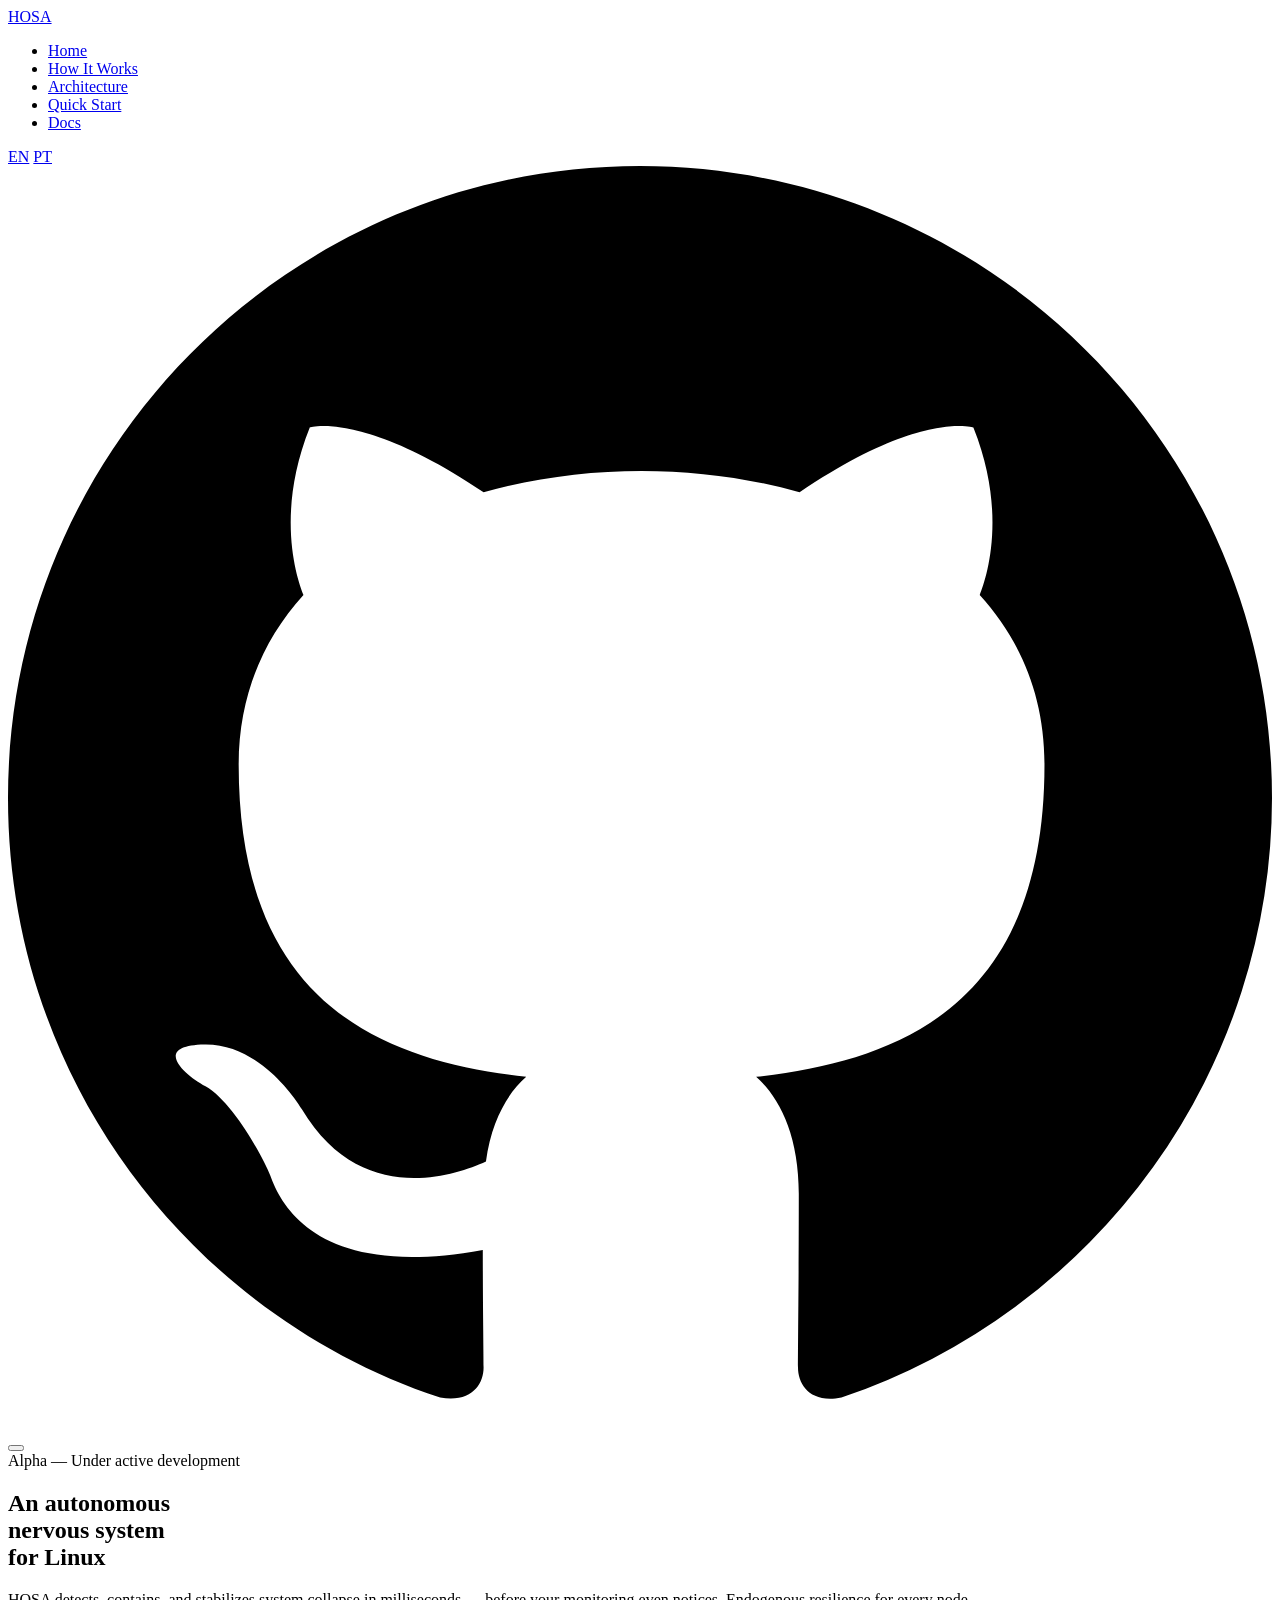
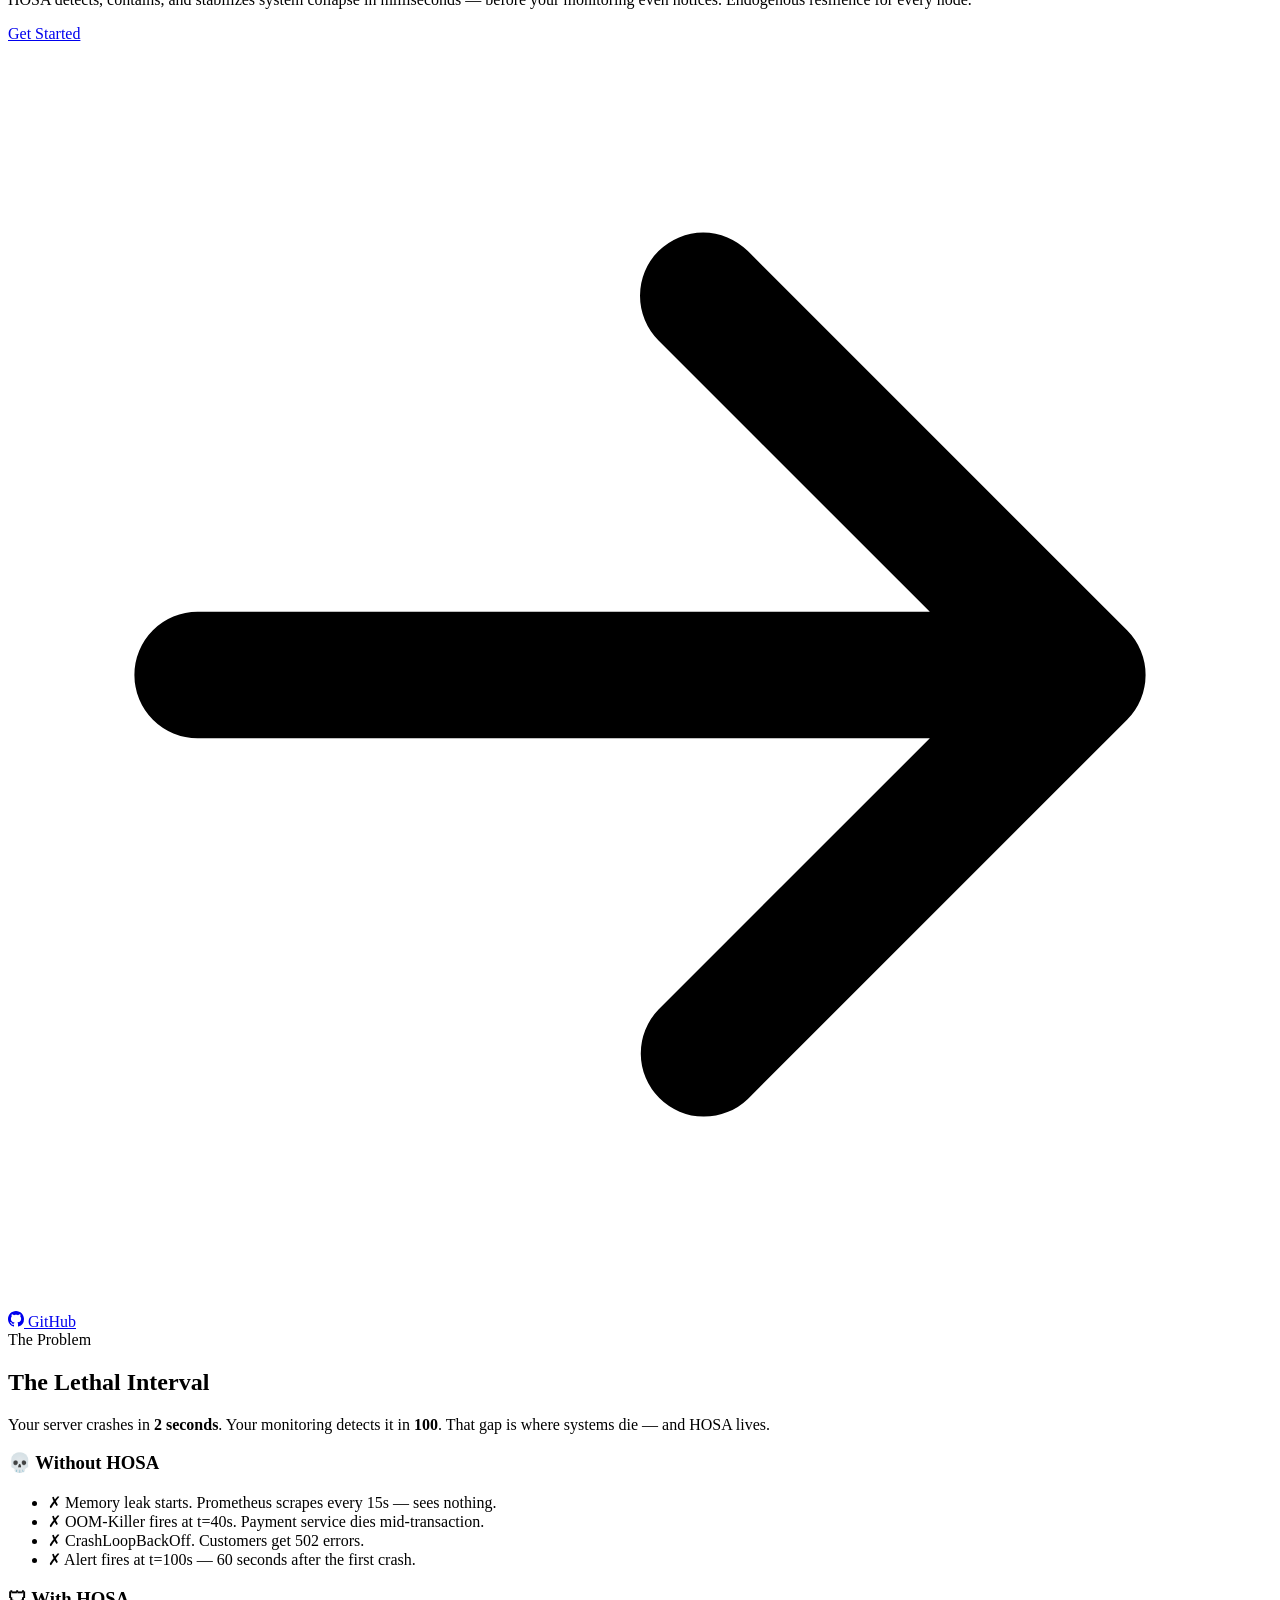
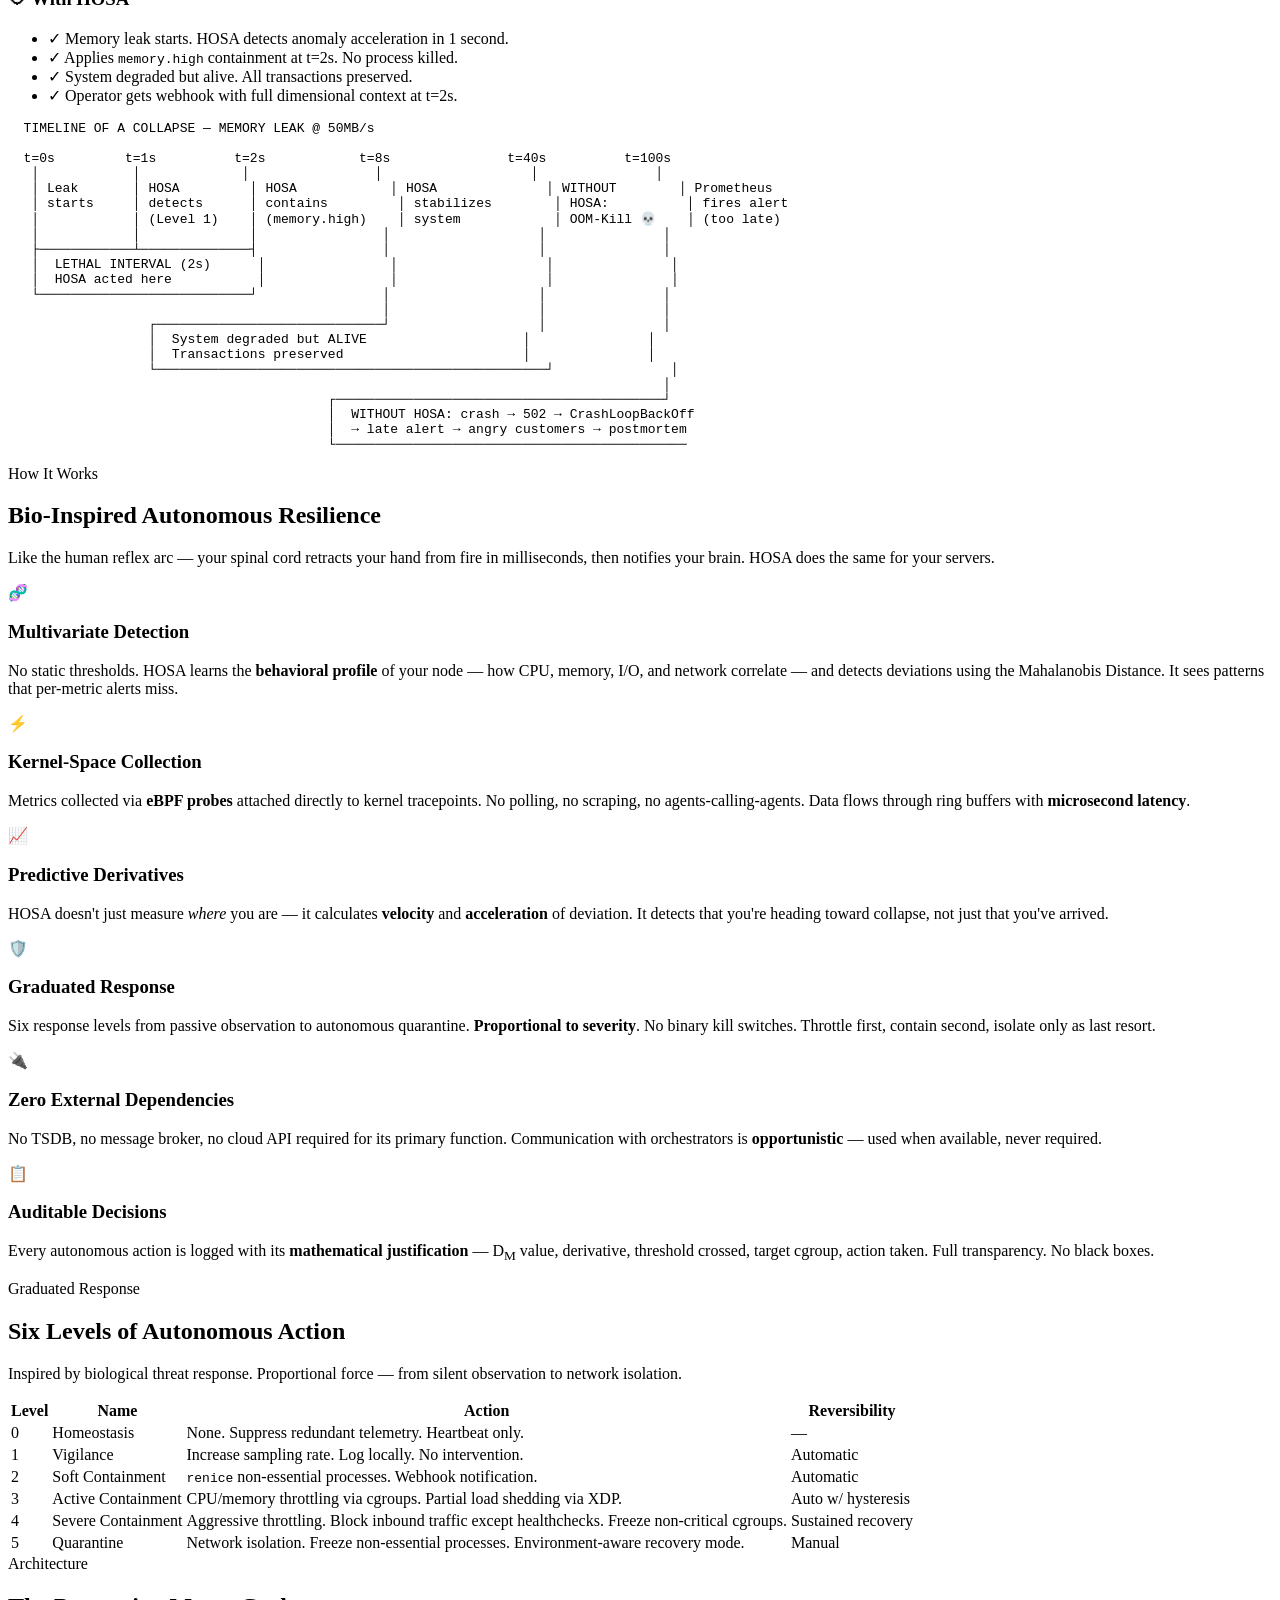
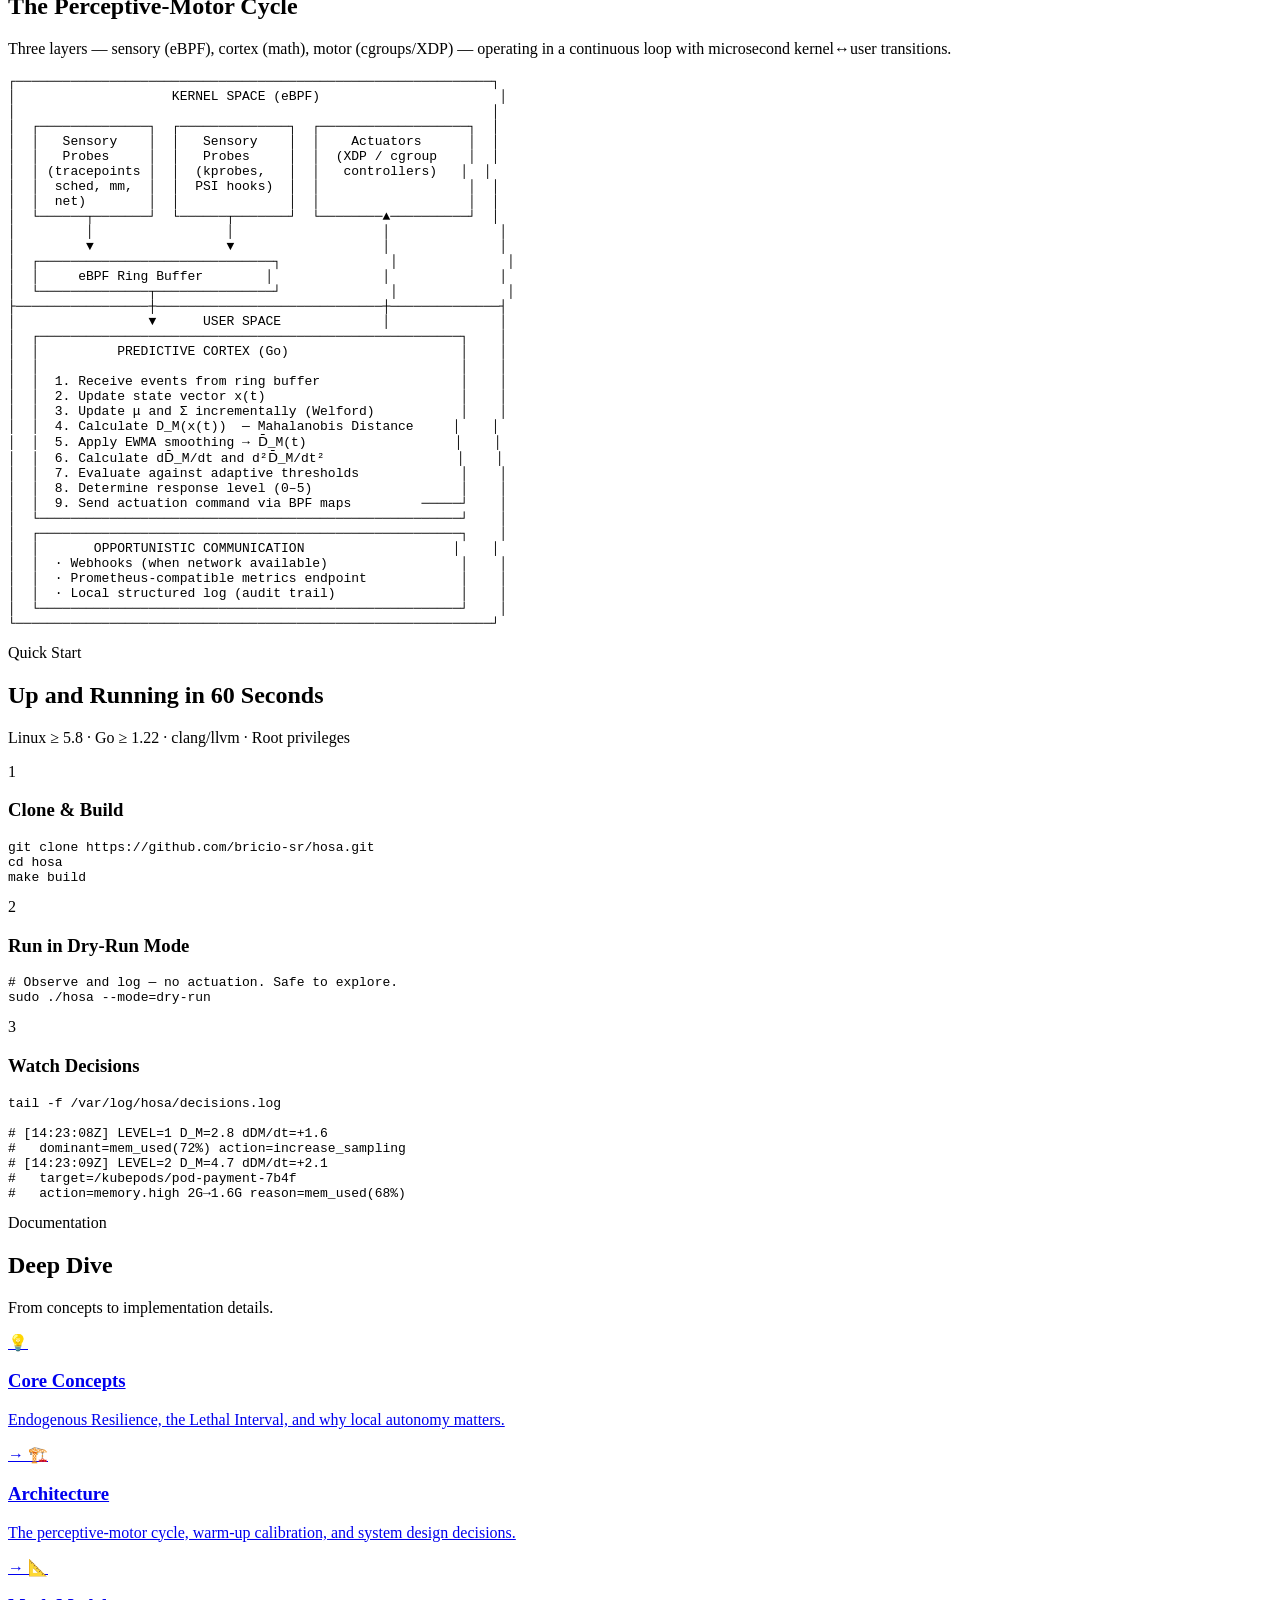
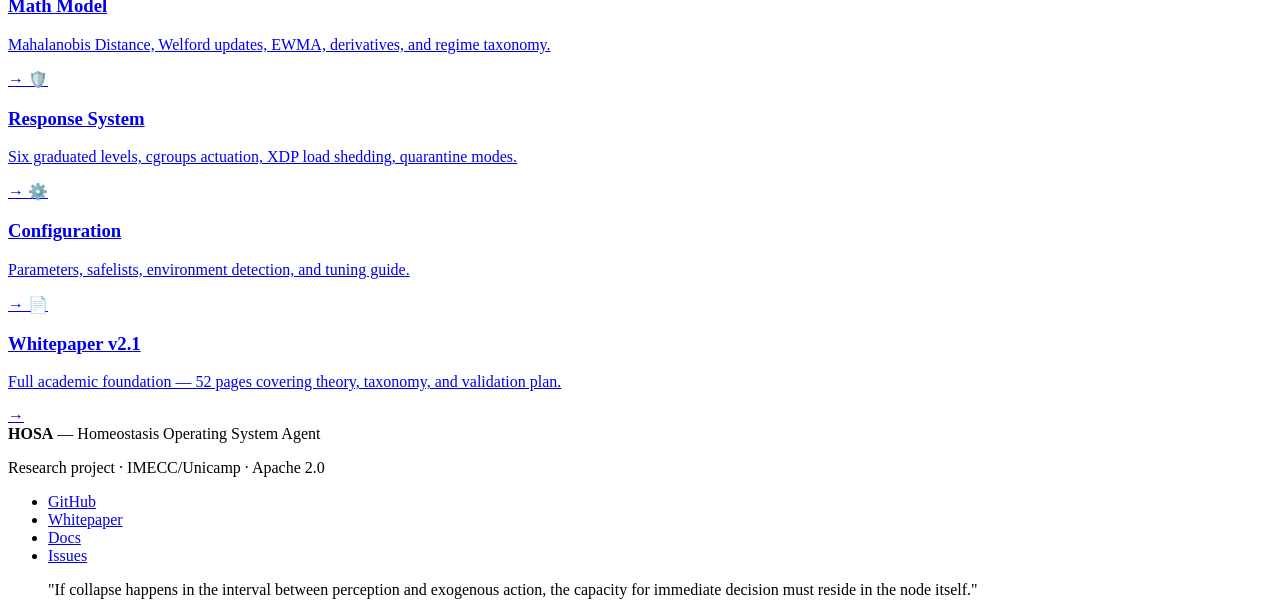
==== docs-site/index.html @ 23bd3ed9 "feat(docs-site): Implementation of Docs Site" ====
<!DOCTYPE html>
<html lang="en">
<head>
  <meta charset="UTF-8" />
  <meta name="viewport" content="width=device-width, initial-scale=1.0" />
  <title>HOSA — Homeostasis Operating System Agent</title>
  <meta name="description" content="An autonomous nervous system for Linux. Detects, contains, and stabilizes system collapse in milliseconds — before your monitoring even notices." />
  <meta name="keywords" content="HOSA, eBPF, Linux, SRE, anomaly detection, Mahalanobis, autonomous, resilience, edge computing" />

  <!-- Open Graph -->
  <meta property="og:title" content="HOSA — Homeostasis Operating System Agent" />
  <meta property="og:description" content="An autonomous nervous system for Linux. Detects and contains collapse in milliseconds." />
  <meta property="og:type" content="website" />
  <meta property="og:url" content="https://bricio-sr.github.io/hosa/" />

  <!-- Fonts -->
  <link rel="preconnect" href="https://fonts.googleapis.com" />
  <link rel="preconnect" href="https://fonts.gstatic.com" crossorigin />
  <link href="https://fonts.googleapis.com/css2?family=Inter:wght@400;500;600;700;800&family=JetBrains+Mono:wght@400;500;700&display=swap" rel="stylesheet" />

  <!-- Styles -->
  <link rel="stylesheet" href="css/style.css" />
</head>
<body>

  <!-- ======================== NAVIGATION ======================== -->
  <nav class="nav" role="navigation" aria-label="Main navigation">
    <div class="container">
      <a href="/" class="nav-brand">
        <span class="brand-dot"></span>
        HOSA
      </a>

      <ul class="nav-links" id="navLinks">
        <li class="active"><a href="/">Home</a></li>
        <li><a href="#how-it-works">How It Works</a></li>
        <li><a href="#architecture">Architecture</a></li>
        <li><a href="#quickstart">Quick Start</a></li>
        <li><a href="#docs">Docs</a></li>
      </ul>

      <div class="nav-right">
        <div class="lang-switch">
          <a href="/" class="active">EN</a>
          <a href="/pt/">PT</a>
        </div>
        <a href="https://github.com/bricio-sr/hosa" class="nav-github" aria-label="GitHub" target="_blank" rel="noopener">
          <svg viewBox="0 0 16 16" aria-hidden="true"><path d="M8 0C3.58 0 0 3.58 0 8c0 3.54 2.29 6.53 5.47 7.59.4.07.55-.17.55-.38 0-.19-.01-.82-.01-1.49-2.01.37-2.53-.49-2.69-.94-.09-.23-.48-.94-.82-1.13-.28-.15-.68-.52-.01-.53.63-.01 1.08.58 1.23.82.72 1.21 1.87.87 2.33.66.07-.52.28-.87.51-1.07-1.78-.2-3.64-.89-3.64-3.95 0-.87.31-1.59.82-2.15-.08-.2-.36-1.02.08-2.12 0 0 .67-.21 2.2.82.64-.18 1.32-.27 2-.27.68 0 1.36.09 2 .27 1.53-1.04 2.2-.82 2.2-.82.44 1.1.16 1.92.08 2.12.51.56.82 1.27.82 2.15 0 3.07-1.87 3.75-3.65 3.95.29.25.54.73.54 1.48 0 1.07-.01 1.93-.01 2.2 0 .21.15.46.55.38A8.013 8.013 0 0016 8c0-4.42-3.58-8-8-8z"/></svg>
        </a>
        <button class="nav-toggle" id="navToggle" aria-label="Toggle menu" aria-expanded="false">
          <span></span>
          <span></span>
          <span></span>
        </button>
      </div>
    </div>
  </nav>


  <!-- ======================== HERO ======================== -->
  <section class="hero">
    <div class="container">
      <div class="hero-badge">
        <span class="badge-dot"></span>
        Alpha — Under active development
      </div>

      <h1>
        An autonomous<br />
        <span class="accent-word">nervous system</span><br />
        for Linux
      </h1>

      <p class="hero-subtitle">
        HOSA detects, contains, and stabilizes system collapse in milliseconds
        — before your monitoring even notices.
        Endogenous resilience for every node.
      </p>

      <div class="hero-ctas">
        <a href="#quickstart" class="btn btn-primary">
          Get Started
          <svg viewBox="0 0 20 20"><path d="M10.293 3.293a1 1 0 011.414 0l6 6a1 1 0 010 1.414l-6 6a1 1 0 01-1.414-1.414L14.586 11H3a1 1 0 110-2h11.586l-4.293-4.293a1 1 0 010-1.414z"/></svg>
        </a>
        <a href="https://github.com/bricio-sr/hosa" class="btn btn-secondary" target="_blank" rel="noopener">
          <svg viewBox="0 0 16 16" style="width:16px;height:16px"><path fill="currentColor" d="M8 0C3.58 0 0 3.58 0 8c0 3.54 2.29 6.53 5.47 7.59.4.07.55-.17.55-.38 0-.19-.01-.82-.01-1.49-2.01.37-2.53-.49-2.69-.94-.09-.23-.48-.94-.82-1.13-.28-.15-.68-.52-.01-.53.63-.01 1.08.58 1.23.82.72 1.21 1.87.87 2.33.66.07-.52.28-.87.51-1.07-1.78-.2-3.64-.89-3.64-3.95 0-.87.31-1.59.82-2.15-.08-.2-.36-1.02.08-2.12 0 0 .67-.21 2.2.82.64-.18 1.32-.27 2-.27.68 0 1.36.09 2 .27 1.53-1.04 2.2-.82 2.2-.82.44 1.1.16 1.92.08 2.12.51.56.82 1.27.82 2.15 0 3.07-1.87 3.75-3.65 3.95.29.25.54.73.54 1.48 0 1.07-.01 1.93-.01 2.2 0 .21.15.46.55.38A8.013 8.013 0 0016 8c0-4.42-3.58-8-8-8z"/></svg>
          GitHub
        </a>
      </div>
    </div>
  </section>


  <!-- ======================== THE PROBLEM ======================== -->
  <section class="section section-alt" id="problem">
    <div class="container">
      <div class="section-header">
        <span class="section-label">The Problem</span>
        <h2 class="section-title">The Lethal Interval</h2>
        <p class="section-desc">
          Your server crashes in <strong>2 seconds</strong>.
          Your monitoring detects it in <strong>100</strong>.
          That gap is where systems die — and HOSA lives.
        </p>
      </div>

      <div class="comparison-grid">
        <div class="comparison-card without">
          <h3>
            <span class="icon">💀</span>
            Without HOSA
          </h3>
          <ul>
            <li>
              <span class="icon">✗</span>
              Memory leak starts. Prometheus scrapes every 15s — sees nothing.
            </li>
            <li>
              <span class="icon">✗</span>
              OOM-Killer fires at t=40s. Payment service dies mid-transaction.
            </li>
            <li>
              <span class="icon">✗</span>
              CrashLoopBackOff. Customers get 502 errors.
            </li>
            <li>
              <span class="icon">✗</span>
              Alert fires at t=100s — 60 seconds after the first crash.
            </li>
          </ul>
        </div>
        <div class="comparison-card with">
          <h3>
            <span class="icon">🛡</span>
            With HOSA
          </h3>
          <ul>
            <li>
              <span class="icon">✓</span>
              Memory leak starts. HOSA detects anomaly acceleration in 1 second.
            </li>
            <li>
              <span class="icon">✓</span>
              Applies <code>memory.high</code> containment at t=2s. No process killed.
            </li>
            <li>
              <span class="icon">✓</span>
              System degraded but alive. All transactions preserved.
            </li>
            <li>
              <span class="icon">✓</span>
              Operator gets webhook with full dimensional context at t=2s.
            </li>
          </ul>
        </div>
      </div>

      <div class="lethal-diagram">
        <pre>
<span class="hl-label">  TIMELINE OF A COLLAPSE — MEMORY LEAK @ 50MB/s</span>

  t=0s         t=1s          t=2s            t=8s               t=40s          t=100s
   │            │             │                │                   │               │
   │ Leak       │ <span class="hl-hosa">HOSA</span>         │ <span class="hl-hosa">HOSA</span>            │ <span class="hl-hosa">HOSA</span>              │ <span class="hl-dead">WITHOUT</span>        │ <span class="hl-prom">Prometheus</span>
   │ starts     │ <span class="hl-hosa">detects</span>      │ <span class="hl-hosa">contains</span>         │ <span class="hl-hosa">stabilizes</span>        │ <span class="hl-dead">HOSA:</span>          │ <span class="hl-prom">fires alert</span>
   │            │ <span class="hl-hosa">(Level 1)</span>    │ <span class="hl-hosa">(memory.high)</span>    │ <span class="hl-hosa">system</span>            │ <span class="hl-dead">OOM-Kill 💀</span>    │ <span class="hl-prom">(too late)</span>
   │            │              │                │                   │               │
   ├────────────┴──────────────┤                │                   │               │
   │  <span class="hl-hosa">LETHAL INTERVAL (2s)</span>      │                │                   │               │
   │  <span class="hl-hosa">HOSA acted here</span>           │                │                   │               │
   └───────────────────────────┘                │                   │               │
                                                │                   │               │
                  ┌─────────────────────────────┘                   │               │
                  │  <span class="hl-hosa">System degraded but ALIVE</span>                    │               │
                  │  <span class="hl-hosa">Transactions preserved</span>                       │               │
                  └──────────────────────────────────────────────────┘               │
                                                                                    │
                                         ┌──────────────────────────────────────────┘
                                         │  <span class="hl-dead">WITHOUT HOSA: crash → 502 → CrashLoopBackOff</span>
                                         │  <span class="hl-dead">→ late alert → angry customers → postmortem</span>
                                         └─────────────────────────────────────────────</pre>
      </div>
    </div>
  </section>


  <!-- ======================== HOW IT WORKS ======================== -->
  <section class="section" id="how-it-works">
    <div class="container">
      <div class="section-header">
        <span class="section-label">How It Works</span>
        <h2 class="section-title">Bio-Inspired Autonomous Resilience</h2>
        <p class="section-desc">
          Like the human reflex arc — your spinal cord retracts your hand from fire
          in milliseconds, then notifies your brain. HOSA does the same for your servers.
        </p>
      </div>

      <div class="features-grid">
        <div class="feature-card">
          <span class="feature-icon">🧬</span>
          <h3>Multivariate Detection</h3>
          <p>
            No static thresholds. HOSA learns the <strong>behavioral profile</strong> of your node
            — how CPU, memory, I/O, and network correlate — and detects deviations using the
            Mahalanobis Distance. It sees patterns that per-metric alerts miss.
          </p>
        </div>

        <div class="feature-card">
          <span class="feature-icon">⚡</span>
          <h3>Kernel-Space Collection</h3>
          <p>
            Metrics collected via <strong>eBPF probes</strong> attached directly to kernel tracepoints.
            No polling, no scraping, no agents-calling-agents.
            Data flows through ring buffers with <strong>microsecond latency</strong>.
          </p>
        </div>

        <div class="feature-card">
          <span class="feature-icon">📈</span>
          <h3>Predictive Derivatives</h3>
          <p>
            HOSA doesn't just measure <em>where</em> you are — it calculates
            <strong>velocity</strong> and <strong>acceleration</strong> of deviation.
            It detects that you're heading toward collapse, not just that you've arrived.
          </p>
        </div>

        <div class="feature-card">
          <span class="feature-icon">🛡️</span>
          <h3>Graduated Response</h3>
          <p>
            Six response levels from passive observation to autonomous quarantine.
            <strong>Proportional to severity</strong>. No binary kill switches.
            Throttle first, contain second, isolate only as last resort.
          </p>
        </div>

        <div class="feature-card">
          <span class="feature-icon">🔌</span>
          <h3>Zero External Dependencies</h3>
          <p>
            No TSDB, no message broker, no cloud API required for its primary function.
            Communication with orchestrators is <strong>opportunistic</strong>
            — used when available, never required.
          </p>
        </div>

        <div class="feature-card">
          <span class="feature-icon">📋</span>
          <h3>Auditable Decisions</h3>
          <p>
            Every autonomous action is logged with its <strong>mathematical justification</strong>
            — D<sub>M</sub> value, derivative, threshold crossed, target cgroup, action taken.
            Full transparency. No black boxes.
          </p>
        </div>
      </div>
    </div>
  </section>


  <!-- ======================== RESPONSE LEVELS ======================== -->
  <section class="section section-alt" id="response-levels">
    <div class="container">
      <div class="section-header">
        <span class="section-label">Graduated Response</span>
        <h2 class="section-title">Six Levels of Autonomous Action</h2>
        <p class="section-desc">
          Inspired by biological threat response.
          Proportional force — from silent observation to network isolation.
        </p>
      </div>

      <div class="levels-table-wrap">
        <table class="levels-table">
          <thead>
            <tr>
              <th>Level</th>
              <th>Name</th>
              <th>Action</th>
              <th>Reversibility</th>
            </tr>
          </thead>
          <tbody>
            <tr>
              <td><span class="level-badge level-0"><span class="dot"></span>0</span></td>
              <td>Homeostasis</td>
              <td>None. Suppress redundant telemetry. Heartbeat only.</td>
              <td>—</td>
            </tr>
            <tr>
              <td><span class="level-badge level-1"><span class="dot"></span>1</span></td>
              <td>Vigilance</td>
              <td>Increase sampling rate. Log locally. No intervention.</td>
              <td>Automatic</td>
            </tr>
            <tr>
              <td><span class="level-badge level-2"><span class="dot"></span>2</span></td>
              <td>Soft Containment</td>
              <td><code>renice</code> non-essential processes. Webhook notification.</td>
              <td>Automatic</td>
            </tr>
            <tr>
              <td><span class="level-badge level-3"><span class="dot"></span>3</span></td>
              <td>Active Containment</td>
              <td>CPU/memory throttling via cgroups. Partial load shedding via XDP.</td>
              <td>Auto w/ hysteresis</td>
            </tr>
            <tr>
              <td><span class="level-badge level-4"><span class="dot"></span>4</span></td>
              <td>Severe Containment</td>
              <td>Aggressive throttling. Block inbound traffic except healthchecks. Freeze non-critical cgroups.</td>
              <td>Sustained recovery</td>
            </tr>
            <tr>
              <td><span class="level-badge level-5"><span class="dot"></span>5</span></td>
              <td>Quarantine</td>
              <td>Network isolation. Freeze non-essential processes. Environment-aware recovery mode.</td>
              <td>Manual</td>
            </tr>
          </tbody>
        </table>
      </div>
    </div>
  </section>


  <!-- ======================== ARCHITECTURE ======================== -->
  <section class="section" id="architecture">
    <div class="container">
      <div class="section-header">
        <span class="section-label">Architecture</span>
        <h2 class="section-title">The Perceptive-Motor Cycle</h2>
        <p class="section-desc">
          Three layers — sensory (eBPF), cortex (math), motor (cgroups/XDP)
          — operating in a continuous loop with microsecond kernel↔user transitions.
        </p>
      </div>

      <div class="arch-diagram">
        <pre>
<span class="hl-label">┌─────────────────────────────────────────────────────────────┐</span>
<span class="hl-label">│                    KERNEL SPACE (eBPF)                       │</span>
│                                                             │
│  ┌──────────────┐  ┌──────────────┐  ┌───────────────────┐  │
│  │   <span class="hl-hosa">Sensory</span>    │  │   <span class="hl-hosa">Sensory</span>    │  │    <span class="hl-prom">Actuators</span>      │  │
│  │   <span class="hl-hosa">Probes</span>     │  │   <span class="hl-hosa">Probes</span>     │  │  <span class="hl-prom">(XDP / cgroup</span>    │  │
│  │ (tracepoints │  │  (kprobes,   │  │   <span class="hl-prom">controllers)</span>   │  │
│  │  sched, mm,  │  │  PSI hooks)  │  │                   │  │
│  │  net)        │  │              │  │                   │  │
│  └──────┬───────┘  └──────┬───────┘  └────────▲──────────┘  │
│         │                 │                   │              │
│         ▼                 ▼                   │              │
│  ┌──────────────────────────────┐              │              │
│  │     eBPF Ring Buffer        │              │              │
│  └──────────────┬───────────────┘              │              │
├─────────────────┼─────────────────────────────┼──────────────┤
│                 ▼      <span class="hl-label">USER SPACE</span>             │              │
│  ┌──────────────────────────────────────────────────────┐    │
│  │          <span class="hl-hosa">PREDICTIVE CORTEX (Go)</span>                      │    │
│  │                                                      │    │
│  │  1. Receive events from ring buffer                  │    │
│  │  2. Update state vector x(t)                         │    │
│  │  3. Update μ and Σ incrementally (Welford)           │    │
│  │  4. Calculate D_M(x(t))  — Mahalanobis Distance     │    │
│  │  5. Apply EWMA smoothing → D̄_M(t)                   │    │
│  │  6. Calculate dD̄_M/dt and d²D̄_M/dt²                 │    │
│  │  7. Evaluate against adaptive thresholds             │    │
│  │  8. Determine response level (0–5)                   │    │
│  │  9. Send actuation command via BPF maps         ─────┘    │
│  └──────────────────────────────────────────────────────┘    │
│  ┌──────────────────────────────────────────────────────┐    │
│  │       <span class="hl-label">OPPORTUNISTIC COMMUNICATION</span>                   │    │
│  │  · Webhooks (when network available)                 │    │
│  │  · Prometheus-compatible metrics endpoint            │    │
│  │  · Local structured log (audit trail)                │    │
│  └──────────────────────────────────────────────────────┘    │
└─────────────────────────────────────────────────────────────┘</pre>
      </div>
    </div>
  </section>


  <!-- ======================== QUICK START ======================== -->
  <section class="section section-alt" id="quickstart">
    <div class="container">
      <div class="section-header">
        <span class="section-label">Quick Start</span>
        <h2 class="section-title">Up and Running in 60 Seconds</h2>
        <p class="section-desc">
          Linux ≥ 5.8 · Go ≥ 1.22 · clang/llvm · Root privileges
        </p>
      </div>

      <div class="quickstart-steps">
        <div class="quickstart-step">
          <div class="step-header">
            <span class="step-number">1</span>
            <h3>Clone & Build</h3>
          </div>
          <div class="code-block">
            <pre><span class="command">git clone</span> https://github.com/bricio-sr/hosa.git
<span class="command">cd</span> hosa
<span class="command">make</span> build</pre>
          </div>
        </div>

        <div class="quickstart-step">
          <div class="step-header">
            <span class="step-number">2</span>
            <h3>Run in Dry-Run Mode</h3>
          </div>
          <div class="code-block">
            <pre><span class="comment"># Observe and log — no actuation. Safe to explore.</span>
<span class="command">sudo</span> ./hosa --mode=dry-run</pre>
          </div>
        </div>

        <div class="quickstart-step">
          <div class="step-header">
            <span class="step-number">3</span>
            <h3>Watch Decisions</h3>
          </div>
          <div class="code-block">
            <pre><span class="command">tail</span> -f /var/log/hosa/decisions.log

<span class="comment"># [14:23:08Z] LEVEL=1 D_M=2.8 dDM/dt=+1.6</span>
<span class="comment">#   dominant=mem_used(72%) action=increase_sampling</span>
<span class="comment"># [14:23:09Z] LEVEL=2 D_M=4.7 dDM/dt=+2.1</span>
<span class="comment">#   target=/kubepods/pod-payment-7b4f</span>
<span class="comment">#   action=memory.high 2G→1.6G reason=mem_used(68%)</span></pre>
          </div>
        </div>
      </div>
    </div>
  </section>


  <!-- ======================== DOCUMENTATION ======================== -->
  <section class="section" id="docs">
    <div class="container">
      <div class="section-header">
        <span class="section-label">Documentation</span>
        <h2 class="section-title">Deep Dive</h2>
        <p class="section-desc">
          From concepts to implementation details.
        </p>
      </div>

      <div class="docs-grid">
        <a href="docs/concepts.html" class="doc-card">
          <span class="doc-card-icon">💡</span>
          <div>
            <h3>Core Concepts</h3>
            <p>Endogenous Resilience, the Lethal Interval, and why local autonomy matters.</p>
          </div>
          <span class="arrow">→</span>
        </a>

        <a href="docs/architecture.html" class="doc-card">
          <span class="doc-card-icon">🏗️</span>
          <div>
            <h3>Architecture</h3>
            <p>The perceptive-motor cycle, warm-up calibration, and system design decisions.</p>
          </div>
          <span class="arrow">→</span>
        </a>

        <a href="docs/math-model.html" class="doc-card">
          <span class="doc-card-icon">📐</span>
          <div>
            <h3>Math Model</h3>
            <p>Mahalanobis Distance, Welford updates, EWMA, derivatives, and regime taxonomy.</p>
          </div>
          <span class="arrow">→</span>
        </a>

        <a href="docs/response-system.html" class="doc-card">
          <span class="doc-card-icon">🛡️</span>
          <div>
            <h3>Response System</h3>
            <p>Six graduated levels, cgroups actuation, XDP load shedding, quarantine modes.</p>
          </div>
          <span class="arrow">→</span>
        </a>

        <a href="docs/configuration.html" class="doc-card">
          <span class="doc-card-icon">⚙️</span>
          <div>
            <h3>Configuration</h3>
            <p>Parameters, safelists, environment detection, and tuning guide.</p>
          </div>
          <span class="arrow">→</span>
        </a>

        <a href="docs/whitepaper.pdf" class="doc-card">
          <span class="doc-card-icon">📄</span>
          <div>
            <h3>Whitepaper v2.1</h3>
            <p>Full academic foundation — 52 pages covering theory, taxonomy, and validation plan.</p>
          </div>
          <span class="arrow">→</span>
        </a>
      </div>
    </div>
  </section>


  <!-- ======================== FOOTER ======================== -->
  <footer class="footer">
    <div class="container">
      <div class="footer-content">
        <div class="footer-left">
          <strong>HOSA</strong> — Homeostasis Operating System Agent
          <p>Research project · IMECC/Unicamp · Apache 2.0</p>
        </div>
        <ul class="footer-links">
          <li><a href="https://github.com/bricio-sr/hosa" target="_blank" rel="noopener">GitHub</a></li>
          <li><a href="docs/whitepaper.pdf">Whitepaper</a></li>
          <li><a href="#docs">Docs</a></li>
          <li><a href="https://github.com/bricio-sr/hosa/issues" target="_blank" rel="noopener">Issues</a></li>
        </ul>
      </div>

      <div class="footer-quote">
        <blockquote>
          "If collapse happens in the interval between perception and exogenous action,
          the capacity for immediate decision must reside in the node itself."
        </blockquote>
      </div>
    </div>
  </footer>


  <!-- Minimal JS — mobile menu only -->
  <script>
    document.getElementById('navToggle').addEventListener('click', function () {
      const nav = document.getElementById('navLinks');
      const expanded = this.getAttribute('aria-expanded') === 'true';
      nav.classList.toggle('open');
      this.setAttribute('aria-expanded', !expanded);
    });
  </script>

</body>
</html>
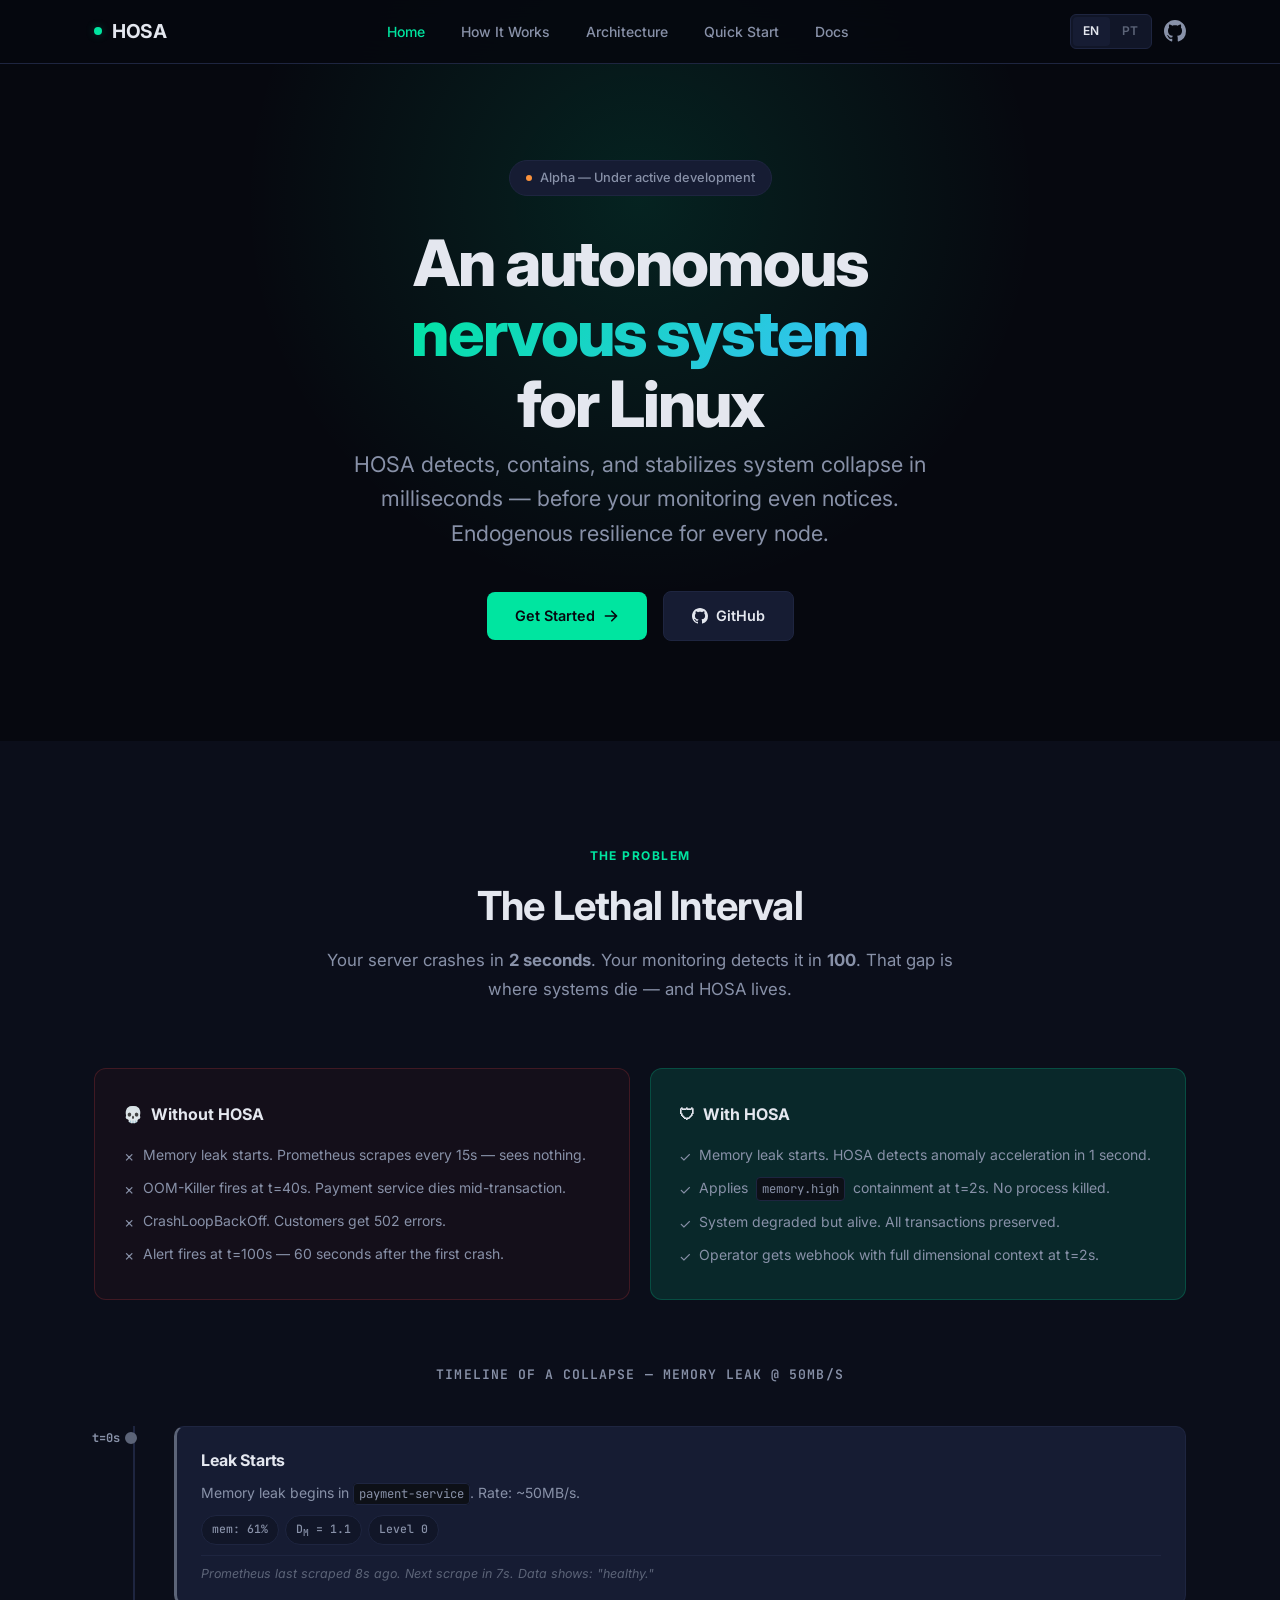
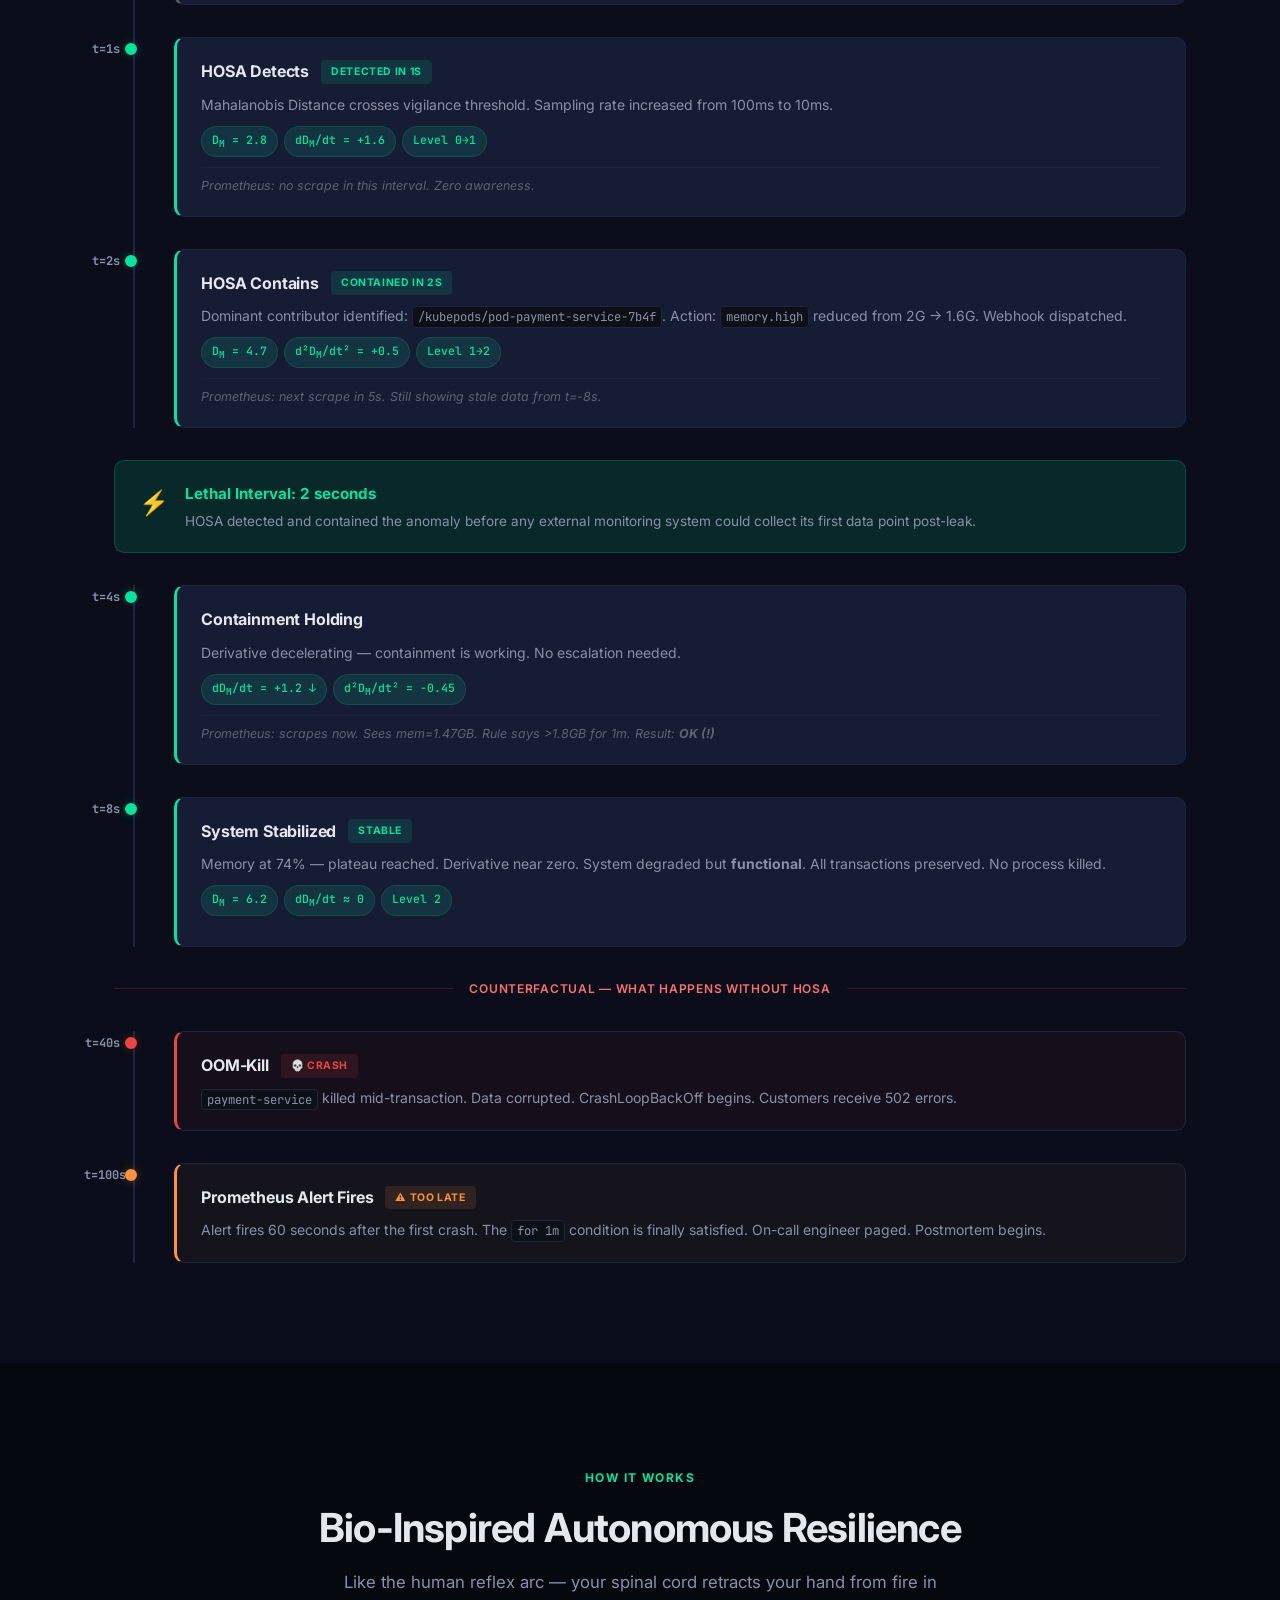
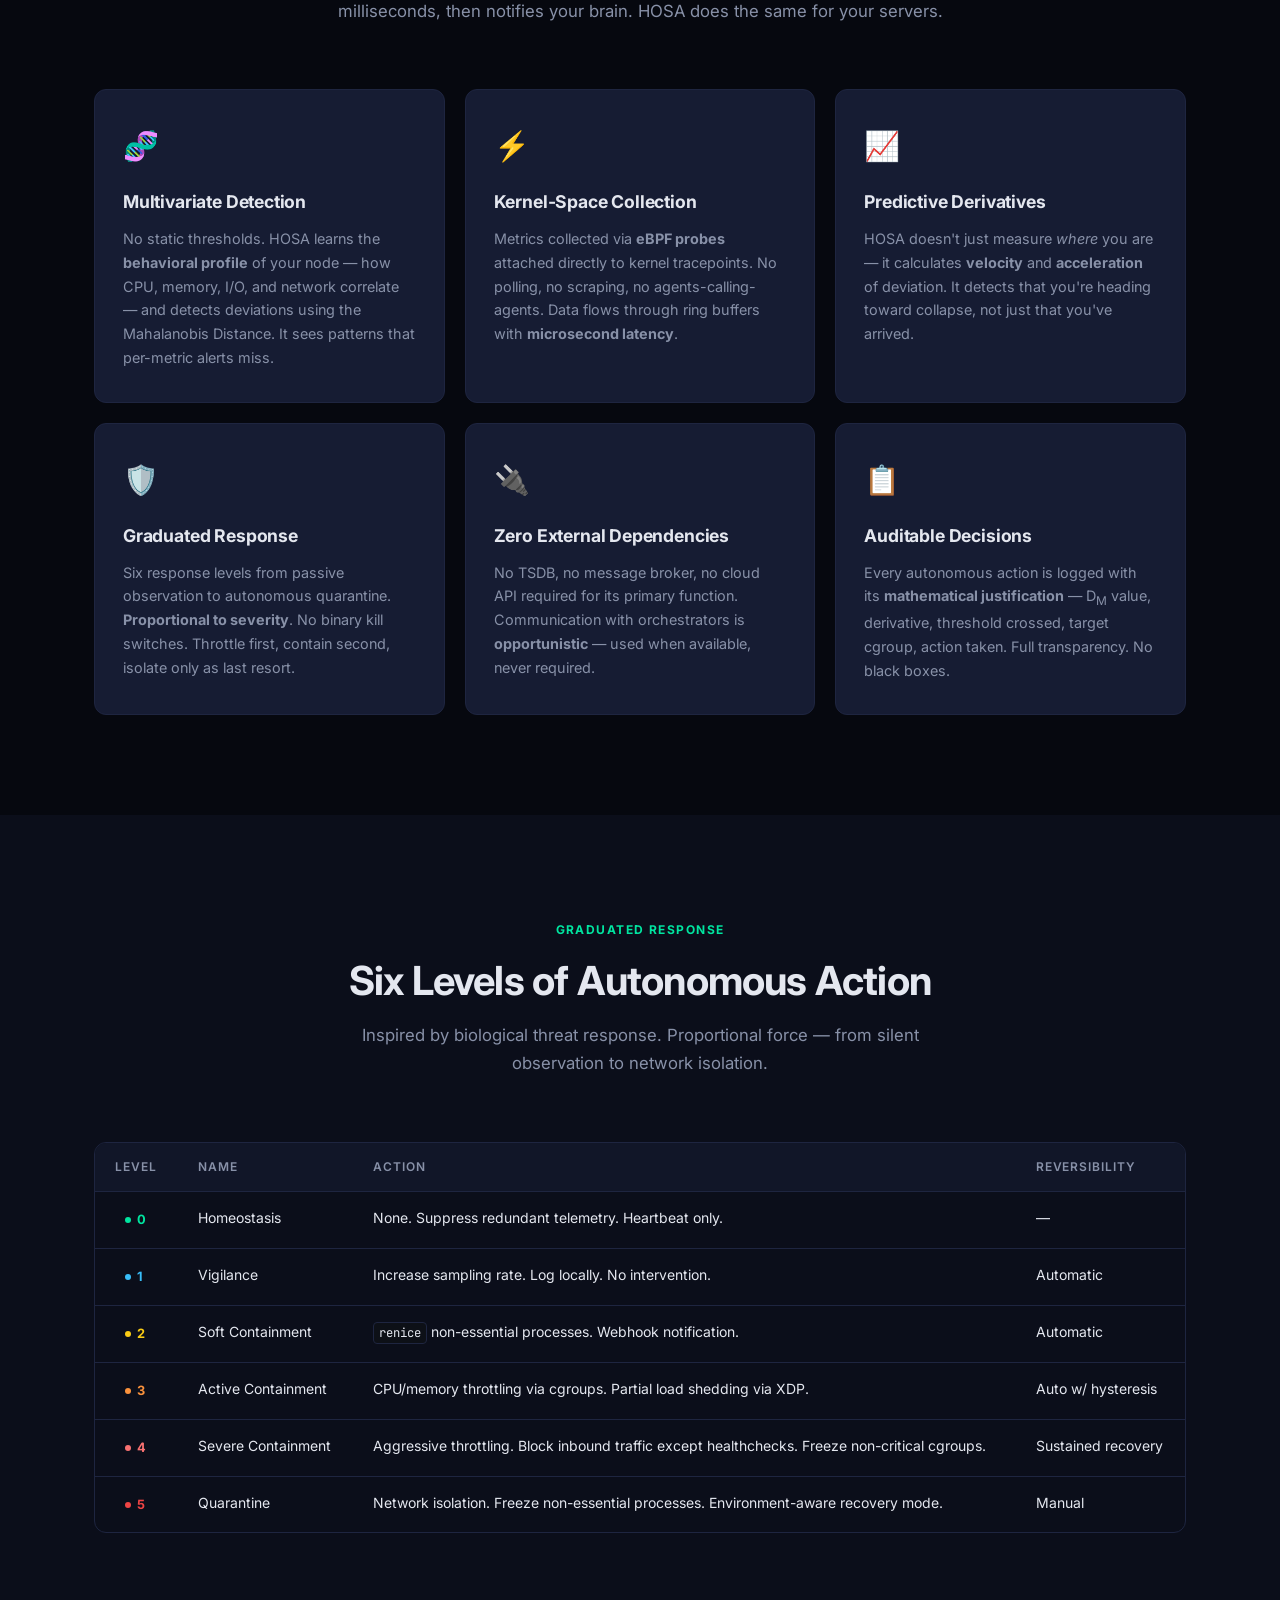
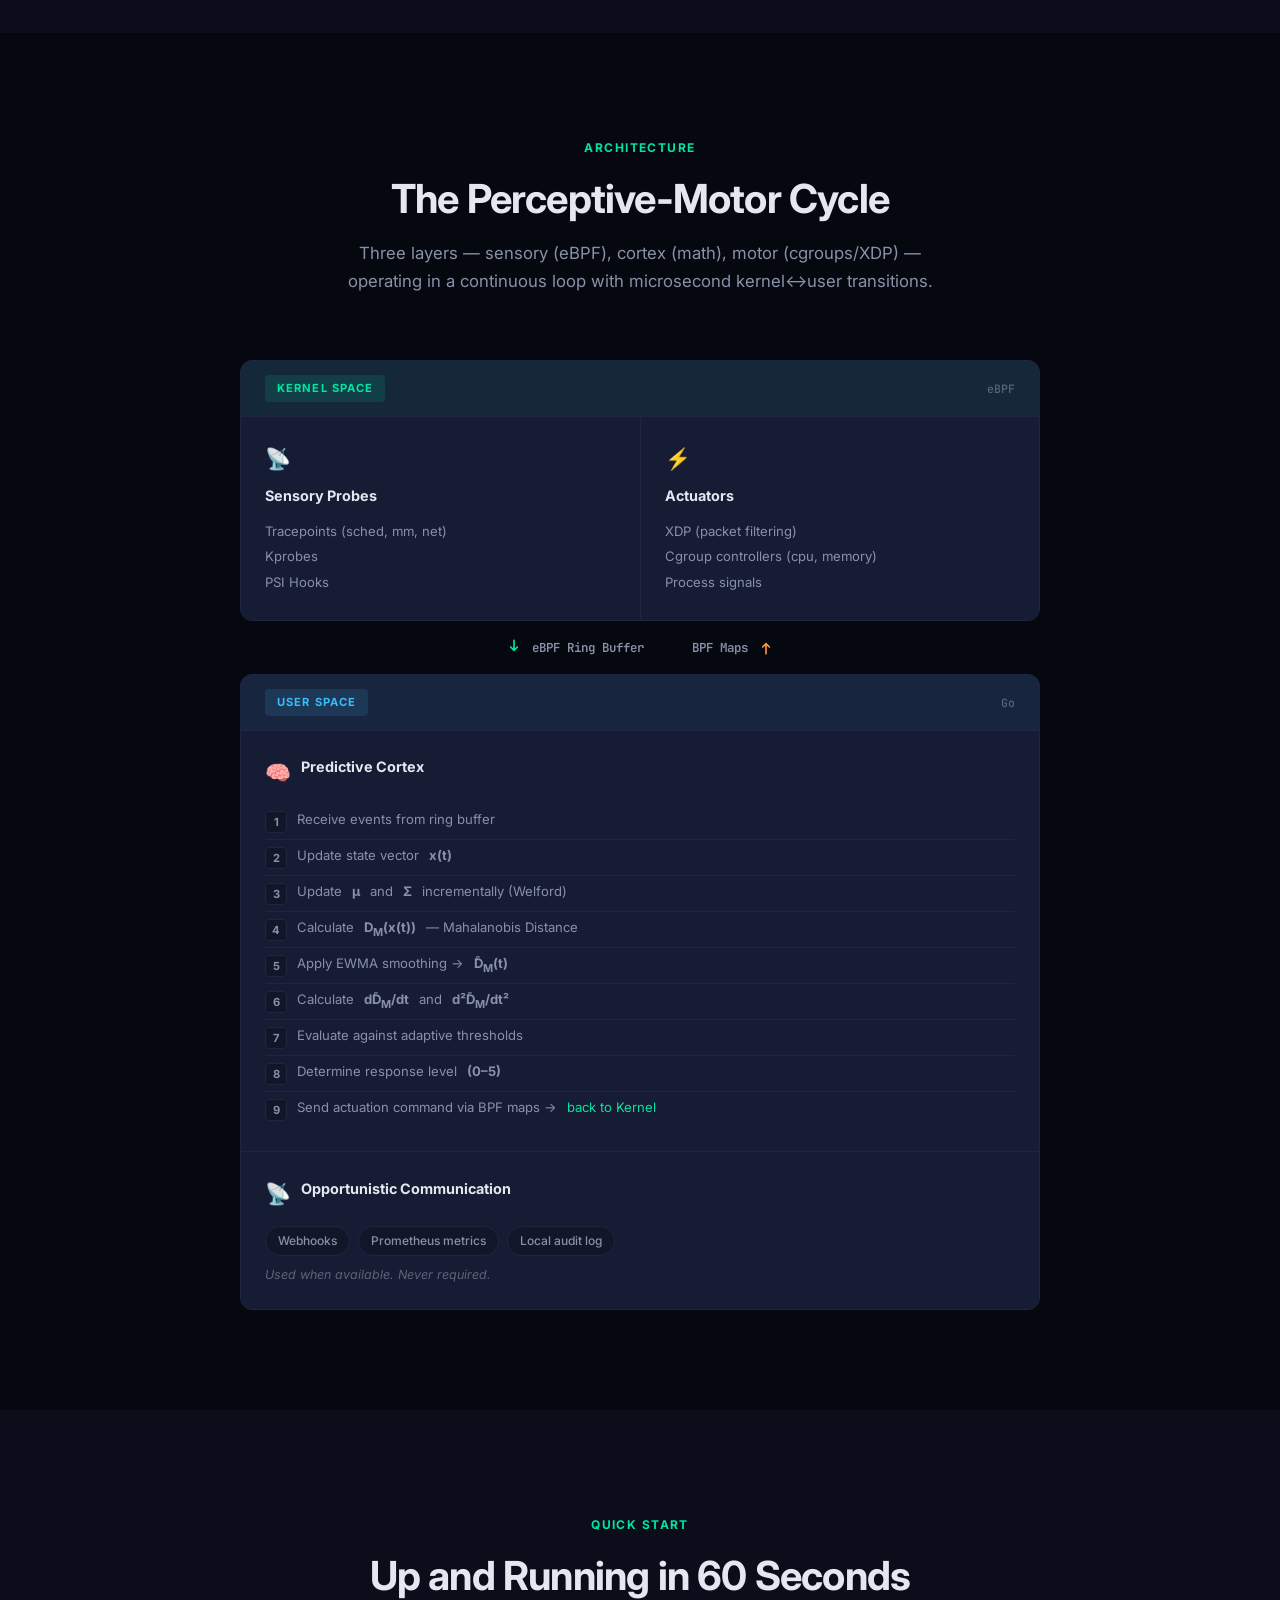
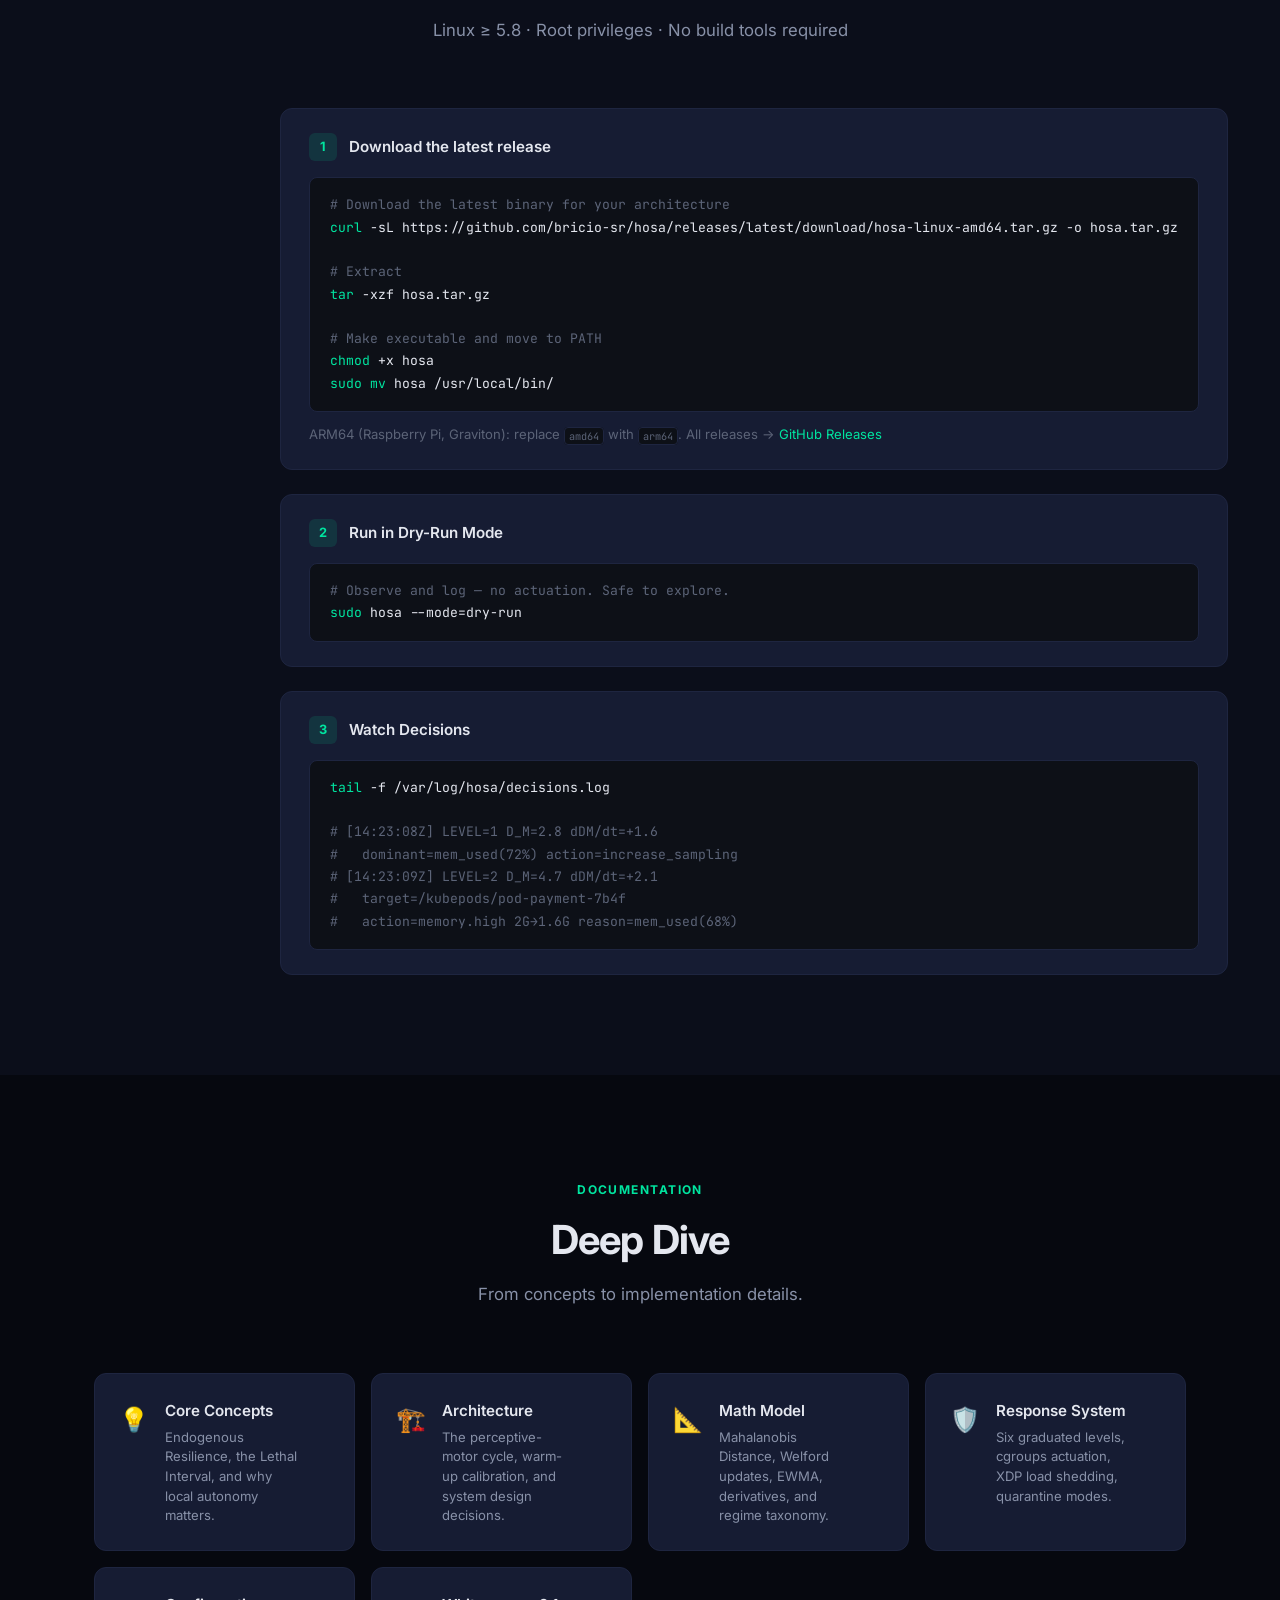
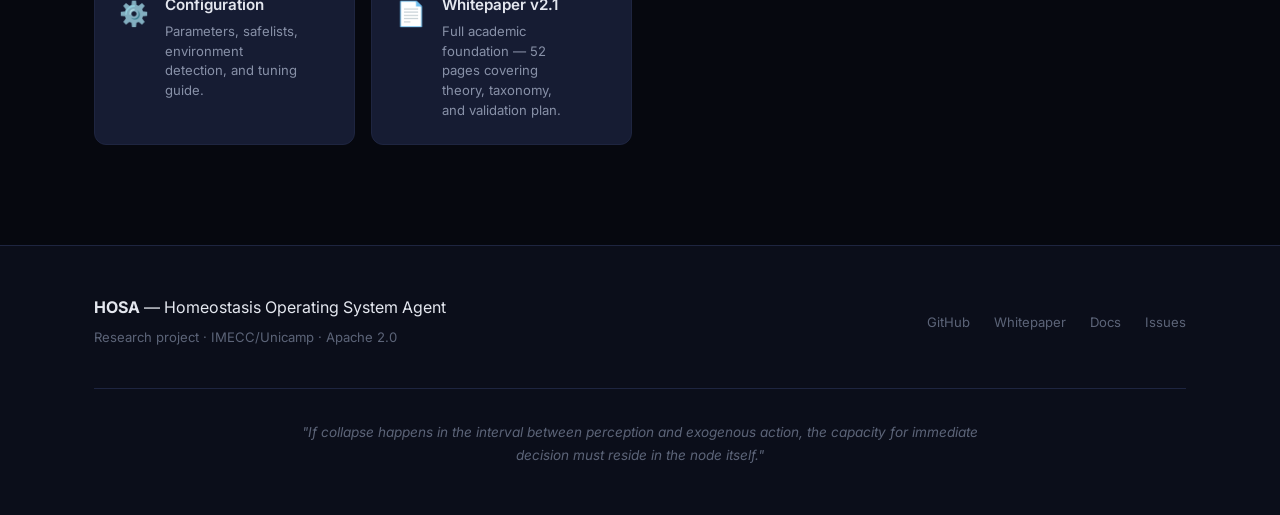
==== commit b556e270: "feat(docs-site): Remodeling workflows to cards" ====
--- a/docs-site/index.html
+++ b/docs-site/index.html
@@ -6,19 +6,13 @@
   <title>HOSA — Homeostasis Operating System Agent</title>
   <meta name="description" content="An autonomous nervous system for Linux. Detects, contains, and stabilizes system collapse in milliseconds — before your monitoring even notices." />
   <meta name="keywords" content="HOSA, eBPF, Linux, SRE, anomaly detection, Mahalanobis, autonomous, resilience, edge computing" />
-
-  <!-- Open Graph -->
   <meta property="og:title" content="HOSA — Homeostasis Operating System Agent" />
   <meta property="og:description" content="An autonomous nervous system for Linux. Detects and contains collapse in milliseconds." />
   <meta property="og:type" content="website" />
   <meta property="og:url" content="https://bricio-sr.github.io/hosa/" />
-
-  <!-- Fonts -->
   <link rel="preconnect" href="https://fonts.googleapis.com" />
   <link rel="preconnect" href="https://fonts.gstatic.com" crossorigin />
   <link href="https://fonts.googleapis.com/css2?family=Inter:wght@400;500;600;700;800&family=JetBrains+Mono:wght@400;500;700&display=swap" rel="stylesheet" />
-
-  <!-- Styles -->
   <link rel="stylesheet" href="css/style.css" />
 </head>
 <body>
@@ -30,7 +24,6 @@
         <span class="brand-dot"></span>
         HOSA
       </a>
-
       <ul class="nav-links" id="navLinks">
         <li class="active"><a href="/">Home</a></li>
         <li><a href="#how-it-works">How It Works</a></li>
@@ -38,24 +31,20 @@
         <li><a href="#quickstart">Quick Start</a></li>
         <li><a href="#docs">Docs</a></li>
       </ul>
-
       <div class="nav-right">
         <div class="lang-switch">
           <a href="/" class="active">EN</a>
-          <a href="/pt/">PT</a>
+          <a href="/pt_br/">PT</a>
         </div>
         <a href="https://github.com/bricio-sr/hosa" class="nav-github" aria-label="GitHub" target="_blank" rel="noopener">
           <svg viewBox="0 0 16 16" aria-hidden="true"><path d="M8 0C3.58 0 0 3.58 0 8c0 3.54 2.29 6.53 5.47 7.59.4.07.55-.17.55-.38 0-.19-.01-.82-.01-1.49-2.01.37-2.53-.49-2.69-.94-.09-.23-.48-.94-.82-1.13-.28-.15-.68-.52-.01-.53.63-.01 1.08.58 1.23.82.72 1.21 1.87.87 2.33.66.07-.52.28-.87.51-1.07-1.78-.2-3.64-.89-3.64-3.95 0-.87.31-1.59.82-2.15-.08-.2-.36-1.02.08-2.12 0 0 .67-.21 2.2.82.64-.18 1.32-.27 2-.27.68 0 1.36.09 2 .27 1.53-1.04 2.2-.82 2.2-.82.44 1.1.16 1.92.08 2.12.51.56.82 1.27.82 2.15 0 3.07-1.87 3.75-3.65 3.95.29.25.54.73.54 1.48 0 1.07-.01 1.93-.01 2.2 0 .21.15.46.55.38A8.013 8.013 0 0016 8c0-4.42-3.58-8-8-8z"/></svg>
         </a>
         <button class="nav-toggle" id="navToggle" aria-label="Toggle menu" aria-expanded="false">
-          <span></span>
-          <span></span>
-          <span></span>
+          <span></span><span></span><span></span>
         </button>
       </div>
     </div>
   </nav>
-
 
   <!-- ======================== HERO ======================== -->
   <section class="hero">
@@ -64,19 +53,16 @@
         <span class="badge-dot"></span>
         Alpha — Under active development
       </div>
-
       <h1>
         An autonomous<br />
         <span class="accent-word">nervous system</span><br />
         for Linux
       </h1>
-
       <p class="hero-subtitle">
         HOSA detects, contains, and stabilizes system collapse in milliseconds
         — before your monitoring even notices.
         Endogenous resilience for every node.
       </p>
-
       <div class="hero-ctas">
         <a href="#quickstart" class="btn btn-primary">
           Get Started
@@ -89,7 +75,6 @@
       </div>
     </div>
   </section>
-
 
   <!-- ======================== THE PROBLEM ======================== -->
   <section class="section section-alt" id="problem">
@@ -104,85 +89,172 @@
         </p>
       </div>
 
+      <!-- Comparison Cards -->
       <div class="comparison-grid">
         <div class="comparison-card without">
-          <h3>
-            <span class="icon">💀</span>
-            Without HOSA
-          </h3>
+          <h3><span class="icon">💀</span> Without HOSA</h3>
           <ul>
-            <li>
-              <span class="icon">✗</span>
-              Memory leak starts. Prometheus scrapes every 15s — sees nothing.
-            </li>
-            <li>
-              <span class="icon">✗</span>
-              OOM-Killer fires at t=40s. Payment service dies mid-transaction.
-            </li>
-            <li>
-              <span class="icon">✗</span>
-              CrashLoopBackOff. Customers get 502 errors.
-            </li>
-            <li>
-              <span class="icon">✗</span>
-              Alert fires at t=100s — 60 seconds after the first crash.
-            </li>
+            <li><span class="icon">✗</span> Memory leak starts. Prometheus scrapes every 15s — sees nothing.</li>
+            <li><span class="icon">✗</span> OOM-Killer fires at t=40s. Payment service dies mid-transaction.</li>
+            <li><span class="icon">✗</span> CrashLoopBackOff. Customers get 502 errors.</li>
+            <li><span class="icon">✗</span> Alert fires at t=100s — 60 seconds after the first crash.</li>
           </ul>
         </div>
         <div class="comparison-card with">
-          <h3>
-            <span class="icon">🛡</span>
-            With HOSA
-          </h3>
+          <h3><span class="icon">🛡</span> With HOSA</h3>
           <ul>
-            <li>
-              <span class="icon">✓</span>
-              Memory leak starts. HOSA detects anomaly acceleration in 1 second.
-            </li>
-            <li>
-              <span class="icon">✓</span>
-              Applies <code>memory.high</code> containment at t=2s. No process killed.
-            </li>
-            <li>
-              <span class="icon">✓</span>
-              System degraded but alive. All transactions preserved.
-            </li>
-            <li>
-              <span class="icon">✓</span>
-              Operator gets webhook with full dimensional context at t=2s.
-            </li>
+            <li><span class="icon">✓</span> Memory leak starts. HOSA detects anomaly acceleration in 1 second.</li>
+            <li><span class="icon">✓</span> Applies <code>memory.high</code> containment at t=2s. No process killed.</li>
+            <li><span class="icon">✓</span> System degraded but alive. All transactions preserved.</li>
+            <li><span class="icon">✓</span> Operator gets webhook with full dimensional context at t=2s.</li>
           </ul>
         </div>
       </div>
 
-      <div class="lethal-diagram">
-        <pre>
-<span class="hl-label">  TIMELINE OF A COLLAPSE — MEMORY LEAK @ 50MB/s</span>
-
-  t=0s         t=1s          t=2s            t=8s               t=40s          t=100s
-   │            │             │                │                   │               │
-   │ Leak       │ <span class="hl-hosa">HOSA</span>         │ <span class="hl-hosa">HOSA</span>            │ <span class="hl-hosa">HOSA</span>              │ <span class="hl-dead">WITHOUT</span>        │ <span class="hl-prom">Prometheus</span>
-   │ starts     │ <span class="hl-hosa">detects</span>      │ <span class="hl-hosa">contains</span>         │ <span class="hl-hosa">stabilizes</span>        │ <span class="hl-dead">HOSA:</span>          │ <span class="hl-prom">fires alert</span>
-   │            │ <span class="hl-hosa">(Level 1)</span>    │ <span class="hl-hosa">(memory.high)</span>    │ <span class="hl-hosa">system</span>            │ <span class="hl-dead">OOM-Kill 💀</span>    │ <span class="hl-prom">(too late)</span>
-   │            │              │                │                   │               │
-   ├────────────┴──────────────┤                │                   │               │
-   │  <span class="hl-hosa">LETHAL INTERVAL (2s)</span>      │                │                   │               │
-   │  <span class="hl-hosa">HOSA acted here</span>           │                │                   │               │
-   └───────────────────────────┘                │                   │               │
-                                                │                   │               │
-                  ┌─────────────────────────────┘                   │               │
-                  │  <span class="hl-hosa">System degraded but ALIVE</span>                    │               │
-                  │  <span class="hl-hosa">Transactions preserved</span>                       │               │
-                  └──────────────────────────────────────────────────┘               │
-                                                                                    │
-                                         ┌──────────────────────────────────────────┘
-                                         │  <span class="hl-dead">WITHOUT HOSA: crash → 502 → CrashLoopBackOff</span>
-                                         │  <span class="hl-dead">→ late alert → angry customers → postmortem</span>
-                                         └─────────────────────────────────────────────</pre>
-      </div>
+      <!-- Visual Timeline -->
+      <div class="timeline" aria-label="Timeline of a memory leak collapse at 50MB/s">
+        <h3 class="timeline-title">Timeline of a Collapse — Memory Leak @ 50MB/s</h3>
+
+        <!-- HOSA Response -->
+        <div class="timeline-track">
+          <div class="tl-event">
+            <div class="tl-marker neutral"></div>
+            <div class="tl-time">t=0s</div>
+            <div class="tl-card tl-neutral">
+              <div class="tl-card-head">
+                <h4>Leak Starts</h4>
+              </div>
+              <p>Memory leak begins in <code>payment-service</code>. Rate: ~50MB/s.</p>
+              <div class="tl-metrics">
+                <span class="tl-pill">mem: 61%</span>
+                <span class="tl-pill">D<sub>M</sub> = 1.1</span>
+                <span class="tl-pill">Level 0</span>
+              </div>
+              <p class="tl-aside">Prometheus last scraped 8s ago. Next scrape in 7s. Data shows: "healthy."</p>
+            </div>
+          </div>
+
+          <div class="tl-event">
+            <div class="tl-marker hosa"></div>
+            <div class="tl-time">t=1s</div>
+            <div class="tl-card tl-hosa">
+              <div class="tl-card-head">
+                <h4>HOSA Detects</h4>
+                <span class="tl-badge hosa-badge">DETECTED IN 1s</span>
+              </div>
+              <p>Mahalanobis Distance crosses vigilance threshold. Sampling rate increased from 100ms to 10ms.</p>
+              <div class="tl-metrics">
+                <span class="tl-pill accent-pill">D<sub>M</sub> = 2.8</span>
+                <span class="tl-pill accent-pill">dD<sub>M</sub>/dt = +1.6</span>
+                <span class="tl-pill accent-pill">Level 0→1</span>
+              </div>
+              <p class="tl-aside">Prometheus: no scrape in this interval. Zero awareness.</p>
+            </div>
+          </div>
+
+          <div class="tl-event">
+            <div class="tl-marker hosa"></div>
+            <div class="tl-time">t=2s</div>
+            <div class="tl-card tl-hosa">
+              <div class="tl-card-head">
+                <h4>HOSA Contains</h4>
+                <span class="tl-badge hosa-badge">CONTAINED IN 2s</span>
+              </div>
+              <p>Dominant contributor identified: <code>/kubepods/pod-payment-service-7b4f</code>.
+                 Action: <code>memory.high</code> reduced from 2G → 1.6G. Webhook dispatched.</p>
+              <div class="tl-metrics">
+                <span class="tl-pill accent-pill">D<sub>M</sub> = 4.7</span>
+                <span class="tl-pill accent-pill">d²D<sub>M</sub>/dt² = +0.5</span>
+                <span class="tl-pill accent-pill">Level 1→2</span>
+              </div>
+              <p class="tl-aside">Prometheus: next scrape in 5s. Still showing stale data from t=-8s.</p>
+            </div>
+          </div>
+        </div>
+
+        <!-- Lethal Interval Callout -->
+        <div class="tl-callout">
+          <div class="tl-callout-icon">⚡</div>
+          <div class="tl-callout-body">
+            <strong>Lethal Interval: 2 seconds</strong>
+            <p>HOSA detected and contained the anomaly before any external monitoring system could collect its first data point post-leak.</p>
+          </div>
+        </div>
+
+        <!-- Stabilization -->
+        <div class="timeline-track">
+          <div class="tl-event">
+            <div class="tl-marker hosa"></div>
+            <div class="tl-time">t=4s</div>
+            <div class="tl-card tl-hosa">
+              <div class="tl-card-head">
+                <h4>Containment Holding</h4>
+              </div>
+              <p>Derivative decelerating — containment is working. No escalation needed.</p>
+              <div class="tl-metrics">
+                <span class="tl-pill accent-pill">dD<sub>M</sub>/dt = +1.2 ↓</span>
+                <span class="tl-pill accent-pill">d²D<sub>M</sub>/dt² = −0.45</span>
+              </div>
+              <p class="tl-aside">Prometheus: scrapes now. Sees mem=1.47GB. Rule says &gt;1.8GB for 1m. Result: <strong>OK (!)</strong></p>
+            </div>
+          </div>
+
+          <div class="tl-event">
+            <div class="tl-marker hosa"></div>
+            <div class="tl-time">t=8s</div>
+            <div class="tl-card tl-hosa">
+              <div class="tl-card-head">
+                <h4>System Stabilized</h4>
+                <span class="tl-badge hosa-badge">STABLE</span>
+              </div>
+              <p>Memory at 74% — plateau reached. Derivative near zero.
+                 System degraded but <strong>functional</strong>. All transactions preserved. No process killed.</p>
+              <div class="tl-metrics">
+                <span class="tl-pill accent-pill">D<sub>M</sub> = 6.2</span>
+                <span class="tl-pill accent-pill">dD<sub>M</sub>/dt ≈ 0</span>
+                <span class="tl-pill accent-pill">Level 2</span>
+              </div>
+            </div>
+          </div>
+        </div>
+
+        <!-- Counterfactual Divider -->
+        <div class="tl-divider">
+          <span>Counterfactual — what happens without HOSA</span>
+        </div>
+
+        <!-- Without HOSA -->
+        <div class="timeline-track">
+          <div class="tl-event">
+            <div class="tl-marker dead"></div>
+            <div class="tl-time">t=40s</div>
+            <div class="tl-card tl-dead">
+              <div class="tl-card-head">
+                <h4>OOM-Kill</h4>
+                <span class="tl-badge dead-badge">💀 CRASH</span>
+              </div>
+              <p><code>payment-service</code> killed mid-transaction. Data corrupted. CrashLoopBackOff begins.
+                 Customers receive 502 errors.</p>
+            </div>
+          </div>
+
+          <div class="tl-event">
+            <div class="tl-marker prom"></div>
+            <div class="tl-time">t=100s</div>
+            <div class="tl-card tl-prom">
+              <div class="tl-card-head">
+                <h4>Prometheus Alert Fires</h4>
+                <span class="tl-badge prom-badge">⚠ TOO LATE</span>
+              </div>
+              <p>Alert fires 60 seconds after the first crash. The <code>for 1m</code> condition is finally satisfied.
+                 On-call engineer paged. Postmortem begins.</p>
+            </div>
+          </div>
+        </div>
+
+      </div><!-- end .timeline -->
     </div>
   </section>
-
 
   <!-- ======================== HOW IT WORKS ======================== -->
   <section class="section" id="how-it-works">
@@ -195,71 +267,52 @@
           in milliseconds, then notifies your brain. HOSA does the same for your servers.
         </p>
       </div>
-
       <div class="features-grid">
         <div class="feature-card">
           <span class="feature-icon">🧬</span>
           <h3>Multivariate Detection</h3>
-          <p>
-            No static thresholds. HOSA learns the <strong>behavioral profile</strong> of your node
+          <p>No static thresholds. HOSA learns the <strong>behavioral profile</strong> of your node
             — how CPU, memory, I/O, and network correlate — and detects deviations using the
-            Mahalanobis Distance. It sees patterns that per-metric alerts miss.
-          </p>
-        </div>
-
+            Mahalanobis Distance. It sees patterns that per-metric alerts miss.</p>
+        </div>
         <div class="feature-card">
           <span class="feature-icon">⚡</span>
           <h3>Kernel-Space Collection</h3>
-          <p>
-            Metrics collected via <strong>eBPF probes</strong> attached directly to kernel tracepoints.
+          <p>Metrics collected via <strong>eBPF probes</strong> attached directly to kernel tracepoints.
             No polling, no scraping, no agents-calling-agents.
-            Data flows through ring buffers with <strong>microsecond latency</strong>.
-          </p>
-        </div>
-
+            Data flows through ring buffers with <strong>microsecond latency</strong>.</p>
+        </div>
         <div class="feature-card">
           <span class="feature-icon">📈</span>
           <h3>Predictive Derivatives</h3>
-          <p>
-            HOSA doesn't just measure <em>where</em> you are — it calculates
+          <p>HOSA doesn't just measure <em>where</em> you are — it calculates
             <strong>velocity</strong> and <strong>acceleration</strong> of deviation.
-            It detects that you're heading toward collapse, not just that you've arrived.
-          </p>
-        </div>
-
+            It detects that you're heading toward collapse, not just that you've arrived.</p>
+        </div>
         <div class="feature-card">
           <span class="feature-icon">🛡️</span>
           <h3>Graduated Response</h3>
-          <p>
-            Six response levels from passive observation to autonomous quarantine.
+          <p>Six response levels from passive observation to autonomous quarantine.
             <strong>Proportional to severity</strong>. No binary kill switches.
-            Throttle first, contain second, isolate only as last resort.
-          </p>
-        </div>
-
+            Throttle first, contain second, isolate only as last resort.</p>
+        </div>
         <div class="feature-card">
           <span class="feature-icon">🔌</span>
           <h3>Zero External Dependencies</h3>
-          <p>
-            No TSDB, no message broker, no cloud API required for its primary function.
+          <p>No TSDB, no message broker, no cloud API required for its primary function.
             Communication with orchestrators is <strong>opportunistic</strong>
-            — used when available, never required.
-          </p>
-        </div>
-
+            — used when available, never required.</p>
+        </div>
         <div class="feature-card">
           <span class="feature-icon">📋</span>
           <h3>Auditable Decisions</h3>
-          <p>
-            Every autonomous action is logged with its <strong>mathematical justification</strong>
+          <p>Every autonomous action is logged with its <strong>mathematical justification</strong>
             — D<sub>M</sub> value, derivative, threshold crossed, target cgroup, action taken.
-            Full transparency. No black boxes.
-          </p>
+            Full transparency. No black boxes.</p>
         </div>
       </div>
     </div>
   </section>
-
 
   <!-- ======================== RESPONSE LEVELS ======================== -->
   <section class="section section-alt" id="response-levels">
@@ -272,16 +325,10 @@
           Proportional force — from silent observation to network isolation.
         </p>
       </div>
-
       <div class="levels-table-wrap">
         <table class="levels-table">
           <thead>
-            <tr>
-              <th>Level</th>
-              <th>Name</th>
-              <th>Action</th>
-              <th>Reversibility</th>
-            </tr>
+            <tr><th>Level</th><th>Name</th><th>Action</th><th>Reversibility</th></tr>
           </thead>
           <tbody>
             <tr>
@@ -326,7 +373,6 @@
     </div>
   </section>
 
-
   <!-- ======================== ARCHITECTURE ======================== -->
   <section class="section" id="architecture">
     <div class="container">
@@ -339,49 +385,88 @@
         </p>
       </div>
 
-      <div class="arch-diagram">
-        <pre>
-<span class="hl-label">┌─────────────────────────────────────────────────────────────┐</span>
-<span class="hl-label">│                    KERNEL SPACE (eBPF)                       │</span>
-│                                                             │
-│  ┌──────────────┐  ┌──────────────┐  ┌───────────────────┐  │
-│  │   <span class="hl-hosa">Sensory</span>    │  │   <span class="hl-hosa">Sensory</span>    │  │    <span class="hl-prom">Actuators</span>      │  │
-│  │   <span class="hl-hosa">Probes</span>     │  │   <span class="hl-hosa">Probes</span>     │  │  <span class="hl-prom">(XDP / cgroup</span>    │  │
-│  │ (tracepoints │  │  (kprobes,   │  │   <span class="hl-prom">controllers)</span>   │  │
-│  │  sched, mm,  │  │  PSI hooks)  │  │                   │  │
-│  │  net)        │  │              │  │                   │  │
-│  └──────┬───────┘  └──────┬───────┘  └────────▲──────────┘  │
-│         │                 │                   │              │
-│         ▼                 ▼                   │              │
-│  ┌──────────────────────────────┐              │              │
-│  │     eBPF Ring Buffer        │              │              │
-│  └──────────────┬───────────────┘              │              │
-├─────────────────┼─────────────────────────────┼──────────────┤
-│                 ▼      <span class="hl-label">USER SPACE</span>             │              │
-│  ┌──────────────────────────────────────────────────────┐    │
-│  │          <span class="hl-hosa">PREDICTIVE CORTEX (Go)</span>                      │    │
-│  │                                                      │    │
-│  │  1. Receive events from ring buffer                  │    │
-│  │  2. Update state vector x(t)                         │    │
-│  │  3. Update μ and Σ incrementally (Welford)           │    │
-│  │  4. Calculate D_M(x(t))  — Mahalanobis Distance     │    │
-│  │  5. Apply EWMA smoothing → D̄_M(t)                   │    │
-│  │  6. Calculate dD̄_M/dt and d²D̄_M/dt²                 │    │
-│  │  7. Evaluate against adaptive thresholds             │    │
-│  │  8. Determine response level (0–5)                   │    │
-│  │  9. Send actuation command via BPF maps         ─────┘    │
-│  └──────────────────────────────────────────────────────┘    │
-│  ┌──────────────────────────────────────────────────────┐    │
-│  │       <span class="hl-label">OPPORTUNISTIC COMMUNICATION</span>                   │    │
-│  │  · Webhooks (when network available)                 │    │
-│  │  · Prometheus-compatible metrics endpoint            │    │
-│  │  · Local structured log (audit trail)                │    │
-│  └──────────────────────────────────────────────────────┘    │
-└─────────────────────────────────────────────────────────────┘</pre>
-      </div>
+      <div class="arch-flow">
+        <!-- Kernel Space -->
+        <div class="arch-layer arch-kernel">
+          <div class="arch-layer-head">
+            <span class="arch-tag kernel-tag">Kernel Space</span>
+            <span class="arch-tech">eBPF</span>
+          </div>
+          <div class="arch-nodes">
+            <div class="arch-node">
+              <div class="arch-node-icon">📡</div>
+              <h4>Sensory Probes</h4>
+              <ul>
+                <li>Tracepoints <span class="text-secondary">(sched, mm, net)</span></li>
+                <li>Kprobes</li>
+                <li>PSI Hooks</li>
+              </ul>
+            </div>
+            <div class="arch-node">
+              <div class="arch-node-icon">⚡</div>
+              <h4>Actuators</h4>
+              <ul>
+                <li>XDP <span class="text-secondary">(packet filtering)</span></li>
+                <li>Cgroup controllers <span class="text-secondary">(cpu, memory)</span></li>
+                <li>Process signals</li>
+              </ul>
+            </div>
+          </div>
+        </div>
+
+        <!-- Data Bridge -->
+        <div class="arch-bridge">
+          <div class="arch-bridge-item">
+            <svg class="arch-arrow-down" viewBox="0 0 24 24" width="20" height="20"><path fill="var(--accent)" d="M12 4v12m0 0l-4-4m4 4l4-4"/><path stroke="var(--accent)" stroke-width="2" stroke-linecap="round" stroke-linejoin="round" d="M12 4v12m0 0l-4-4m4 4l4-4"/></svg>
+            <span>eBPF Ring Buffer</span>
+          </div>
+          <div class="arch-bridge-item">
+            <span>BPF Maps</span>
+            <svg class="arch-arrow-up" viewBox="0 0 24 24" width="20" height="20"><path fill="var(--level-3)" d="M12 20V8m0 0l4 4m-4-4L8 12"/><path stroke="var(--level-3)" stroke-width="2" stroke-linecap="round" stroke-linejoin="round" d="M12 20V8m0 0l4 4m-4-4L8 12"/></svg>
+          </div>
+        </div>
+
+        <!-- User Space -->
+        <div class="arch-layer arch-user">
+          <div class="arch-layer-head">
+            <span class="arch-tag user-tag">User Space</span>
+            <span class="arch-tech">Go</span>
+          </div>
+          <div class="arch-nodes arch-nodes-stack">
+            <div class="arch-node arch-cortex">
+              <div class="arch-node-head">
+                <div class="arch-node-icon">🧠</div>
+                <h4>Predictive Cortex</h4>
+              </div>
+              <ol class="cortex-steps">
+                <li>Receive events from ring buffer</li>
+                <li>Update state vector <strong>x(t)</strong></li>
+                <li>Update <strong>μ</strong> and <strong>Σ</strong> incrementally (Welford)</li>
+                <li>Calculate <strong>D<sub>M</sub>(x(t))</strong> — Mahalanobis Distance</li>
+                <li>Apply EWMA smoothing → <strong>D̄<sub>M</sub>(t)</strong></li>
+                <li>Calculate <strong>dD̄<sub>M</sub>/dt</strong> and <strong>d²D̄<sub>M</sub>/dt²</strong></li>
+                <li>Evaluate against adaptive thresholds</li>
+                <li>Determine response level <strong>(0–5)</strong></li>
+                <li>Send actuation command via BPF maps → <span class="text-accent">back to Kernel</span></li>
+              </ol>
+            </div>
+            <div class="arch-node arch-comms">
+              <div class="arch-node-head">
+                <div class="arch-node-icon">📡</div>
+                <h4>Opportunistic Communication</h4>
+              </div>
+              <div class="arch-comms-items">
+                <span class="arch-comms-chip">Webhooks</span>
+                <span class="arch-comms-chip">Prometheus metrics</span>
+                <span class="arch-comms-chip">Local audit log</span>
+              </div>
+              <p class="arch-comms-note">Used when available. Never required.</p>
+            </div>
+          </div>
+        </div>
+      </div><!-- end .arch-flow -->
     </div>
   </section>
-
 
   <!-- ======================== QUICK START ======================== -->
   <section class="section section-alt" id="quickstart">
@@ -390,23 +475,31 @@
         <span class="section-label">Quick Start</span>
         <h2 class="section-title">Up and Running in 60 Seconds</h2>
         <p class="section-desc">
-          Linux ≥ 5.8 · Go ≥ 1.22 · clang/llvm · Root privileges
+          Linux ≥ 5.8 · Root privileges · No build tools required
         </p>
       </div>
-
       <div class="quickstart-steps">
         <div class="quickstart-step">
           <div class="step-header">
             <span class="step-number">1</span>
-            <h3>Clone & Build</h3>
+            <h3>Download the latest release</h3>
           </div>
           <div class="code-block">
-            <pre><span class="command">git clone</span> https://github.com/bricio-sr/hosa.git
-<span class="command">cd</span> hosa
-<span class="command">make</span> build</pre>
-          </div>
-        </div>
-
+            <pre><span class="comment"># Download the latest binary for your architecture</span>
+<span class="command">curl</span> -sL https://github.com/bricio-sr/hosa/releases/latest/download/hosa-linux-amd64.tar.gz -o hosa.tar.gz
+
+<span class="comment"># Extract</span>
+<span class="command">tar</span> -xzf hosa.tar.gz
+
+<span class="comment"># Make executable and move to PATH</span>
+<span class="command">chmod</span> +x hosa
+<span class="command">sudo mv</span> hosa /usr/local/bin/</pre>
+          </div>
+          <p class="step-note">
+            ARM64 (Raspberry Pi, Graviton): replace <code>amd64</code> with <code>arm64</code>.
+            All releases → <a href="https://github.com/bricio-sr/hosa/releases" target="_blank" rel="noopener">GitHub Releases</a>
+          </p>
+        </div>
         <div class="quickstart-step">
           <div class="step-header">
             <span class="step-number">2</span>
@@ -414,10 +507,9 @@
           </div>
           <div class="code-block">
             <pre><span class="comment"># Observe and log — no actuation. Safe to explore.</span>
-<span class="command">sudo</span> ./hosa --mode=dry-run</pre>
-          </div>
-        </div>
-
+<span class="command">sudo</span> hosa --mode=dry-run</pre>
+          </div>
+        </div>
         <div class="quickstart-step">
           <div class="step-header">
             <span class="step-number">3</span>
@@ -437,76 +529,48 @@
     </div>
   </section>
 
-
   <!-- ======================== DOCUMENTATION ======================== -->
   <section class="section" id="docs">
     <div class="container">
       <div class="section-header">
         <span class="section-label">Documentation</span>
         <h2 class="section-title">Deep Dive</h2>
-        <p class="section-desc">
-          From concepts to implementation details.
-        </p>
-      </div>
-
+        <p class="section-desc">From concepts to implementation details.</p>
+      </div>
       <div class="docs-grid">
         <a href="docs/concepts.html" class="doc-card">
           <span class="doc-card-icon">💡</span>
-          <div>
-            <h3>Core Concepts</h3>
-            <p>Endogenous Resilience, the Lethal Interval, and why local autonomy matters.</p>
-          </div>
+          <div><h3>Core Concepts</h3><p>Endogenous Resilience, the Lethal Interval, and why local autonomy matters.</p></div>
           <span class="arrow">→</span>
         </a>
-
         <a href="docs/architecture.html" class="doc-card">
           <span class="doc-card-icon">🏗️</span>
-          <div>
-            <h3>Architecture</h3>
-            <p>The perceptive-motor cycle, warm-up calibration, and system design decisions.</p>
-          </div>
+          <div><h3>Architecture</h3><p>The perceptive-motor cycle, warm-up calibration, and system design decisions.</p></div>
           <span class="arrow">→</span>
         </a>
-
         <a href="docs/math-model.html" class="doc-card">
           <span class="doc-card-icon">📐</span>
-          <div>
-            <h3>Math Model</h3>
-            <p>Mahalanobis Distance, Welford updates, EWMA, derivatives, and regime taxonomy.</p>
-          </div>
+          <div><h3>Math Model</h3><p>Mahalanobis Distance, Welford updates, EWMA, derivatives, and regime taxonomy.</p></div>
           <span class="arrow">→</span>
         </a>
-
         <a href="docs/response-system.html" class="doc-card">
           <span class="doc-card-icon">🛡️</span>
-          <div>
-            <h3>Response System</h3>
-            <p>Six graduated levels, cgroups actuation, XDP load shedding, quarantine modes.</p>
-          </div>
+          <div><h3>Response System</h3><p>Six graduated levels, cgroups actuation, XDP load shedding, quarantine modes.</p></div>
           <span class="arrow">→</span>
         </a>
-
         <a href="docs/configuration.html" class="doc-card">
           <span class="doc-card-icon">⚙️</span>
-          <div>
-            <h3>Configuration</h3>
-            <p>Parameters, safelists, environment detection, and tuning guide.</p>
-          </div>
+          <div><h3>Configuration</h3><p>Parameters, safelists, environment detection, and tuning guide.</p></div>
           <span class="arrow">→</span>
         </a>
-
         <a href="docs/whitepaper.pdf" class="doc-card">
           <span class="doc-card-icon">📄</span>
-          <div>
-            <h3>Whitepaper v2.1</h3>
-            <p>Full academic foundation — 52 pages covering theory, taxonomy, and validation plan.</p>
-          </div>
+          <div><h3>Whitepaper v2.1</h3><p>Full academic foundation — 52 pages covering theory, taxonomy, and validation plan.</p></div>
           <span class="arrow">→</span>
         </a>
       </div>
     </div>
   </section>
-
 
   <!-- ======================== FOOTER ======================== -->
   <footer class="footer">
@@ -523,7 +587,6 @@
           <li><a href="https://github.com/bricio-sr/hosa/issues" target="_blank" rel="noopener">Issues</a></li>
         </ul>
       </div>
-
       <div class="footer-quote">
         <blockquote>
           "If collapse happens in the interval between perception and exogenous action,
@@ -533,8 +596,6 @@
     </div>
   </footer>
 
-
-  <!-- Minimal JS — mobile menu only -->
   <script>
     document.getElementById('navToggle').addEventListener('click', function () {
       const nav = document.getElementById('navLinks');
@@ -543,6 +604,5 @@
       this.setAttribute('aria-expanded', !expanded);
     });
   </script>
-
 </body>
 </html>
--- a/docs-site/css/style.css
+++ b/docs-site/css/style.css
@@ -0,0 +1,1515 @@
+/* ============================================================
+   HOSA Documentation Site — Stylesheet
+   Pure CSS, no frameworks, no preprocessors.
+   ============================================================ */
+
+/* --- Reset & Base --- */
+*,
+*::before,
+*::after {
+  margin: 0;
+  padding: 0;
+  box-sizing: border-box;
+}
+
+:root {
+  /* Background */
+  --bg-root: #06080f;
+  --bg-primary: #0b0e1a;
+  --bg-secondary: #111628;
+  --bg-card: #161c33;
+  --bg-card-hover: #1c2440;
+  --bg-code: #0d1017;
+
+  /* Accent — bio-inspired green */
+  --accent: #00e5a0;
+  --accent-dim: #00b880;
+  --accent-glow: rgba(0, 229, 160, 0.12);
+  --accent-glow-strong: rgba(0, 229, 160, 0.25);
+
+  /* Text */
+  --text-primary: #e4e7ef;
+  --text-secondary: #8891a8;
+  --text-tertiary: #5c6478;
+  --text-accent: var(--accent);
+
+  /* Borders */
+  --border: #1e2540;
+  --border-hover: #2c3558;
+
+  /* Severity colors */
+  --level-0: #00e5a0;
+  --level-1: #38bdf8;
+  --level-2: #facc15;
+  --level-3: #fb923c;
+  --level-4: #f87171;
+  --level-5: #ef4444;
+
+  /* Layout */
+  --max-width: 1140px;
+  --nav-height: 64px;
+
+  /* Typography */
+  --font-sans: 'Inter', -apple-system, BlinkMacSystemFont, 'Segoe UI', Roboto, sans-serif;
+  --font-mono: 'JetBrains Mono', 'Fira Code', 'Cascadia Code', 'Consolas', monospace;
+
+  /* Transitions */
+  --transition-fast: 150ms ease;
+  --transition-base: 250ms ease;
+}
+
+html {
+  scroll-behavior: smooth;
+  -webkit-text-size-adjust: 100%;
+}
+
+body {
+  font-family: var(--font-sans);
+  font-size: 16px;
+  line-height: 1.7;
+  color: var(--text-primary);
+  background-color: var(--bg-root);
+  -webkit-font-smoothing: antialiased;
+  -moz-osx-font-smoothing: grayscale;
+  overflow-x: hidden;
+}
+
+a {
+  color: var(--accent);
+  text-decoration: none;
+  transition: color var(--transition-fast);
+}
+
+a:hover {
+  color: var(--accent-dim);
+}
+
+img {
+  max-width: 100%;
+  display: block;
+}
+
+code {
+  font-family: var(--font-mono);
+  font-size: 0.875em;
+  background: var(--bg-code);
+  padding: 0.15em 0.4em;
+  border-radius: 4px;
+  border: 1px solid var(--border);
+}
+
+/* --- Utilities --- */
+.container {
+  width: 100%;
+  max-width: var(--max-width);
+  margin: 0 auto;
+  padding: 0 24px;
+}
+
+.sr-only {
+  position: absolute;
+  width: 1px;
+  height: 1px;
+  overflow: hidden;
+  clip: rect(0, 0, 0, 0);
+  white-space: nowrap;
+  border: 0;
+}
+
+.text-accent {
+  color: var(--accent);
+}
+
+.text-secondary {
+  color: var(--text-secondary);
+}
+
+.text-center {
+  text-align: center;
+}
+
+/* --- Navigation --- */
+.nav {
+  position: fixed;
+  top: 0;
+  left: 0;
+  right: 0;
+  height: var(--nav-height);
+  background: rgba(6, 8, 15, 0.85);
+  backdrop-filter: blur(16px);
+  -webkit-backdrop-filter: blur(16px);
+  border-bottom: 1px solid var(--border);
+  z-index: 1000;
+  display: flex;
+  align-items: center;
+}
+
+.nav .container {
+  display: flex;
+  align-items: center;
+  justify-content: space-between;
+}
+
+.nav-brand {
+  display: flex;
+  align-items: center;
+  gap: 10px;
+  font-weight: 700;
+  font-size: 1.2rem;
+  color: var(--text-primary);
+  letter-spacing: -0.02em;
+}
+
+.nav-brand .brand-dot {
+  display: inline-block;
+  width: 8px;
+  height: 8px;
+  background: var(--accent);
+  border-radius: 50%;
+  box-shadow: 0 0 8px var(--accent-glow-strong);
+  animation: pulse-dot 2s ease-in-out infinite;
+}
+
+@keyframes pulse-dot {
+  0%, 100% { opacity: 1; box-shadow: 0 0 8px var(--accent-glow-strong); }
+  50% { opacity: 0.6; box-shadow: 0 0 16px var(--accent-glow-strong); }
+}
+
+.nav-links {
+  display: flex;
+  align-items: center;
+  gap: 8px;
+  list-style: none;
+}
+
+.nav-links a {
+  color: var(--text-secondary);
+  font-size: 0.875rem;
+  font-weight: 500;
+  padding: 6px 14px;
+  border-radius: 6px;
+  transition: all var(--transition-fast);
+}
+
+.nav-links a:hover {
+  color: var(--text-primary);
+  background: var(--bg-card);
+}
+
+.nav-links .active a {
+  color: var(--accent);
+}
+
+.nav-right {
+  display: flex;
+  align-items: center;
+  gap: 12px;
+}
+
+.lang-switch {
+  display: flex;
+  align-items: center;
+  gap: 2px;
+  background: var(--bg-secondary);
+  border-radius: 6px;
+  padding: 2px;
+  border: 1px solid var(--border);
+}
+
+.lang-switch a {
+  font-size: 0.75rem;
+  font-weight: 600;
+  padding: 4px 10px;
+  border-radius: 4px;
+  color: var(--text-tertiary);
+  transition: all var(--transition-fast);
+  text-transform: uppercase;
+  letter-spacing: 0.05em;
+}
+
+.lang-switch a:hover {
+  color: var(--text-secondary);
+}
+
+.lang-switch a.active {
+  color: var(--text-primary);
+  background: var(--bg-card);
+}
+
+.nav-github {
+  display: flex;
+  align-items: center;
+  color: var(--text-secondary);
+  transition: color var(--transition-fast);
+}
+
+.nav-github:hover {
+  color: var(--text-primary);
+}
+
+.nav-github svg {
+  width: 22px;
+  height: 22px;
+  fill: currentColor;
+}
+
+/* Mobile menu */
+.nav-toggle {
+  display: none;
+  background: none;
+  border: none;
+  cursor: pointer;
+  padding: 8px;
+  color: var(--text-secondary);
+}
+
+.nav-toggle span {
+  display: block;
+  width: 20px;
+  height: 2px;
+  background: currentColor;
+  margin: 5px 0;
+  border-radius: 1px;
+  transition: all var(--transition-fast);
+}
+
+/* --- Hero --- */
+.hero {
+  padding: 160px 0 100px;
+  text-align: center;
+  position: relative;
+  overflow: hidden;
+}
+
+.hero::before {
+  content: '';
+  position: absolute;
+  top: -200px;
+  left: 50%;
+  transform: translateX(-50%);
+  width: 800px;
+  height: 800px;
+  background: radial-gradient(circle, var(--accent-glow) 0%, transparent 70%);
+  pointer-events: none;
+  z-index: 0;
+}
+
+.hero .container {
+  position: relative;
+  z-index: 1;
+}
+
+.hero-badge {
+  display: inline-flex;
+  align-items: center;
+  gap: 8px;
+  padding: 6px 16px;
+  background: var(--bg-card);
+  border: 1px solid var(--border);
+  border-radius: 100px;
+  font-size: 0.8rem;
+  font-weight: 500;
+  color: var(--text-secondary);
+  margin-bottom: 32px;
+}
+
+.hero-badge .badge-dot {
+  width: 6px;
+  height: 6px;
+  background: var(--level-3);
+  border-radius: 50%;
+}
+
+.hero h1 {
+  font-size: clamp(2.5rem, 6vw, 4rem);
+  font-weight: 800;
+  line-height: 1.1;
+  letter-spacing: -0.03em;
+  margin-bottom: 8px;
+  color: var(--text-primary);
+}
+
+.hero h1 .accent-word {
+  background: linear-gradient(135deg, var(--accent) 0%, #38bdf8 100%);
+  -webkit-background-clip: text;
+  -webkit-text-fill-color: transparent;
+  background-clip: text;
+}
+
+.hero-subtitle {
+  font-size: clamp(1.1rem, 2.5vw, 1.35rem);
+  color: var(--text-secondary);
+  max-width: 640px;
+  margin: 0 auto 40px;
+  line-height: 1.6;
+}
+
+.hero-ctas {
+  display: flex;
+  align-items: center;
+  justify-content: center;
+  gap: 16px;
+  flex-wrap: wrap;
+}
+
+/* --- Buttons --- */
+.btn {
+  display: inline-flex;
+  align-items: center;
+  gap: 8px;
+  padding: 12px 28px;
+  font-size: 0.9rem;
+  font-weight: 600;
+  border-radius: 8px;
+  border: none;
+  cursor: pointer;
+  transition: all var(--transition-base);
+  text-decoration: none;
+  font-family: var(--font-sans);
+}
+
+.btn-primary {
+  background: var(--accent);
+  color: #06080f;
+}
+
+.btn-primary:hover {
+  background: var(--accent-dim);
+  color: #06080f;
+  transform: translateY(-1px);
+  box-shadow: 0 4px 24px var(--accent-glow-strong);
+}
+
+.btn-secondary {
+  background: var(--bg-card);
+  color: var(--text-primary);
+  border: 1px solid var(--border);
+}
+
+.btn-secondary:hover {
+  background: var(--bg-card-hover);
+  color: var(--text-primary);
+  border-color: var(--border-hover);
+  transform: translateY(-1px);
+}
+
+.btn svg {
+  width: 16px;
+  height: 16px;
+  fill: currentColor;
+}
+
+/* --- Sections --- */
+.section {
+  padding: 100px 0;
+}
+
+.section-alt {
+  background: var(--bg-primary);
+}
+
+.section-header {
+  text-align: center;
+  margin-bottom: 64px;
+}
+
+.section-label {
+  display: inline-block;
+  font-size: 0.75rem;
+  font-weight: 700;
+  text-transform: uppercase;
+  letter-spacing: 0.12em;
+  color: var(--accent);
+  margin-bottom: 16px;
+}
+
+.section-title {
+  font-size: clamp(1.75rem, 4vw, 2.5rem);
+  font-weight: 700;
+  line-height: 1.2;
+  letter-spacing: -0.02em;
+  margin-bottom: 16px;
+}
+
+.section-desc {
+  font-size: 1.05rem;
+  color: var(--text-secondary);
+  max-width: 640px;
+  margin: 0 auto;
+  line-height: 1.7;
+}
+
+/* --- Lethal Interval Section --- */
+.lethal-diagram {
+  background: var(--bg-code);
+  border: 1px solid var(--border);
+  border-radius: 12px;
+  padding: 32px;
+  overflow-x: auto;
+  margin-top: 48px;
+}
+
+.lethal-diagram pre {
+  font-family: var(--font-mono);
+  font-size: 0.78rem;
+  line-height: 1.7;
+  color: var(--text-secondary);
+  white-space: pre;
+  margin: 0;
+}
+
+.lethal-diagram .hl-hosa {
+  color: var(--accent);
+  font-weight: 600;
+}
+
+.lethal-diagram .hl-prom {
+  color: var(--level-3);
+}
+
+.lethal-diagram .hl-dead {
+  color: var(--level-5);
+}
+
+.lethal-diagram .hl-label {
+  color: var(--text-primary);
+  font-weight: 600;
+}
+
+/* --- Feature Cards --- */
+.features-grid {
+  display: grid;
+  grid-template-columns: repeat(auto-fit, minmax(280px, 1fr));
+  gap: 20px;
+}
+
+.feature-card {
+  background: var(--bg-card);
+  border: 1px solid var(--border);
+  border-radius: 12px;
+  padding: 32px 28px;
+  transition: all var(--transition-base);
+  position: relative;
+  overflow: hidden;
+}
+
+.feature-card::before {
+  content: '';
+  position: absolute;
+  top: 0;
+  left: 0;
+  right: 0;
+  height: 2px;
+  background: linear-gradient(90deg, transparent, var(--accent), transparent);
+  opacity: 0;
+  transition: opacity var(--transition-base);
+}
+
+.feature-card:hover {
+  border-color: var(--border-hover);
+  background: var(--bg-card-hover);
+  transform: translateY(-2px);
+}
+
+.feature-card:hover::before {
+  opacity: 1;
+}
+
+.feature-icon {
+  font-size: 1.8rem;
+  margin-bottom: 16px;
+  display: block;
+}
+
+.feature-card h3 {
+  font-size: 1.1rem;
+  font-weight: 700;
+  margin-bottom: 10px;
+  letter-spacing: -0.01em;
+}
+
+.feature-card p {
+  color: var(--text-secondary);
+  font-size: 0.9rem;
+  line-height: 1.65;
+}
+
+/* --- Response Levels Table --- */
+.levels-table-wrap {
+  overflow-x: auto;
+  margin-top: 48px;
+  border-radius: 12px;
+  border: 1px solid var(--border);
+}
+
+.levels-table {
+  width: 100%;
+  border-collapse: collapse;
+  font-size: 0.875rem;
+  min-width: 700px;
+}
+
+.levels-table thead {
+  background: var(--bg-secondary);
+}
+
+.levels-table th {
+  padding: 14px 20px;
+  text-align: left;
+  font-weight: 600;
+  color: var(--text-secondary);
+  font-size: 0.75rem;
+  text-transform: uppercase;
+  letter-spacing: 0.08em;
+  border-bottom: 1px solid var(--border);
+}
+
+.levels-table td {
+  padding: 14px 20px;
+  border-bottom: 1px solid var(--border);
+  color: var(--text-primary);
+  vertical-align: top;
+}
+
+.levels-table tbody tr:last-child td {
+  border-bottom: none;
+}
+
+.levels-table tbody tr {
+  transition: background var(--transition-fast);
+}
+
+.levels-table tbody tr:hover {
+  background: var(--bg-card);
+}
+
+.level-badge {
+  display: inline-flex;
+  align-items: center;
+  gap: 6px;
+  font-weight: 700;
+  font-size: 0.8rem;
+  padding: 3px 10px;
+  border-radius: 4px;
+  white-space: nowrap;
+}
+
+.level-badge .dot {
+  width: 6px;
+  height: 6px;
+  border-radius: 50%;
+}
+
+.level-0 { color: var(--level-0); }
+.level-0 .dot { background: var(--level-0); }
+.level-1 { color: var(--level-1); }
+.level-1 .dot { background: var(--level-1); }
+.level-2 { color: var(--level-2); }
+.level-2 .dot { background: var(--level-2); }
+.level-3 { color: var(--level-3); }
+.level-3 .dot { background: var(--level-3); }
+.level-4 { color: var(--level-4); }
+.level-4 .dot { background: var(--level-4); }
+.level-5 { color: var(--level-5); }
+.level-5 .dot { background: var(--level-5); }
+
+/* --- Architecture Diagram --- */
+.arch-diagram {
+  background: var(--bg-code);
+  border: 1px solid var(--border);
+  border-radius: 12px;
+  padding: 32px;
+  overflow-x: auto;
+  margin-top: 48px;
+}
+
+.arch-diagram pre {
+  font-family: var(--font-mono);
+  font-size: 0.75rem;
+  line-height: 1.65;
+  color: var(--text-secondary);
+  white-space: pre;
+  margin: 0;
+}
+
+/* --- Quick Start --- */
+.quickstart-steps {
+  display: grid;
+  gap: 24px;
+  margin-top: 48px;
+  max-width: 720px;
+  margin-left: auto;
+  margin-right: auto;
+}
+
+.quickstart-step {
+  background: var(--bg-card);
+  border: 1px solid var(--border);
+  border-radius: 12px;
+  padding: 24px 28px;
+}
+
+.step-header {
+  display: flex;
+  align-items: center;
+  gap: 12px;
+  margin-bottom: 16px;
+}
+
+.step-number {
+  display: flex;
+  align-items: center;
+  justify-content: center;
+  width: 28px;
+  height: 28px;
+  background: var(--accent-glow);
+  color: var(--accent);
+  font-size: 0.8rem;
+  font-weight: 700;
+  border-radius: 6px;
+  flex-shrink: 0;
+}
+
+.step-header h3 {
+  font-size: 0.95rem;
+  font-weight: 600;
+}
+
+.code-block {
+  background: var(--bg-code);
+  border: 1px solid var(--border);
+  border-radius: 8px;
+  padding: 16px 20px;
+  overflow-x: auto;
+}
+
+.code-block pre {
+  font-family: var(--font-mono);
+  font-size: 0.82rem;
+  line-height: 1.7;
+  color: var(--text-primary);
+  margin: 0;
+  white-space: pre;
+}
+
+.code-block .comment {
+  color: var(--text-tertiary);
+}
+
+.code-block .command {
+  color: var(--accent);
+}
+
+/* --- Docs Navigation Grid --- */
+.docs-grid {
+  display: grid;
+  grid-template-columns: repeat(auto-fit, minmax(260px, 1fr));
+  gap: 16px;
+}
+
+.doc-card {
+  display: flex;
+  align-items: flex-start;
+  gap: 16px;
+  padding: 24px;
+  background: var(--bg-card);
+  border: 1px solid var(--border);
+  border-radius: 12px;
+  transition: all var(--transition-base);
+  text-decoration: none;
+  color: var(--text-primary);
+}
+
+.doc-card:hover {
+  border-color: var(--accent);
+  background: var(--bg-card-hover);
+  color: var(--text-primary);
+  transform: translateY(-2px);
+  box-shadow: 0 4px 20px rgba(0, 0, 0, 0.3);
+}
+
+.doc-card-icon {
+  font-size: 1.5rem;
+  flex-shrink: 0;
+  margin-top: 2px;
+}
+
+.doc-card h3 {
+  font-size: 0.95rem;
+  font-weight: 600;
+  margin-bottom: 4px;
+}
+
+.doc-card p {
+  font-size: 0.82rem;
+  color: var(--text-secondary);
+  line-height: 1.5;
+}
+
+.doc-card .arrow {
+  color: var(--accent);
+  opacity: 0;
+  transform: translateX(-4px);
+  transition: all var(--transition-fast);
+  margin-left: auto;
+  flex-shrink: 0;
+  align-self: center;
+}
+
+.doc-card:hover .arrow {
+  opacity: 1;
+  transform: translateX(0);
+}
+
+/* --- Comparison Section --- */
+.comparison-grid {
+  display: grid;
+  grid-template-columns: 1fr 1fr;
+  gap: 20px;
+  margin-top: 48px;
+}
+
+.comparison-card {
+  padding: 32px 28px;
+  border-radius: 12px;
+  border: 1px solid var(--border);
+}
+
+.comparison-card.without {
+  background: rgba(239, 68, 68, 0.04);
+  border-color: rgba(239, 68, 68, 0.2);
+}
+
+.comparison-card.with {
+  background: var(--accent-glow);
+  border-color: rgba(0, 229, 160, 0.2);
+}
+
+.comparison-card h3 {
+  font-size: 1rem;
+  font-weight: 700;
+  margin-bottom: 16px;
+  display: flex;
+  align-items: center;
+  gap: 8px;
+}
+
+.comparison-card ul {
+  list-style: none;
+  display: flex;
+  flex-direction: column;
+  gap: 10px;
+}
+
+.comparison-card li {
+  font-size: 0.875rem;
+  color: var(--text-secondary);
+  display: flex;
+  align-items: flex-start;
+  gap: 8px;
+  line-height: 1.5;
+}
+
+.comparison-card li .icon {
+  flex-shrink: 0;
+  margin-top: 2px;
+}
+
+/* --- Footer --- */
+.footer {
+  border-top: 1px solid var(--border);
+  padding: 48px 0;
+  background: var(--bg-primary);
+}
+
+.footer-content {
+  display: flex;
+  align-items: center;
+  justify-content: space-between;
+  flex-wrap: wrap;
+  gap: 24px;
+}
+
+.footer-left p {
+  color: var(--text-tertiary);
+  font-size: 0.82rem;
+  margin-top: 4px;
+}
+
+.footer-links {
+  display: flex;
+  gap: 24px;
+  list-style: none;
+}
+
+.footer-links a {
+  color: var(--text-tertiary);
+  font-size: 0.82rem;
+  transition: color var(--transition-fast);
+}
+
+.footer-links a:hover {
+  color: var(--text-primary);
+}
+
+.footer-quote {
+  width: 100%;
+  text-align: center;
+  margin-top: 40px;
+  padding-top: 32px;
+  border-top: 1px solid var(--border);
+}
+
+.footer-quote blockquote {
+  font-size: 0.85rem;
+  color: var(--text-tertiary);
+  font-style: italic;
+  max-width: 700px;
+  margin: 0 auto;
+  line-height: 1.7;
+}
+
+/* --- Mobile Responsive --- */
+@media (max-width: 860px) {
+  .nav-links {
+    display: none;
+    position: fixed;
+    top: var(--nav-height);
+    left: 0;
+    right: 0;
+    bottom: 0;
+    background: var(--bg-root);
+    flex-direction: column;
+    align-items: stretch;
+    padding: 24px;
+    gap: 4px;
+    border-top: 1px solid var(--border);
+    overflow-y: auto;
+  }
+
+  .nav-links.open {
+    display: flex;
+  }
+
+  .nav-links a {
+    padding: 12px 16px;
+    font-size: 1rem;
+  }
+
+  .nav-toggle {
+    display: block;
+  }
+
+  .hero {
+    padding: 130px 0 80px;
+  }
+
+  .section {
+    padding: 72px 0;
+  }
+
+  .comparison-grid {
+    grid-template-columns: 1fr;
+  }
+
+  .lethal-diagram,
+  .arch-diagram {
+    padding: 20px 16px;
+    border-radius: 8px;
+  }
+
+  .lethal-diagram pre,
+  .arch-diagram pre {
+    font-size: 0.65rem;
+  }
+
+  .section-header {
+    margin-bottom: 40px;
+  }
+}
+
+@media (max-width: 480px) {
+  .hero h1 {
+    font-size: 2rem;
+  }
+
+  .hero-ctas {
+    flex-direction: column;
+    align-items: stretch;
+  }
+
+  .btn {
+    justify-content: center;
+  }
+
+  .feature-card {
+    padding: 24px 20px;
+  }
+
+  .footer-content {
+    flex-direction: column;
+    align-items: flex-start;
+  }
+}
+
+/* ============================================================
+   TIMELINE — Lethal Interval Visualization
+   ============================================================ */
+.timeline {
+  margin-top: 64px;
+}
+
+.timeline-title {
+  font-family: var(--font-mono);
+  font-size: 0.82rem;
+  font-weight: 600;
+  color: var(--text-secondary);
+  text-transform: uppercase;
+  letter-spacing: 0.08em;
+  text-align: center;
+  margin-bottom: 40px;
+}
+
+.timeline-track {
+  position: relative;
+  padding-left: 60px;
+  margin-left: 20px;
+}
+
+.timeline-track::before {
+  content: '';
+  position: absolute;
+  left: 19px;
+  top: 0;
+  bottom: 0;
+  width: 2px;
+  background: var(--border);
+}
+
+/* Event */
+.tl-event {
+  position: relative;
+  padding-bottom: 32px;
+}
+
+.tl-event:last-child {
+  padding-bottom: 0;
+}
+
+/* Marker dot on the line */
+.tl-marker {
+  position: absolute;
+  left: -49px;
+  top: 6px;
+  width: 12px;
+  height: 12px;
+  border-radius: 50%;
+  border: 2px solid var(--border);
+  background: var(--bg-root);
+  z-index: 2;
+}
+
+.tl-marker.hosa {
+  background: var(--accent);
+  border-color: var(--accent);
+  box-shadow: 0 0 10px var(--accent-glow-strong);
+}
+
+.tl-marker.dead {
+  background: var(--level-5);
+  border-color: var(--level-5);
+  box-shadow: 0 0 10px rgba(239, 68, 68, 0.3);
+}
+
+.tl-marker.prom {
+  background: var(--level-3);
+  border-color: var(--level-3);
+  box-shadow: 0 0 10px rgba(251, 146, 60, 0.3);
+}
+
+.tl-marker.neutral {
+  background: var(--text-tertiary);
+  border-color: var(--text-tertiary);
+}
+
+/* Time badge */
+.tl-time {
+  position: absolute;
+  left: -90px;
+  top: 2px;
+  font-family: var(--font-mono);
+  font-size: 0.75rem;
+  font-weight: 700;
+  color: var(--text-secondary);
+  text-align: right;
+  width: 36px;
+}
+
+/* Card */
+.tl-card {
+  background: var(--bg-card);
+  border: 1px solid var(--border);
+  border-left: 3px solid var(--border);
+  border-radius: 10px;
+  padding: 20px 24px;
+  transition: all var(--transition-base);
+}
+
+.tl-card:hover {
+  background: var(--bg-card-hover);
+  transform: translateX(4px);
+}
+
+.tl-card.tl-hosa {
+  border-left-color: var(--accent);
+}
+
+.tl-card.tl-dead {
+  border-left-color: var(--level-5);
+  background: rgba(239, 68, 68, 0.04);
+}
+
+.tl-card.tl-prom {
+  border-left-color: var(--level-3);
+  background: rgba(251, 146, 60, 0.04);
+}
+
+.tl-card.tl-neutral {
+  border-left-color: var(--text-tertiary);
+}
+
+.tl-card-head {
+  display: flex;
+  align-items: center;
+  gap: 12px;
+  margin-bottom: 8px;
+  flex-wrap: wrap;
+}
+
+.tl-card-head h4 {
+  font-size: 1rem;
+  font-weight: 700;
+  letter-spacing: -0.01em;
+}
+
+.tl-card p {
+  font-size: 0.875rem;
+  color: var(--text-secondary);
+  line-height: 1.6;
+  margin-bottom: 8px;
+}
+
+.tl-card p:last-child {
+  margin-bottom: 0;
+}
+
+/* Metric pills */
+.tl-metrics {
+  display: flex;
+  flex-wrap: wrap;
+  gap: 6px;
+  margin: 10px 0;
+}
+
+.tl-pill {
+  font-family: var(--font-mono);
+  font-size: 0.72rem;
+  font-weight: 500;
+  padding: 3px 10px;
+  border-radius: 100px;
+  background: var(--bg-secondary);
+  border: 1px solid var(--border);
+  color: var(--text-secondary);
+  white-space: nowrap;
+}
+
+.tl-pill.accent-pill {
+  background: var(--accent-glow);
+  border-color: rgba(0, 229, 160, 0.15);
+  color: var(--accent);
+}
+
+/* Badges */
+.tl-badge {
+  font-size: 0.65rem;
+  font-weight: 700;
+  padding: 3px 10px;
+  border-radius: 4px;
+  text-transform: uppercase;
+  letter-spacing: 0.06em;
+}
+
+.hosa-badge {
+  background: var(--accent-glow);
+  color: var(--accent);
+}
+
+.dead-badge {
+  background: rgba(239, 68, 68, 0.12);
+  color: var(--level-5);
+}
+
+.prom-badge {
+  background: rgba(251, 146, 60, 0.12);
+  color: var(--level-3);
+}
+
+/* Aside text */
+.tl-aside {
+  font-size: 0.78rem !important;
+  color: var(--text-tertiary) !important;
+  font-style: italic;
+  border-top: 1px solid var(--border);
+  padding-top: 8px;
+  margin-top: 8px !important;
+}
+
+/* Lethal Interval Callout */
+.tl-callout {
+  display: flex;
+  align-items: flex-start;
+  gap: 16px;
+  margin: 32px 0 32px 20px;
+  padding: 20px 24px;
+  background: var(--accent-glow);
+  border: 1px solid rgba(0, 229, 160, 0.2);
+  border-radius: 10px;
+}
+
+.tl-callout-icon {
+  font-size: 1.5rem;
+  flex-shrink: 0;
+  margin-top: 2px;
+}
+
+.tl-callout-body strong {
+  display: block;
+  font-size: 0.95rem;
+  color: var(--accent);
+  margin-bottom: 4px;
+}
+
+.tl-callout-body p {
+  font-size: 0.85rem;
+  color: var(--text-secondary);
+  line-height: 1.6;
+  margin: 0;
+}
+
+/* Counterfactual divider */
+.tl-divider {
+  display: flex;
+  align-items: center;
+  gap: 16px;
+  margin: 32px 0 32px 20px;
+}
+
+.tl-divider::before,
+.tl-divider::after {
+  content: '';
+  flex: 1;
+  height: 1px;
+  background: rgba(239, 68, 68, 0.2);
+}
+
+.tl-divider span {
+  font-size: 0.75rem;
+  font-weight: 600;
+  text-transform: uppercase;
+  letter-spacing: 0.06em;
+  color: var(--level-4);
+  white-space: nowrap;
+}
+
+
+/* ============================================================
+   ARCHITECTURE FLOW — Card-based diagram
+   ============================================================ */
+.arch-flow {
+  margin-top: 48px;
+  max-width: 800px;
+  margin-left: auto;
+  margin-right: auto;
+}
+
+/* Layer */
+.arch-layer {
+  border: 1px solid var(--border);
+  border-radius: 12px;
+  overflow: hidden;
+}
+
+.arch-layer-head {
+  display: flex;
+  align-items: center;
+  justify-content: space-between;
+  padding: 14px 24px;
+  border-bottom: 1px solid var(--border);
+}
+
+.arch-kernel {
+  background: var(--bg-card);
+}
+
+.arch-kernel .arch-layer-head {
+  background: rgba(0, 229, 160, 0.06);
+}
+
+.arch-user {
+  background: var(--bg-card);
+}
+
+.arch-user .arch-layer-head {
+  background: rgba(56, 189, 248, 0.06);
+}
+
+.arch-tag {
+  font-size: 0.7rem;
+  font-weight: 700;
+  text-transform: uppercase;
+  letter-spacing: 0.1em;
+  padding: 4px 12px;
+  border-radius: 4px;
+}
+
+.kernel-tag {
+  background: var(--accent-glow);
+  color: var(--accent);
+}
+
+.user-tag {
+  background: rgba(56, 189, 248, 0.12);
+  color: #38bdf8;
+}
+
+.arch-tech {
+  font-family: var(--font-mono);
+  font-size: 0.72rem;
+  font-weight: 500;
+  color: var(--text-tertiary);
+}
+
+/* Nodes inside layers */
+.arch-nodes {
+  display: grid;
+  grid-template-columns: 1fr 1fr;
+  gap: 1px;
+  background: var(--border);
+}
+
+.arch-nodes-stack {
+  grid-template-columns: 1fr;
+}
+
+.arch-node {
+  padding: 24px;
+  background: var(--bg-card);
+}
+
+.arch-node-icon {
+  font-size: 1.3rem;
+  margin-bottom: 8px;
+}
+
+.arch-node h4 {
+  font-size: 0.9rem;
+  font-weight: 700;
+  margin-bottom: 10px;
+}
+
+.arch-node ul,
+.arch-node ol {
+  padding-left: 0;
+  list-style: none;
+}
+
+.arch-node ul li,
+.arch-node ol li {
+  font-size: 0.82rem;
+  color: var(--text-secondary);
+  padding: 3px 0;
+  line-height: 1.5;
+}
+
+/* Cortex node */
+.arch-node-head {
+  display: flex;
+  align-items: center;
+  gap: 10px;
+  margin-bottom: 14px;
+}
+
+.arch-node-head .arch-node-icon {
+  margin-bottom: 0;
+}
+
+.cortex-steps {
+  counter-reset: step;
+  padding-left: 0 !important;
+}
+
+.cortex-steps li {
+  counter-increment: step;
+  display: flex;
+  align-items: flex-start;
+  gap: 10px;
+  padding: 6px 0 !important;
+  border-bottom: 1px solid var(--border);
+}
+
+.cortex-steps li:last-child {
+  border-bottom: none;
+}
+
+.cortex-steps li::before {
+  content: counter(step);
+  display: flex;
+  align-items: center;
+  justify-content: center;
+  min-width: 22px;
+  height: 22px;
+  font-size: 0.7rem;
+  font-weight: 700;
+  background: var(--bg-secondary);
+  border: 1px solid var(--border);
+  border-radius: 4px;
+  color: var(--text-secondary);
+  flex-shrink: 0;
+  margin-top: 1px;
+}
+
+/* Communication node */
+.arch-comms-items {
+  display: flex;
+  flex-wrap: wrap;
+  gap: 8px;
+  margin-bottom: 8px;
+}
+
+.arch-comms-chip {
+  font-size: 0.75rem;
+  font-weight: 500;
+  padding: 4px 12px;
+  border-radius: 100px;
+  background: var(--bg-secondary);
+  border: 1px solid var(--border);
+  color: var(--text-secondary);
+}
+
+.arch-comms-note {
+  font-size: 0.78rem;
+  color: var(--text-tertiary);
+  font-style: italic;
+  margin: 0;
+}
+
+/* Bridge between layers */
+.arch-bridge {
+  display: flex;
+  justify-content: center;
+  gap: 48px;
+  padding: 16px 0;
+}
+
+.arch-bridge-item {
+  display: flex;
+  align-items: center;
+  gap: 8px;
+  font-family: var(--font-mono);
+  font-size: 0.78rem;
+  font-weight: 600;
+  color: var(--text-secondary);
+}
+
+.arch-arrow-down,
+.arch-arrow-up {
+  flex-shrink: 0;
+}
+
+/* Step note */
+.step-note {
+  margin-top: 12px;
+  font-size: 0.82rem;
+  color: var(--text-tertiary);
+  line-height: 1.6;
+}
+
+.step-note code {
+  font-size: 0.78em;
+}
+
+.step-note a {
+  color: var(--accent);
+}
+
+
+/* ============================================================
+   RESPONSIVE — Timeline & Architecture additions
+   ============================================================ */
+@media (max-width: 860px) {
+  .timeline-track {
+    padding-left: 48px;
+    margin-left: 12px;
+  }
+
+  .tl-time {
+    left: -72px;
+    font-size: 0.68rem;
+    width: 30px;
+  }
+
+  .tl-marker {
+    left: -41px;
+    width: 10px;
+    height: 10px;
+  }
+
+  .tl-card {
+    padding: 16px 18px;
+  }
+
+  .arch-nodes {
+    grid-template-columns: 1fr;
+  }
+
+  .arch-bridge {
+    gap: 24px;
+    flex-wrap: wrap;
+    justify-content: center;
+  }
+}
+
+@media (max-width: 480px) {
+  .timeline-track {
+    padding-left: 40px;
+    margin-left: 8px;
+  }
+
+  .tl-time {
+    left: -60px;
+    font-size: 0.65rem;
+    width: 26px;
+  }
+
+  .tl-marker {
+    left: -33px;
+  }
+
+  .tl-callout {
+    margin-left: 8px;
+    padding: 16px;
+  }
+
+  .tl-divider {
+    margin-left: 8px;
+  }
+
+  .tl-metrics {
+    gap: 4px;
+  }
+
+  .tl-pill {
+    font-size: 0.65rem;
+    padding: 2px 8px;
+  }
+}
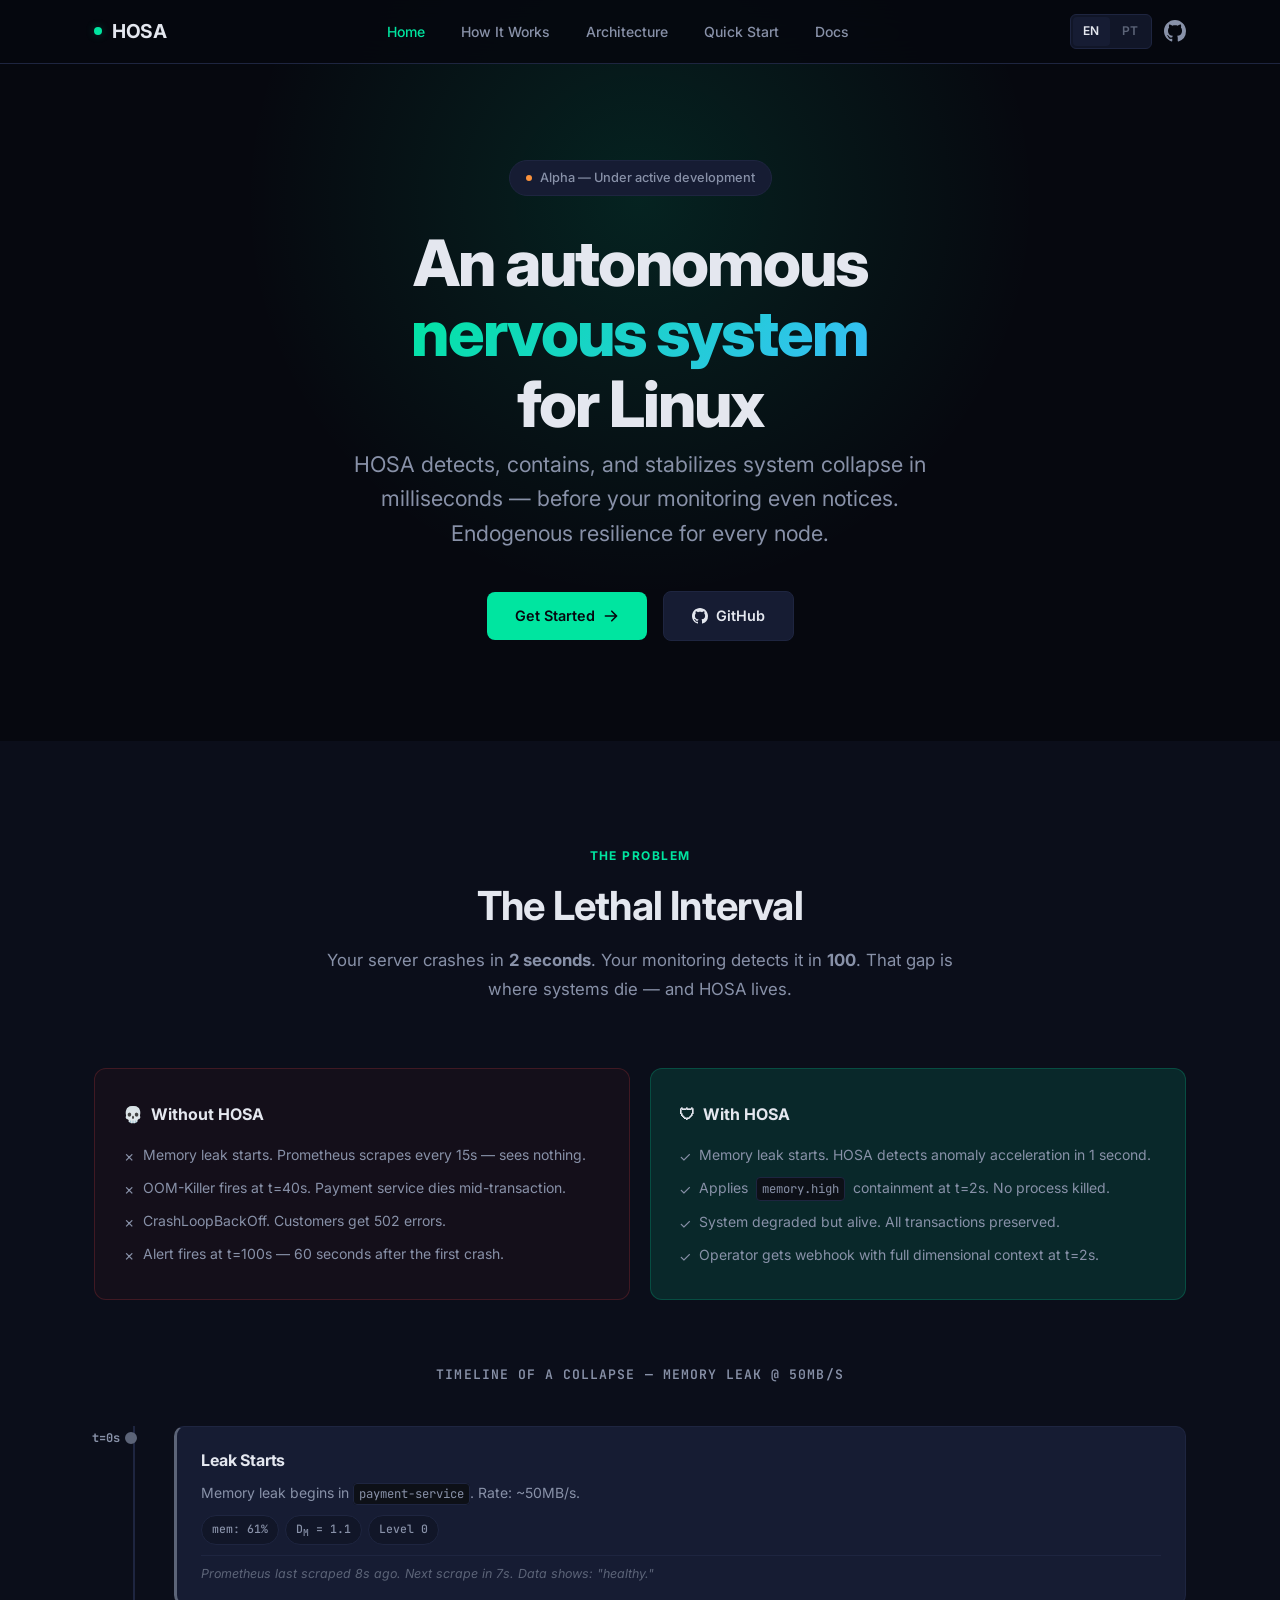
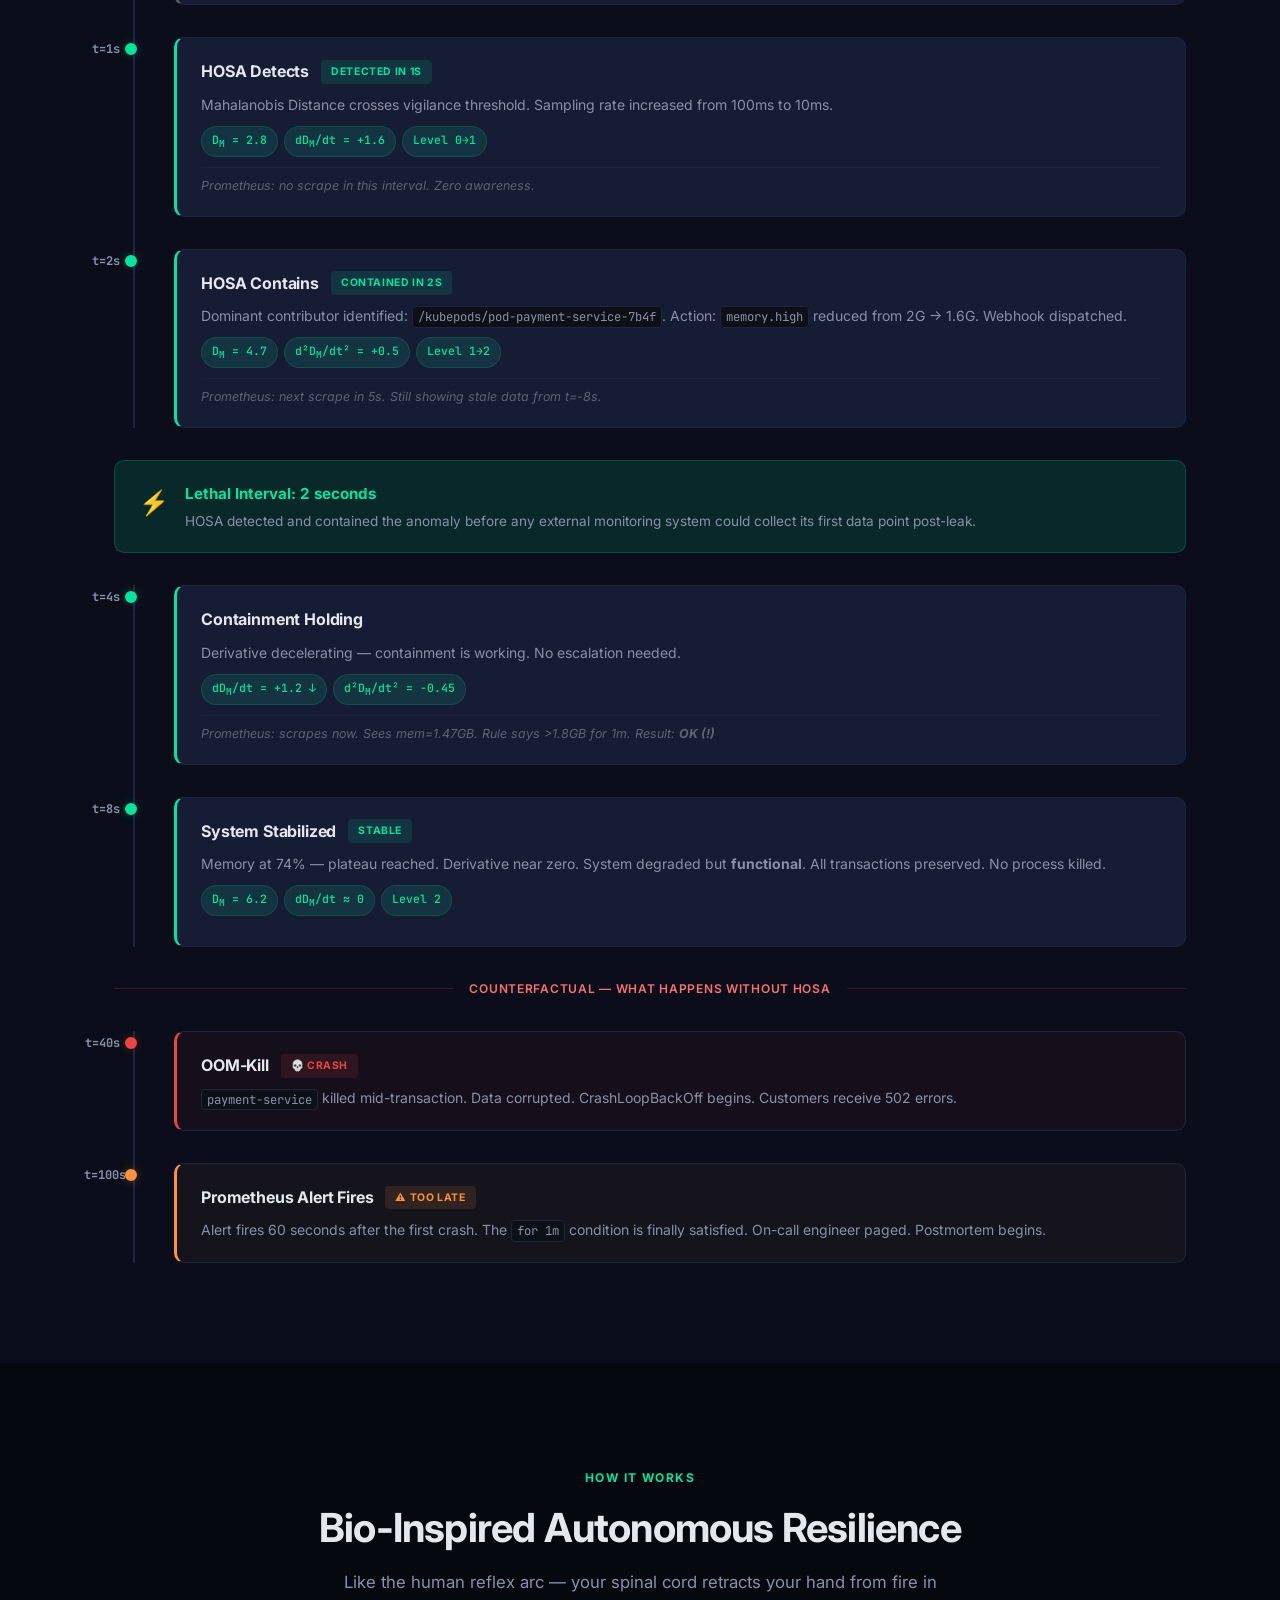
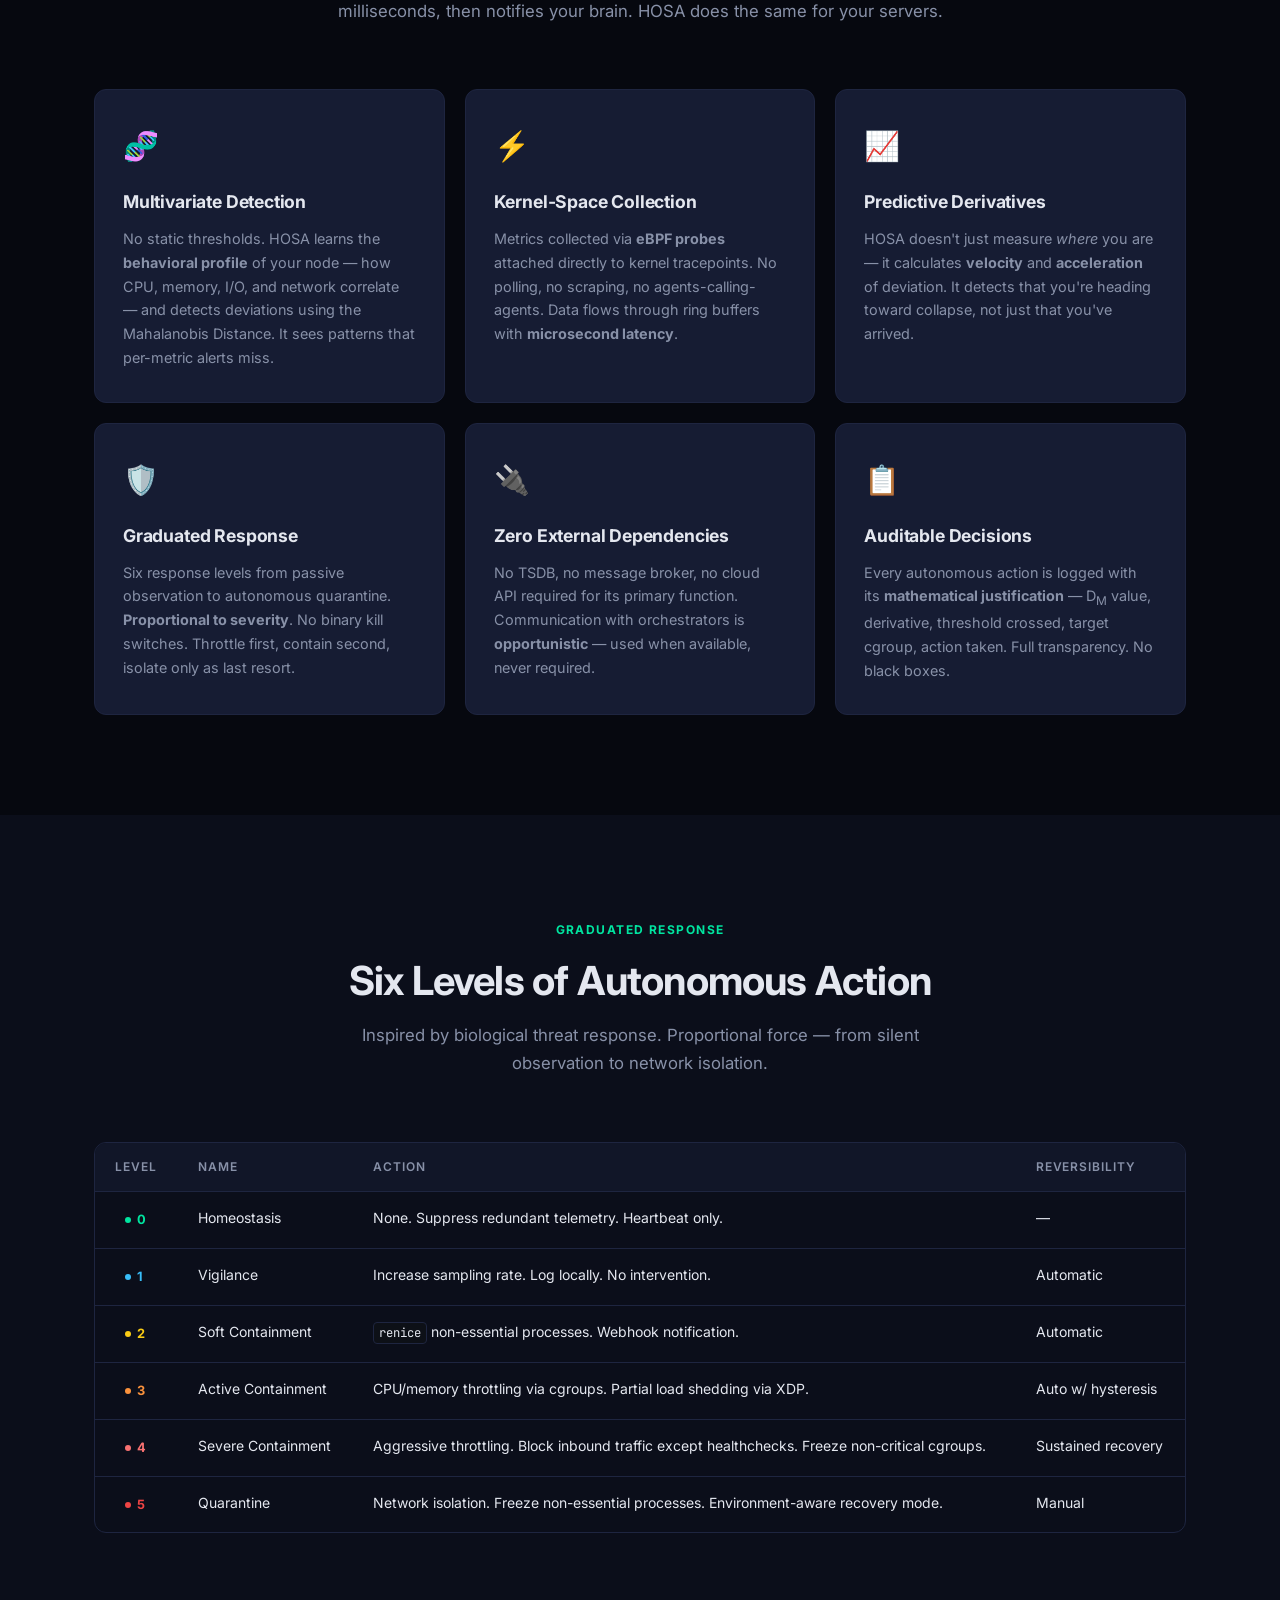
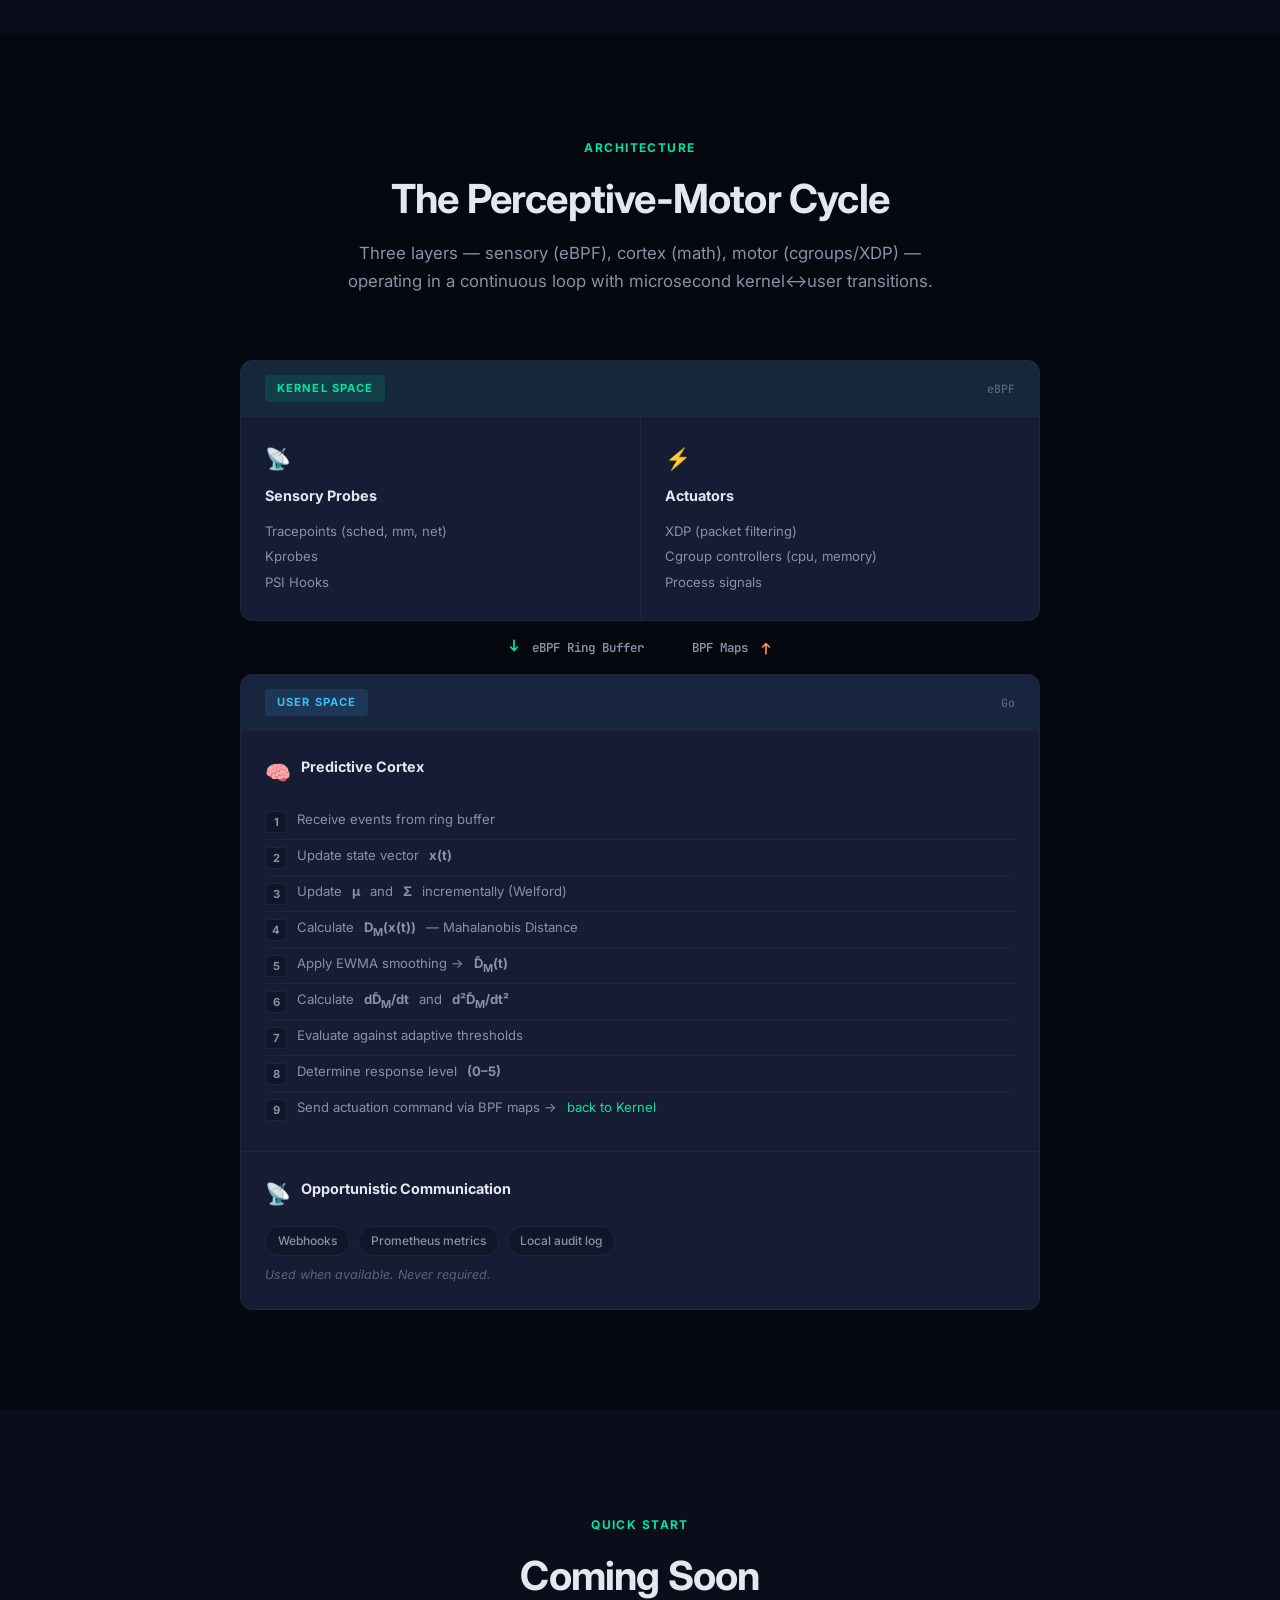
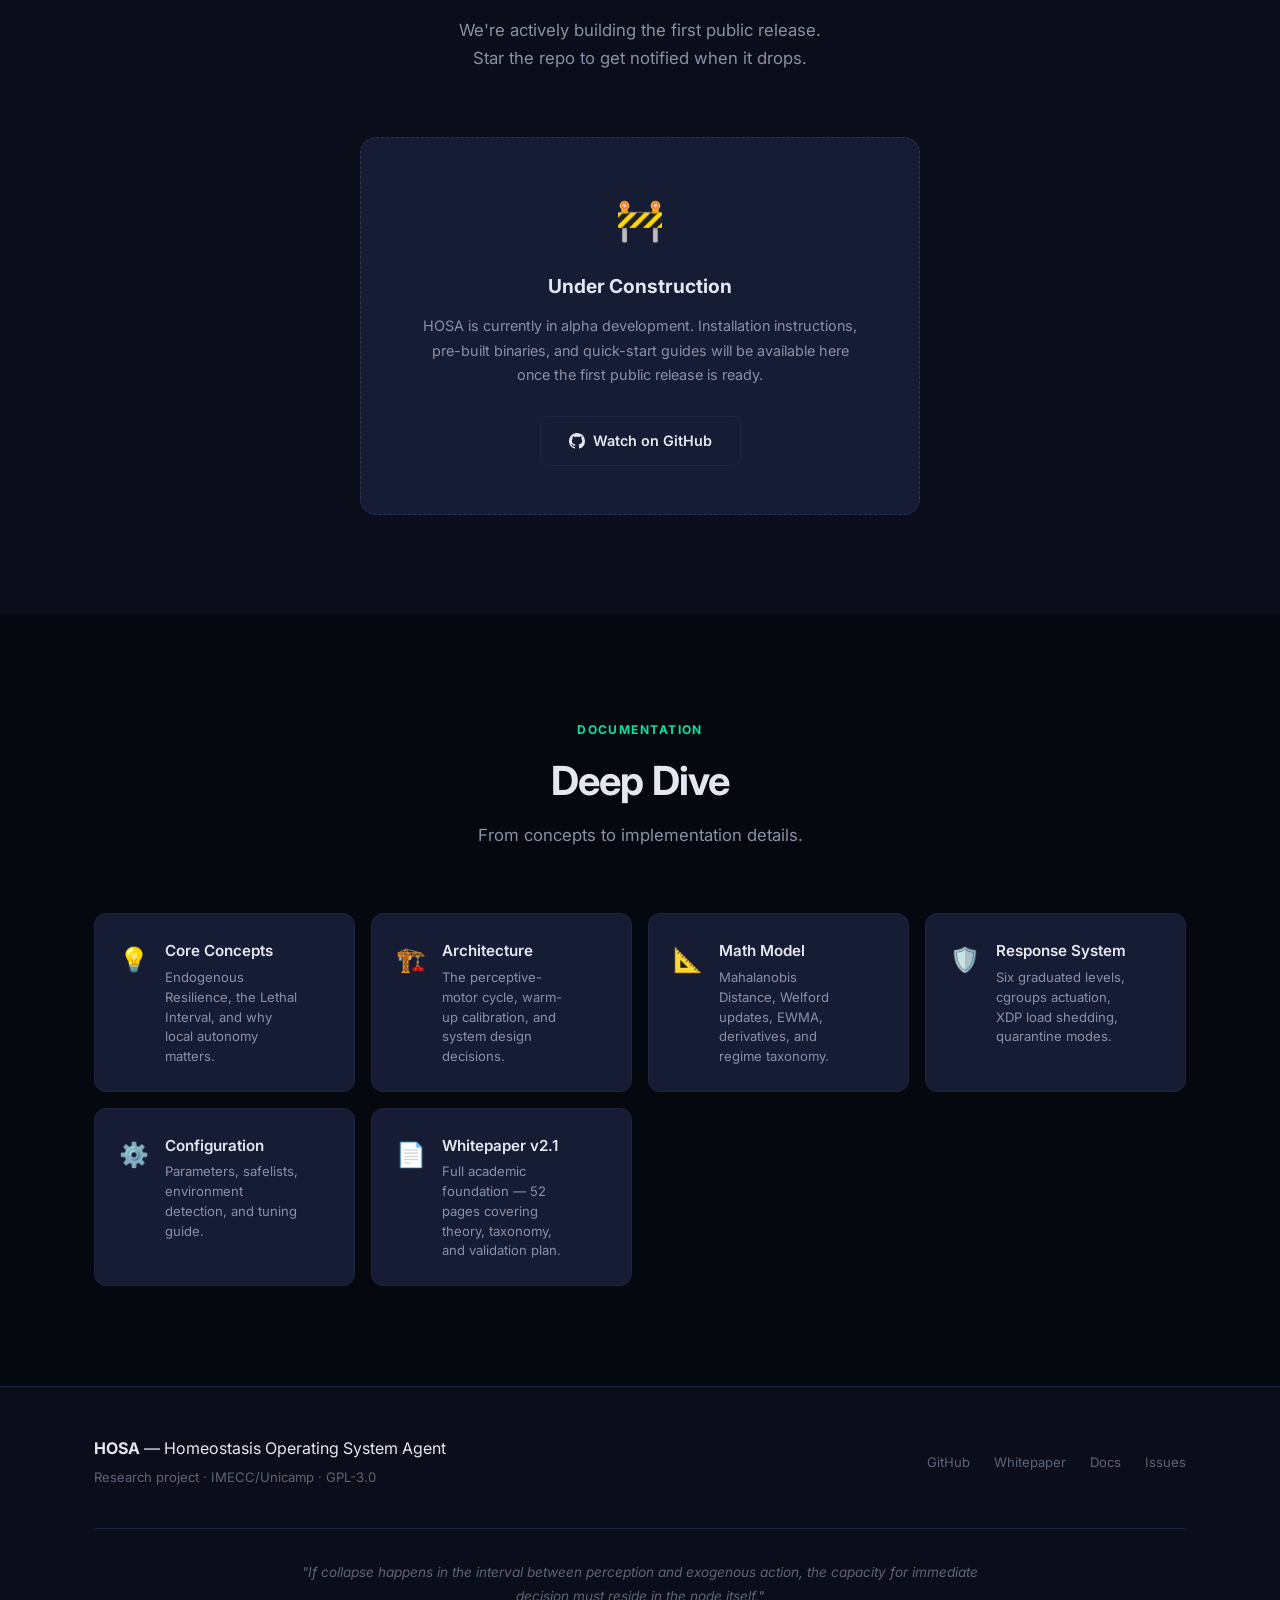
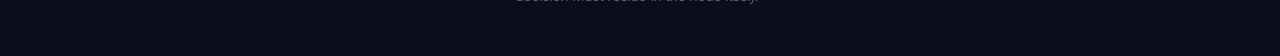
==== commit 6f278ac5: "fix(docs-site): Change Quick Start to Coming Soon" ====
--- a/docs-site/index.html
+++ b/docs-site/index.html
@@ -473,58 +473,24 @@
     <div class="container">
       <div class="section-header">
         <span class="section-label">Quick Start</span>
-        <h2 class="section-title">Up and Running in 60 Seconds</h2>
+        <h2 class="section-title">Coming Soon</h2>
         <p class="section-desc">
-          Linux ≥ 5.8 · Root privileges · No build tools required
+          We're actively building the first public release.<br />
+          Star the repo to get notified when it drops.
         </p>
       </div>
-      <div class="quickstart-steps">
-        <div class="quickstart-step">
-          <div class="step-header">
-            <span class="step-number">1</span>
-            <h3>Download the latest release</h3>
-          </div>
-          <div class="code-block">
-            <pre><span class="comment"># Download the latest binary for your architecture</span>
-<span class="command">curl</span> -sL https://github.com/bricio-sr/hosa/releases/latest/download/hosa-linux-amd64.tar.gz -o hosa.tar.gz
-
-<span class="comment"># Extract</span>
-<span class="command">tar</span> -xzf hosa.tar.gz
-
-<span class="comment"># Make executable and move to PATH</span>
-<span class="command">chmod</span> +x hosa
-<span class="command">sudo mv</span> hosa /usr/local/bin/</pre>
-          </div>
-          <p class="step-note">
-            ARM64 (Raspberry Pi, Graviton): replace <code>amd64</code> with <code>arm64</code>.
-            All releases → <a href="https://github.com/bricio-sr/hosa/releases" target="_blank" rel="noopener">GitHub Releases</a>
-          </p>
-        </div>
-        <div class="quickstart-step">
-          <div class="step-header">
-            <span class="step-number">2</span>
-            <h3>Run in Dry-Run Mode</h3>
-          </div>
-          <div class="code-block">
-            <pre><span class="comment"># Observe and log — no actuation. Safe to explore.</span>
-<span class="command">sudo</span> hosa --mode=dry-run</pre>
-          </div>
-        </div>
-        <div class="quickstart-step">
-          <div class="step-header">
-            <span class="step-number">3</span>
-            <h3>Watch Decisions</h3>
-          </div>
-          <div class="code-block">
-            <pre><span class="command">tail</span> -f /var/log/hosa/decisions.log
-
-<span class="comment"># [14:23:08Z] LEVEL=1 D_M=2.8 dDM/dt=+1.6</span>
-<span class="comment">#   dominant=mem_used(72%) action=increase_sampling</span>
-<span class="comment"># [14:23:09Z] LEVEL=2 D_M=4.7 dDM/dt=+2.1</span>
-<span class="comment">#   target=/kubepods/pod-payment-7b4f</span>
-<span class="comment">#   action=memory.high 2G→1.6G reason=mem_used(68%)</span></pre>
-          </div>
-        </div>
+      <div class="coming-soon-box">
+        <div class="coming-soon-icon">🚧</div>
+        <h3>Under Construction</h3>
+        <p>
+          HOSA is currently in alpha development. Installation instructions,
+          pre-built binaries, and quick-start guides will be available here
+          once the first public release is ready.
+        </p>
+        <a href="https://github.com/bricio-sr/hosa" class="btn btn-secondary" target="_blank" rel="noopener">
+          <svg viewBox="0 0 16 16" style="width:16px;height:16px"><path fill="currentColor" d="M8 0C3.58 0 0 3.58 0 8c0 3.54 2.29 6.53 5.47 7.59.4.07.55-.17.55-.38 0-.19-.01-.82-.01-1.49-2.01.37-2.53-.49-2.69-.94-.09-.23-.48-.94-.82-1.13-.28-.15-.68-.52-.01-.53.63-.01 1.08.58 1.23.82.72 1.21 1.87.87 2.33.66.07-.52.28-.87.51-1.07-1.78-.2-3.64-.89-3.64-3.95 0-.87.31-1.59.82-2.15-.08-.2-.36-1.02.08-2.12 0 0 .67-.21 2.2.82.64-.18 1.32-.27 2-.27.68 0 1.36.09 2 .27 1.53-1.04 2.2-.82 2.2-.82.44 1.1.16 1.92.08 2.12.51.56.82 1.27.82 2.15 0 3.07-1.87 3.75-3.65 3.95.29.25.54.73.54 1.48 0 1.07-.01 1.93-.01 2.2 0 .21.15.46.55.38A8.013 8.013 0 0016 8c0-4.42-3.58-8-8-8z"/></svg>
+          Watch on GitHub
+        </a>
       </div>
     </div>
   </section>
@@ -578,7 +544,7 @@
       <div class="footer-content">
         <div class="footer-left">
           <strong>HOSA</strong> — Homeostasis Operating System Agent
-          <p>Research project · IMECC/Unicamp · Apache 2.0</p>
+          <p>Research project · IMECC/Unicamp · GPL-3.0</p>
         </div>
         <ul class="footer-links">
           <li><a href="https://github.com/bricio-sr/hosa" target="_blank" rel="noopener">GitHub</a></li>
--- a/docs-site/css/style.css
+++ b/docs-site/css/style.css
@@ -1512,4 +1512,43 @@
     font-size: 0.65rem;
     padding: 2px 8px;
   }
+}
+
+/* ============================================================
+   COMING SOON — Quick Start placeholder
+   ============================================================ */
+.coming-soon-box {
+  max-width: 560px;
+  margin: 0 auto;
+  text-align: center;
+  background: var(--bg-card);
+  border: 1px dashed var(--border-hover);
+  border-radius: 16px;
+  padding: 48px 36px;
+}
+
+.coming-soon-icon {
+  font-size: 2.5rem;
+  margin-bottom: 16px;
+}
+
+.coming-soon-box h3 {
+  font-size: 1.2rem;
+  font-weight: 700;
+  margin-bottom: 12px;
+  color: var(--text-primary);
+}
+
+.coming-soon-box p {
+  font-size: 0.9rem;
+  color: var(--text-secondary);
+  line-height: 1.7;
+  margin-bottom: 28px;
+  max-width: 440px;
+  margin-left: auto;
+  margin-right: auto;
+}
+
+.coming-soon-box .btn {
+  display: inline-flex;
 }
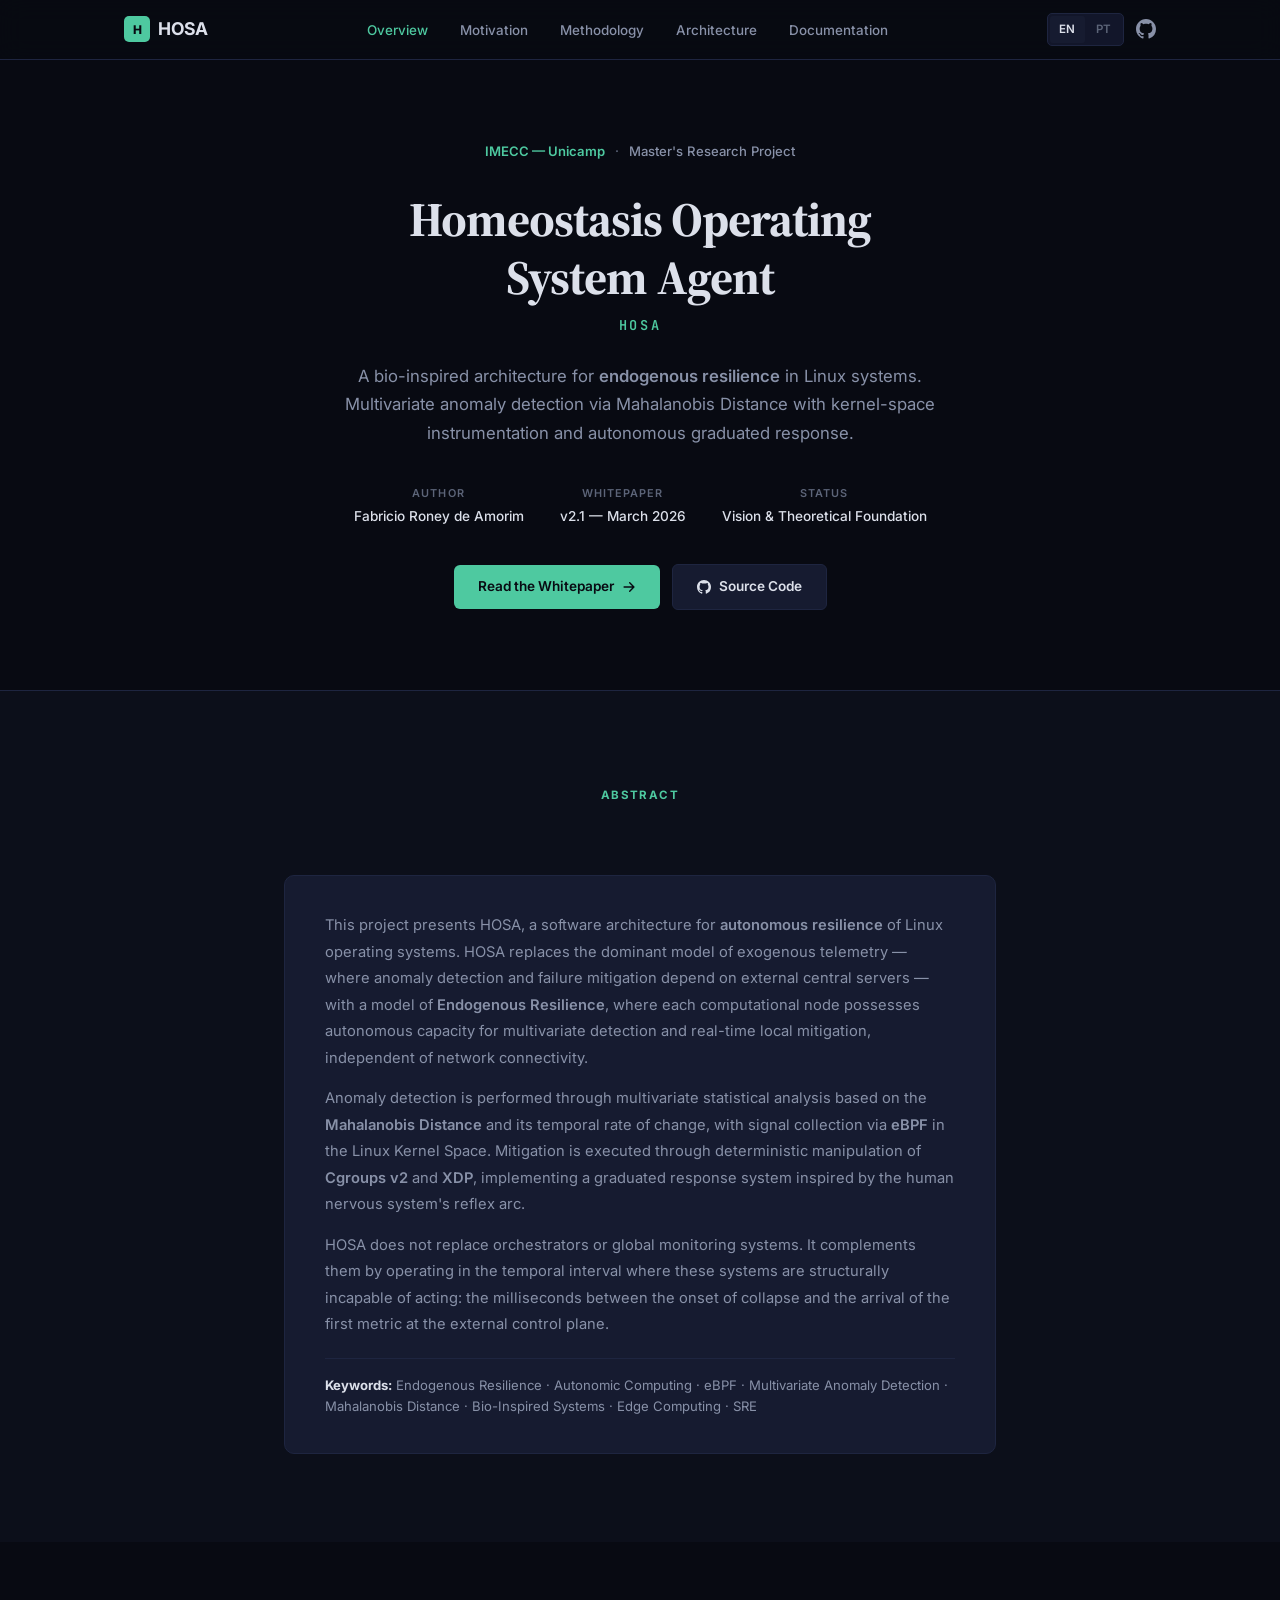
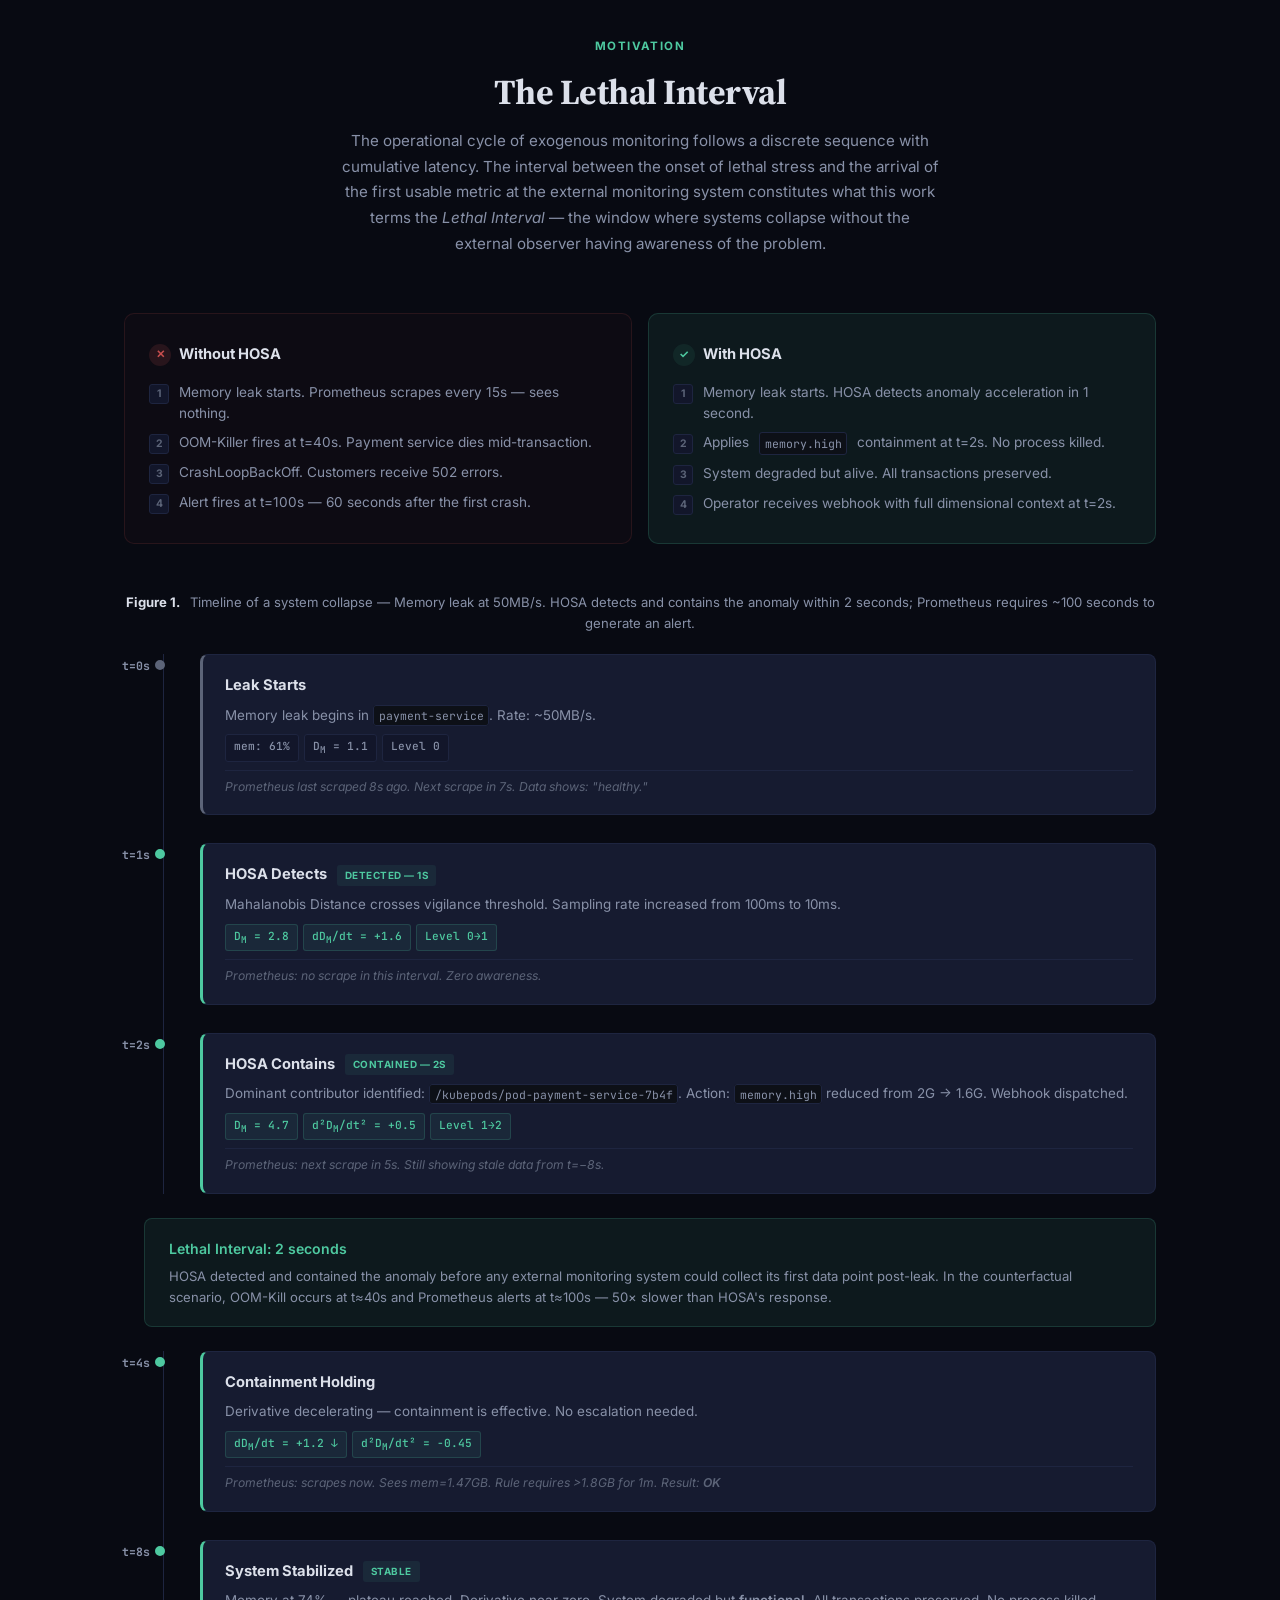
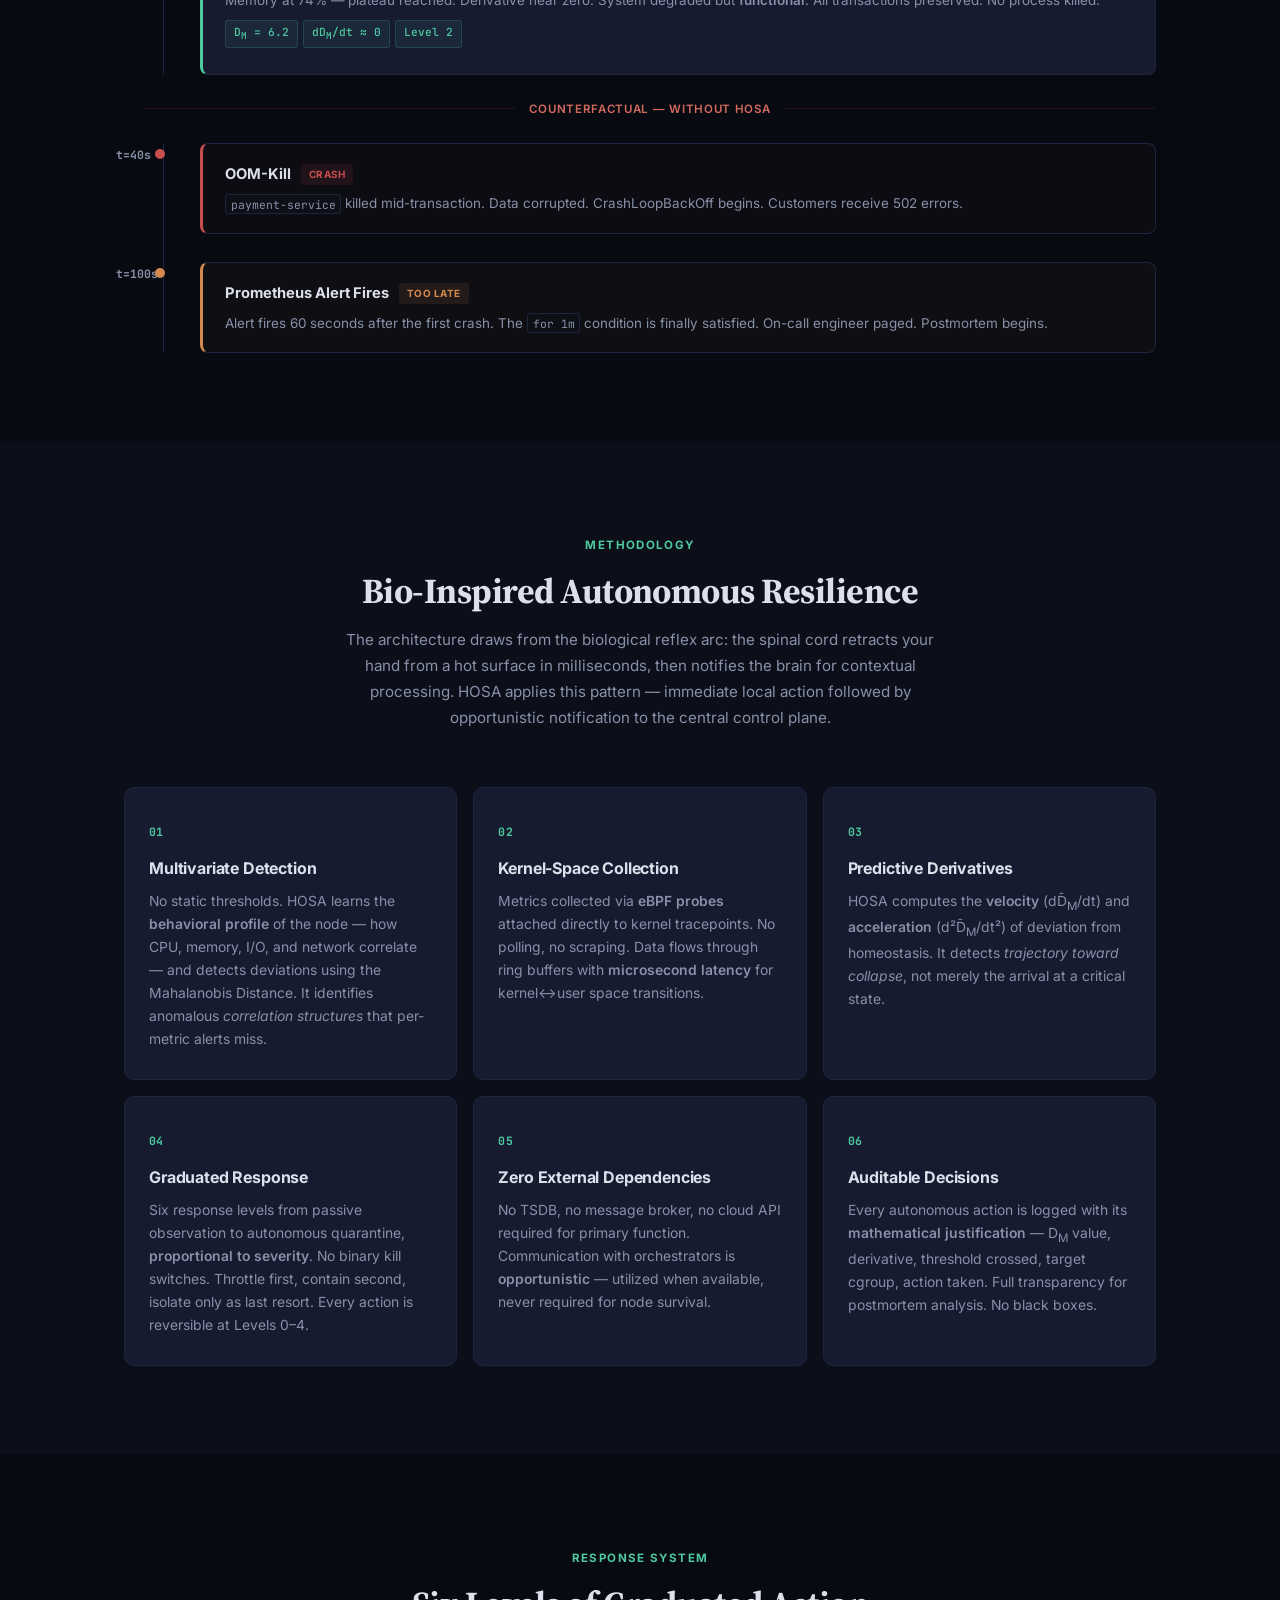
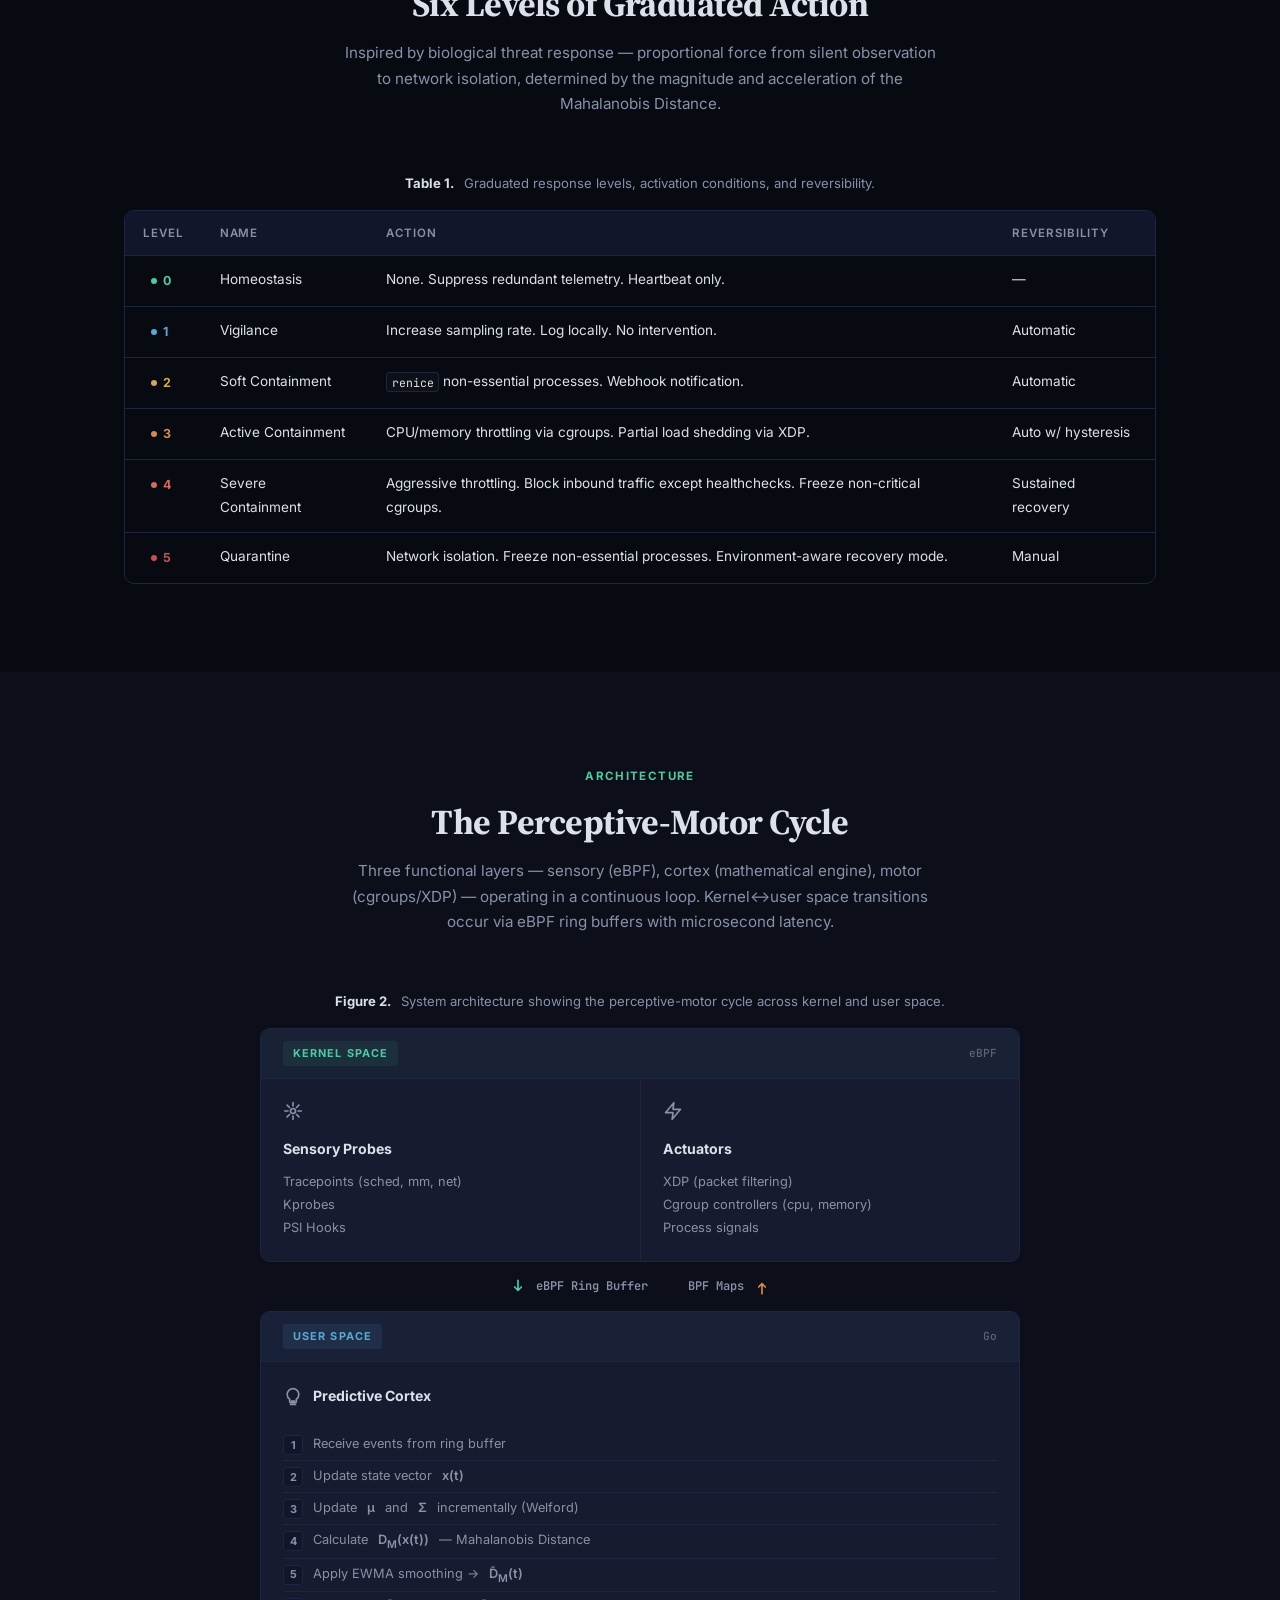
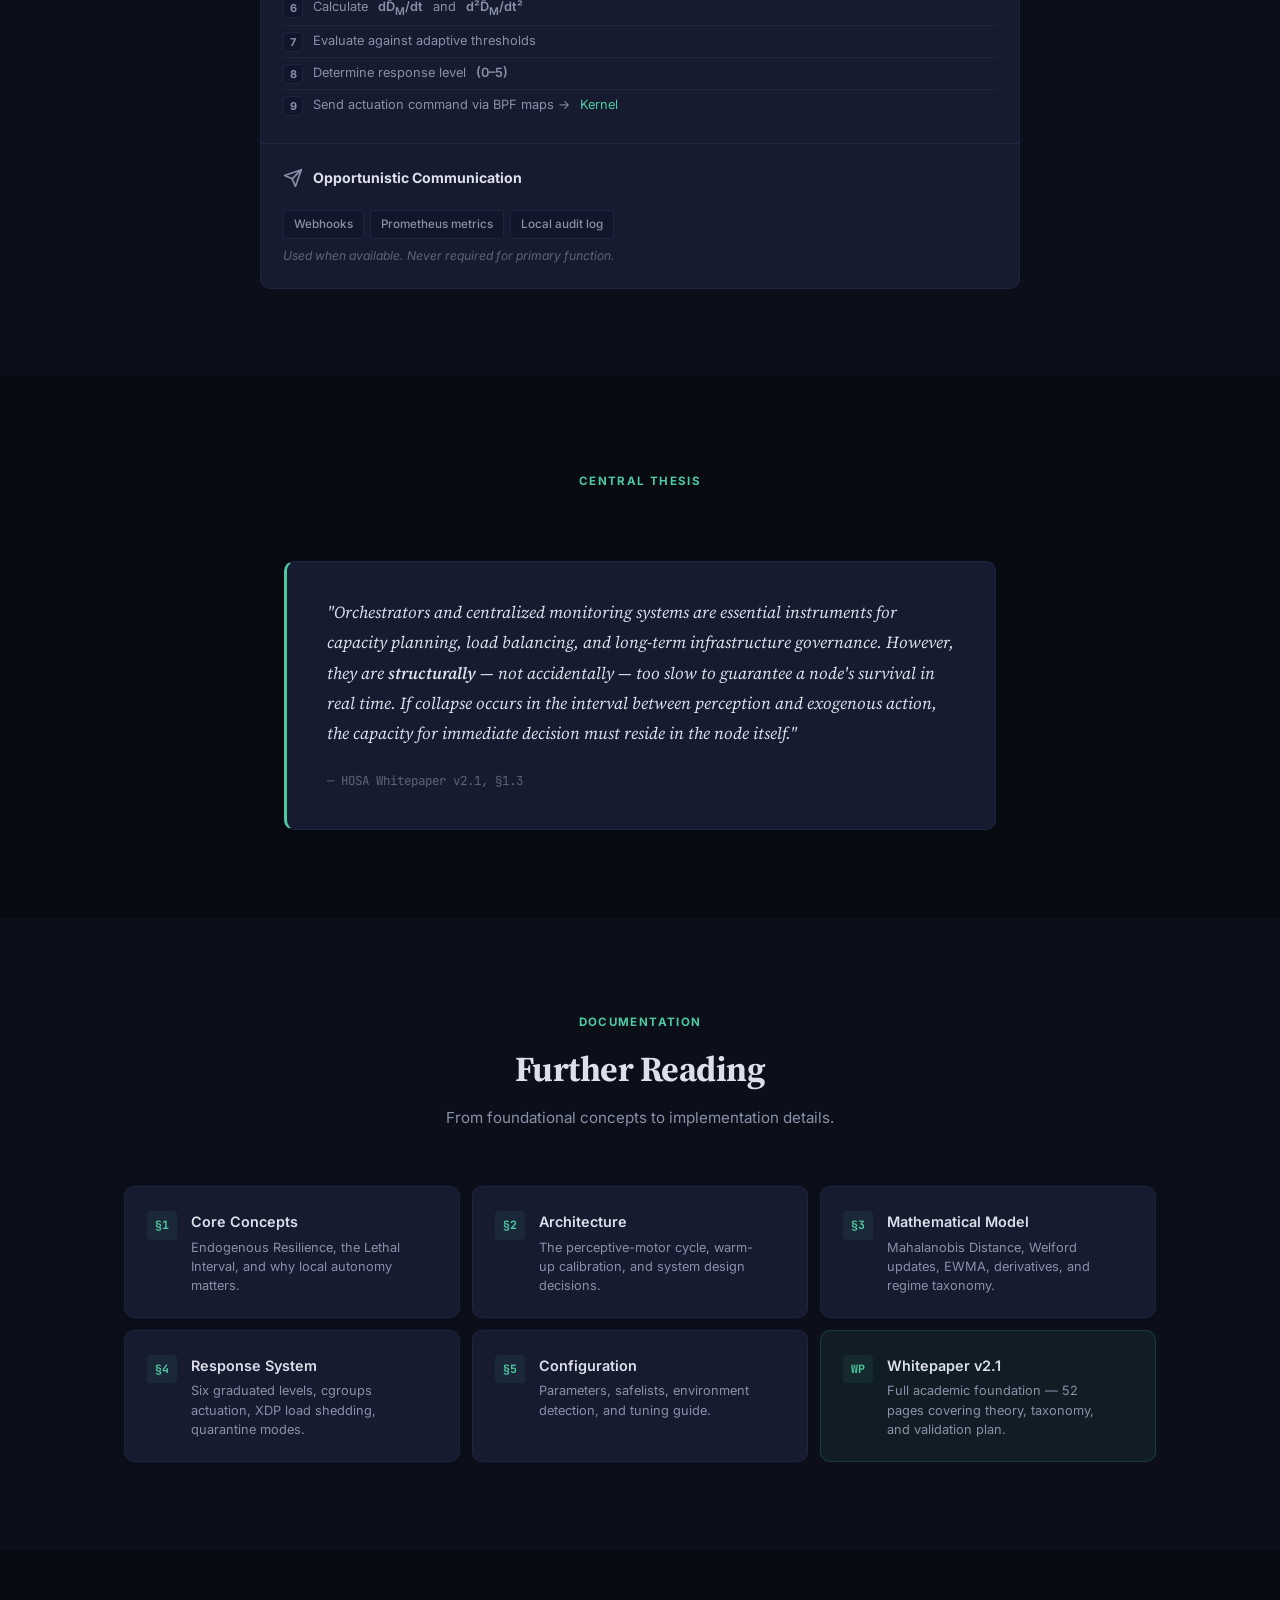
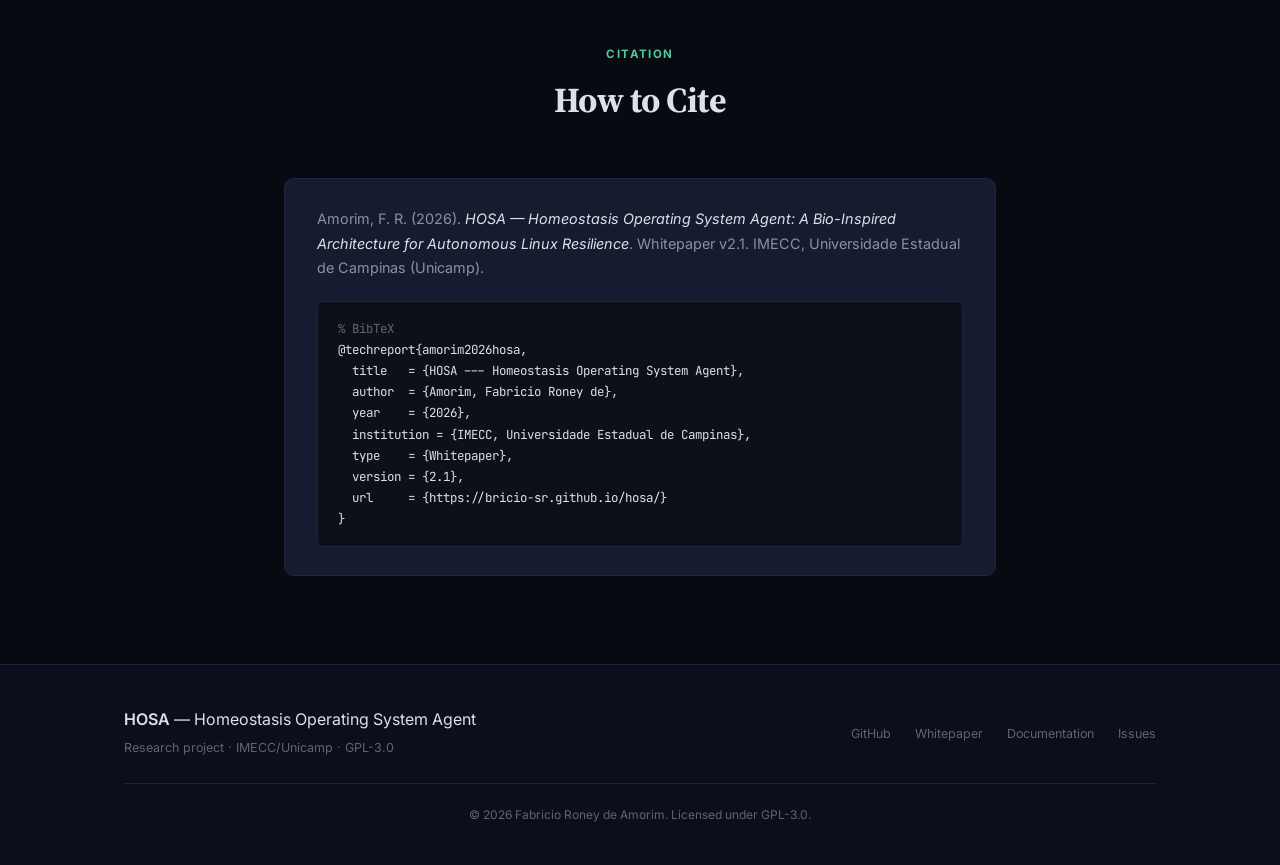
==== commit 25d67e03: "feat(docs-site): Create documentation files." ====
--- a/docs-site/index.html
+++ b/docs-site/index.html
@@ -4,15 +4,15 @@
   <meta charset="UTF-8" />
   <meta name="viewport" content="width=device-width, initial-scale=1.0" />
   <title>HOSA — Homeostasis Operating System Agent</title>
-  <meta name="description" content="An autonomous nervous system for Linux. Detects, contains, and stabilizes system collapse in milliseconds — before your monitoring even notices." />
-  <meta name="keywords" content="HOSA, eBPF, Linux, SRE, anomaly detection, Mahalanobis, autonomous, resilience, edge computing" />
+  <meta name="description" content="A bio-inspired architecture for autonomous Linux resilience. Multivariate anomaly detection via Mahalanobis Distance with eBPF-based kernel instrumentation and graduated response." />
+  <meta name="keywords" content="HOSA, eBPF, Linux, SRE, anomaly detection, Mahalanobis, autonomous, resilience, edge computing, endogenous resilience" />
   <meta property="og:title" content="HOSA — Homeostasis Operating System Agent" />
-  <meta property="og:description" content="An autonomous nervous system for Linux. Detects and contains collapse in milliseconds." />
+  <meta property="og:description" content="A bio-inspired architecture for autonomous Linux resilience via multivariate anomaly detection and graduated response." />
   <meta property="og:type" content="website" />
   <meta property="og:url" content="https://bricio-sr.github.io/hosa/" />
   <link rel="preconnect" href="https://fonts.googleapis.com" />
   <link rel="preconnect" href="https://fonts.gstatic.com" crossorigin />
-  <link href="https://fonts.googleapis.com/css2?family=Inter:wght@400;500;600;700;800&family=JetBrains+Mono:wght@400;500;700&display=swap" rel="stylesheet" />
+  <link href="https://fonts.googleapis.com/css2?family=Inter:wght@400;500;600;700;800&family=JetBrains+Mono:wght@400;500;700&family=Source+Serif+4:ital,wght@0,400;0,600;0,700;1,400&display=swap" rel="stylesheet" />
   <link rel="stylesheet" href="css/style.css" />
 </head>
 <body>
@@ -21,22 +21,22 @@
   <nav class="nav" role="navigation" aria-label="Main navigation">
     <div class="container">
       <a href="/" class="nav-brand">
-        <span class="brand-dot"></span>
+        <span class="brand-mark">H</span>
         HOSA
       </a>
       <ul class="nav-links" id="navLinks">
-        <li class="active"><a href="/">Home</a></li>
-        <li><a href="#how-it-works">How It Works</a></li>
+        <li class="active"><a href="/">Overview</a></li>
+        <li><a href="#motivation">Motivation</a></li>
+        <li><a href="#methodology">Methodology</a></li>
         <li><a href="#architecture">Architecture</a></li>
-        <li><a href="#quickstart">Quick Start</a></li>
-        <li><a href="#docs">Docs</a></li>
+        <li><a href="/docs/">Documentation</a></li>
       </ul>
       <div class="nav-right">
         <div class="lang-switch">
           <a href="/" class="active">EN</a>
-          <a href="/pt_br/">PT</a>
-        </div>
-        <a href="https://github.com/bricio-sr/hosa" class="nav-github" aria-label="GitHub" target="_blank" rel="noopener">
+          <a href="/br/">PT</a>
+        </div>
+        <a href="https://github.com/bricio-sr/hosa" class="nav-github" aria-label="GitHub Repository" target="_blank" rel="noopener">
           <svg viewBox="0 0 16 16" aria-hidden="true"><path d="M8 0C3.58 0 0 3.58 0 8c0 3.54 2.29 6.53 5.47 7.59.4.07.55-.17.55-.38 0-.19-.01-.82-.01-1.49-2.01.37-2.53-.49-2.69-.94-.09-.23-.48-.94-.82-1.13-.28-.15-.68-.52-.01-.53.63-.01 1.08.58 1.23.82.72 1.21 1.87.87 2.33.66.07-.52.28-.87.51-1.07-1.78-.2-3.64-.89-3.64-3.95 0-.87.31-1.59.82-2.15-.08-.2-.36-1.02.08-2.12 0 0 .67-.21 2.2.82.64-.18 1.32-.27 2-.27.68 0 1.36.09 2 .27 1.53-1.04 2.2-.82 2.2-.82.44 1.1.16 1.92.08 2.12.51.56.82 1.27.82 2.15 0 3.07-1.87 3.75-3.65 3.95.29.25.54.73.54 1.48 0 1.07-.01 1.93-.01 2.2 0 .21.15.46.55.38A8.013 8.013 0 0016 8c0-4.42-3.58-8-8-8z"/></svg>
         </a>
         <button class="nav-toggle" id="navToggle" aria-label="Toggle menu" aria-expanded="false">
@@ -49,71 +49,127 @@
   <!-- ======================== HERO ======================== -->
   <section class="hero">
     <div class="container">
-      <div class="hero-badge">
-        <span class="badge-dot"></span>
-        Alpha — Under active development
+      <div class="hero-context">
+        <span class="hero-institution">IMECC — Unicamp</span>
+        <span class="hero-sep">·</span>
+        <span class="hero-type">Master's Research Project</span>
       </div>
       <h1>
-        An autonomous<br />
-        <span class="accent-word">nervous system</span><br />
-        for Linux
+        Homeostasis Operating<br />
+        System Agent
       </h1>
+      <p class="hero-acronym">HOSA</p>
       <p class="hero-subtitle">
-        HOSA detects, contains, and stabilizes system collapse in milliseconds
-        — before your monitoring even notices.
-        Endogenous resilience for every node.
+        A bio-inspired architecture for <strong>endogenous resilience</strong> in Linux systems.
+        Multivariate anomaly detection via Mahalanobis Distance with
+        kernel-space instrumentation and autonomous graduated response.
       </p>
+      <div class="hero-meta">
+        <div class="hero-author">
+          <span class="meta-label">Author</span>
+          <span class="meta-value">Fabricio Roney de Amorim</span>
+        </div>
+        <div class="hero-version">
+          <span class="meta-label">Whitepaper</span>
+          <span class="meta-value">v2.1 — March 2026</span>
+        </div>
+        <div class="hero-status">
+          <span class="meta-label">Status</span>
+          <span class="meta-value">Vision &amp; Theoretical Foundation</span>
+        </div>
+      </div>
       <div class="hero-ctas">
-        <a href="#quickstart" class="btn btn-primary">
-          Get Started
-          <svg viewBox="0 0 20 20"><path d="M10.293 3.293a1 1 0 011.414 0l6 6a1 1 0 010 1.414l-6 6a1 1 0 01-1.414-1.414L14.586 11H3a1 1 0 110-2h11.586l-4.293-4.293a1 1 0 010-1.414z"/></svg>
+        <a href="docs/whitepaper.pdf" class="btn btn-primary">
+          Read the Whitepaper
+          <svg viewBox="0 0 20 20" width="16" height="16"><path fill="currentColor" d="M10.293 3.293a1 1 0 011.414 0l6 6a1 1 0 010 1.414l-6 6a1 1 0 01-1.414-1.414L14.586 11H3a1 1 0 110-2h11.586l-4.293-4.293a1 1 0 010-1.414z"/></svg>
         </a>
         <a href="https://github.com/bricio-sr/hosa" class="btn btn-secondary" target="_blank" rel="noopener">
-          <svg viewBox="0 0 16 16" style="width:16px;height:16px"><path fill="currentColor" d="M8 0C3.58 0 0 3.58 0 8c0 3.54 2.29 6.53 5.47 7.59.4.07.55-.17.55-.38 0-.19-.01-.82-.01-1.49-2.01.37-2.53-.49-2.69-.94-.09-.23-.48-.94-.82-1.13-.28-.15-.68-.52-.01-.53.63-.01 1.08.58 1.23.82.72 1.21 1.87.87 2.33.66.07-.52.28-.87.51-1.07-1.78-.2-3.64-.89-3.64-3.95 0-.87.31-1.59.82-2.15-.08-.2-.36-1.02.08-2.12 0 0 .67-.21 2.2.82.64-.18 1.32-.27 2-.27.68 0 1.36.09 2 .27 1.53-1.04 2.2-.82 2.2-.82.44 1.1.16 1.92.08 2.12.51.56.82 1.27.82 2.15 0 3.07-1.87 3.75-3.65 3.95.29.25.54.73.54 1.48 0 1.07-.01 1.93-.01 2.2 0 .21.15.46.55.38A8.013 8.013 0 0016 8c0-4.42-3.58-8-8-8z"/></svg>
-          GitHub
-        </a>
-      </div>
-    </div>
-  </section>
-
-  <!-- ======================== THE PROBLEM ======================== -->
-  <section class="section section-alt" id="problem">
-    <div class="container">
-      <div class="section-header">
-        <span class="section-label">The Problem</span>
+          <svg viewBox="0 0 16 16" width="16" height="16"><path fill="currentColor" d="M8 0C3.58 0 0 3.58 0 8c0 3.54 2.29 6.53 5.47 7.59.4.07.55-.17.55-.38 0-.19-.01-.82-.01-1.49-2.01.37-2.53-.49-2.69-.94-.09-.23-.48-.94-.82-1.13-.28-.15-.68-.52-.01-.53.63-.01 1.08.58 1.23.82.72 1.21 1.87.87 2.33.66.07-.52.28-.87.51-1.07-1.78-.2-3.64-.89-3.64-3.95 0-.87.31-1.59.82-2.15-.08-.2-.36-1.02.08-2.12 0 0 .67-.21 2.2.82.64-.18 1.32-.27 2-.27.68 0 1.36.09 2 .27 1.53-1.04 2.2-.82 2.2-.82.44 1.1.16 1.92.08 2.12.51.56.82 1.27.82 2.15 0 3.07-1.87 3.75-3.65 3.95.29.25.54.73.54 1.48 0 1.07-.01 1.93-.01 2.2 0 .21.15.46.55.38A8.013 8.013 0 0016 8c0-4.42-3.58-8-8-8z"/></svg>
+          Source Code
+        </a>
+      </div>
+    </div>
+  </section>
+
+  <!-- ======================== ABSTRACT ======================== -->
+  <section class="section section-alt" id="abstract">
+    <div class="container container-narrow">
+      <div class="section-header">
+        <span class="section-label">Abstract</span>
+      </div>
+      <div class="abstract-block">
+        <p>
+          This project presents HOSA, a software architecture for <strong>autonomous resilience</strong>
+          of Linux operating systems. HOSA replaces the dominant model of exogenous telemetry — where
+          anomaly detection and failure mitigation depend on external central servers — with a model of
+          <strong>Endogenous Resilience</strong>, where each computational node possesses autonomous
+          capacity for multivariate detection and real-time local mitigation, independent of network connectivity.
+        </p>
+        <p>
+          Anomaly detection is performed through multivariate statistical analysis based on the
+          <strong>Mahalanobis Distance</strong> and its temporal rate of change, with signal collection via
+          <strong>eBPF</strong> in the Linux Kernel Space. Mitigation is executed through deterministic
+          manipulation of <strong>Cgroups v2</strong> and <strong>XDP</strong>, implementing a
+          graduated response system inspired by the human nervous system's reflex arc.
+        </p>
+        <p>
+          HOSA does not replace orchestrators or global monitoring systems. It complements them by
+          operating in the temporal interval where these systems are structurally incapable of acting:
+          the milliseconds between the onset of collapse and the arrival of the first metric at the
+          external control plane.
+        </p>
+        <div class="abstract-keywords">
+          <span class="kw-label">Keywords:</span>
+          Endogenous Resilience · Autonomic Computing · eBPF · Multivariate Anomaly Detection ·
+          Mahalanobis Distance · Bio-Inspired Systems · Edge Computing · SRE
+        </div>
+      </div>
+    </div>
+  </section>
+
+  <!-- ======================== MOTIVATION ======================== -->
+  <section class="section" id="motivation">
+    <div class="container">
+      <div class="section-header">
+        <span class="section-label">Motivation</span>
         <h2 class="section-title">The Lethal Interval</h2>
         <p class="section-desc">
-          Your server crashes in <strong>2 seconds</strong>.
-          Your monitoring detects it in <strong>100</strong>.
-          That gap is where systems die — and HOSA lives.
+          The operational cycle of exogenous monitoring follows a discrete sequence with cumulative latency.
+          The interval between the onset of lethal stress and the arrival of the first usable metric
+          at the external monitoring system constitutes what this work terms the <em>Lethal Interval</em> —
+          the window where systems collapse without the external observer having awareness of the problem.
         </p>
       </div>
 
       <!-- Comparison Cards -->
       <div class="comparison-grid">
         <div class="comparison-card without">
-          <h3><span class="icon">💀</span> Without HOSA</h3>
+          <h3><span class="card-marker marker-danger">✕</span> Without HOSA</h3>
           <ul>
-            <li><span class="icon">✗</span> Memory leak starts. Prometheus scrapes every 15s — sees nothing.</li>
-            <li><span class="icon">✗</span> OOM-Killer fires at t=40s. Payment service dies mid-transaction.</li>
-            <li><span class="icon">✗</span> CrashLoopBackOff. Customers get 502 errors.</li>
-            <li><span class="icon">✗</span> Alert fires at t=100s — 60 seconds after the first crash.</li>
+            <li><span class="li-marker">1</span> Memory leak starts. Prometheus scrapes every 15s — sees nothing.</li>
+            <li><span class="li-marker">2</span> OOM-Killer fires at t=40s. Payment service dies mid-transaction.</li>
+            <li><span class="li-marker">3</span> CrashLoopBackOff. Customers receive 502 errors.</li>
+            <li><span class="li-marker">4</span> Alert fires at t=100s — 60 seconds after the first crash.</li>
           </ul>
         </div>
         <div class="comparison-card with">
-          <h3><span class="icon">🛡</span> With HOSA</h3>
+          <h3><span class="card-marker marker-success">✓</span> With HOSA</h3>
           <ul>
-            <li><span class="icon">✓</span> Memory leak starts. HOSA detects anomaly acceleration in 1 second.</li>
-            <li><span class="icon">✓</span> Applies <code>memory.high</code> containment at t=2s. No process killed.</li>
-            <li><span class="icon">✓</span> System degraded but alive. All transactions preserved.</li>
-            <li><span class="icon">✓</span> Operator gets webhook with full dimensional context at t=2s.</li>
+            <li><span class="li-marker">1</span> Memory leak starts. HOSA detects anomaly acceleration in 1 second.</li>
+            <li><span class="li-marker">2</span> Applies <code>memory.high</code> containment at t=2s. No process killed.</li>
+            <li><span class="li-marker">3</span> System degraded but alive. All transactions preserved.</li>
+            <li><span class="li-marker">4</span> Operator receives webhook with full dimensional context at t=2s.</li>
           </ul>
         </div>
       </div>
 
       <!-- Visual Timeline -->
       <div class="timeline" aria-label="Timeline of a memory leak collapse at 50MB/s">
-        <h3 class="timeline-title">Timeline of a Collapse — Memory Leak @ 50MB/s</h3>
+        <div class="figure-caption">
+          <span class="figure-number">Figure 1</span>
+          <span class="figure-text">Timeline of a system collapse — Memory leak at 50MB/s. HOSA detects and contains the anomaly
+          within 2 seconds; Prometheus requires ~100 seconds to generate an alert.</span>
+        </div>
 
         <!-- HOSA Response -->
         <div class="timeline-track">
@@ -140,7 +196,7 @@
             <div class="tl-card tl-hosa">
               <div class="tl-card-head">
                 <h4>HOSA Detects</h4>
-                <span class="tl-badge hosa-badge">DETECTED IN 1s</span>
+                <span class="tl-badge hosa-badge">DETECTED — 1s</span>
               </div>
               <p>Mahalanobis Distance crosses vigilance threshold. Sampling rate increased from 100ms to 10ms.</p>
               <div class="tl-metrics">
@@ -158,7 +214,7 @@
             <div class="tl-card tl-hosa">
               <div class="tl-card-head">
                 <h4>HOSA Contains</h4>
-                <span class="tl-badge hosa-badge">CONTAINED IN 2s</span>
+                <span class="tl-badge hosa-badge">CONTAINED — 2s</span>
               </div>
               <p>Dominant contributor identified: <code>/kubepods/pod-payment-service-7b4f</code>.
                  Action: <code>memory.high</code> reduced from 2G → 1.6G. Webhook dispatched.</p>
@@ -167,17 +223,17 @@
                 <span class="tl-pill accent-pill">d²D<sub>M</sub>/dt² = +0.5</span>
                 <span class="tl-pill accent-pill">Level 1→2</span>
               </div>
-              <p class="tl-aside">Prometheus: next scrape in 5s. Still showing stale data from t=-8s.</p>
+              <p class="tl-aside">Prometheus: next scrape in 5s. Still showing stale data from t=−8s.</p>
             </div>
           </div>
         </div>
 
         <!-- Lethal Interval Callout -->
         <div class="tl-callout">
-          <div class="tl-callout-icon">⚡</div>
           <div class="tl-callout-body">
             <strong>Lethal Interval: 2 seconds</strong>
-            <p>HOSA detected and contained the anomaly before any external monitoring system could collect its first data point post-leak.</p>
+            <p>HOSA detected and contained the anomaly before any external monitoring system could collect its first data point post-leak.
+            In the counterfactual scenario, OOM-Kill occurs at t≈40s and Prometheus alerts at t≈100s — 50× slower than HOSA's response.</p>
           </div>
         </div>
 
@@ -190,12 +246,12 @@
               <div class="tl-card-head">
                 <h4>Containment Holding</h4>
               </div>
-              <p>Derivative decelerating — containment is working. No escalation needed.</p>
+              <p>Derivative decelerating — containment is effective. No escalation needed.</p>
               <div class="tl-metrics">
                 <span class="tl-pill accent-pill">dD<sub>M</sub>/dt = +1.2 ↓</span>
                 <span class="tl-pill accent-pill">d²D<sub>M</sub>/dt² = −0.45</span>
               </div>
-              <p class="tl-aside">Prometheus: scrapes now. Sees mem=1.47GB. Rule says &gt;1.8GB for 1m. Result: <strong>OK (!)</strong></p>
+              <p class="tl-aside">Prometheus: scrapes now. Sees mem=1.47GB. Rule requires &gt;1.8GB for 1m. Result: <strong>OK</strong></p>
             </div>
           </div>
 
@@ -220,7 +276,7 @@
 
         <!-- Counterfactual Divider -->
         <div class="tl-divider">
-          <span>Counterfactual — what happens without HOSA</span>
+          <span>Counterfactual — without HOSA</span>
         </div>
 
         <!-- Without HOSA -->
@@ -231,7 +287,7 @@
             <div class="tl-card tl-dead">
               <div class="tl-card-head">
                 <h4>OOM-Kill</h4>
-                <span class="tl-badge dead-badge">💀 CRASH</span>
+                <span class="tl-badge dead-badge">CRASH</span>
               </div>
               <p><code>payment-service</code> killed mid-transaction. Data corrupted. CrashLoopBackOff begins.
                  Customers receive 502 errors.</p>
@@ -244,7 +300,7 @@
             <div class="tl-card tl-prom">
               <div class="tl-card-head">
                 <h4>Prometheus Alert Fires</h4>
-                <span class="tl-badge prom-badge">⚠ TOO LATE</span>
+                <span class="tl-badge prom-badge">TOO LATE</span>
               </div>
               <p>Alert fires 60 seconds after the first crash. The <code>for 1m</code> condition is finally satisfied.
                  On-call engineer paged. Postmortem begins.</p>
@@ -256,74 +312,83 @@
     </div>
   </section>
 
-  <!-- ======================== HOW IT WORKS ======================== -->
-  <section class="section" id="how-it-works">
-    <div class="container">
-      <div class="section-header">
-        <span class="section-label">How It Works</span>
+  <!-- ======================== METHODOLOGY ======================== -->
+  <section class="section section-alt" id="methodology">
+    <div class="container">
+      <div class="section-header">
+        <span class="section-label">Methodology</span>
         <h2 class="section-title">Bio-Inspired Autonomous Resilience</h2>
         <p class="section-desc">
-          Like the human reflex arc — your spinal cord retracts your hand from fire
-          in milliseconds, then notifies your brain. HOSA does the same for your servers.
+          The architecture draws from the biological reflex arc: the spinal cord retracts
+          your hand from a hot surface in milliseconds, then notifies the brain for contextual processing.
+          HOSA applies this pattern — immediate local action followed by opportunistic notification
+          to the central control plane.
         </p>
       </div>
       <div class="features-grid">
         <div class="feature-card">
-          <span class="feature-icon">🧬</span>
+          <span class="feature-number">01</span>
           <h3>Multivariate Detection</h3>
-          <p>No static thresholds. HOSA learns the <strong>behavioral profile</strong> of your node
+          <p>No static thresholds. HOSA learns the <strong>behavioral profile</strong> of the node
             — how CPU, memory, I/O, and network correlate — and detects deviations using the
-            Mahalanobis Distance. It sees patterns that per-metric alerts miss.</p>
+            Mahalanobis Distance. It identifies anomalous <em>correlation structures</em>
+            that per-metric alerts miss.</p>
         </div>
         <div class="feature-card">
-          <span class="feature-icon">⚡</span>
+          <span class="feature-number">02</span>
           <h3>Kernel-Space Collection</h3>
           <p>Metrics collected via <strong>eBPF probes</strong> attached directly to kernel tracepoints.
-            No polling, no scraping, no agents-calling-agents.
-            Data flows through ring buffers with <strong>microsecond latency</strong>.</p>
+            No polling, no scraping. Data flows through ring buffers with
+            <strong>microsecond latency</strong> for kernel↔user space transitions.</p>
         </div>
         <div class="feature-card">
-          <span class="feature-icon">📈</span>
+          <span class="feature-number">03</span>
           <h3>Predictive Derivatives</h3>
-          <p>HOSA doesn't just measure <em>where</em> you are — it calculates
-            <strong>velocity</strong> and <strong>acceleration</strong> of deviation.
-            It detects that you're heading toward collapse, not just that you've arrived.</p>
+          <p>HOSA computes the <strong>velocity</strong> (dD̄<sub>M</sub>/dt) and
+            <strong>acceleration</strong> (d²D̄<sub>M</sub>/dt²) of deviation from homeostasis.
+            It detects <em>trajectory toward collapse</em>, not merely the arrival at a critical state.</p>
         </div>
         <div class="feature-card">
-          <span class="feature-icon">🛡️</span>
+          <span class="feature-number">04</span>
           <h3>Graduated Response</h3>
-          <p>Six response levels from passive observation to autonomous quarantine.
-            <strong>Proportional to severity</strong>. No binary kill switches.
-            Throttle first, contain second, isolate only as last resort.</p>
+          <p>Six response levels from passive observation to autonomous quarantine,
+            <strong>proportional to severity</strong>. No binary kill switches.
+            Throttle first, contain second, isolate only as last resort.
+            Every action is reversible at Levels 0–4.</p>
         </div>
         <div class="feature-card">
-          <span class="feature-icon">🔌</span>
+          <span class="feature-number">05</span>
           <h3>Zero External Dependencies</h3>
-          <p>No TSDB, no message broker, no cloud API required for its primary function.
+          <p>No TSDB, no message broker, no cloud API required for primary function.
             Communication with orchestrators is <strong>opportunistic</strong>
-            — used when available, never required.</p>
+            — utilized when available, never required for node survival.</p>
         </div>
         <div class="feature-card">
-          <span class="feature-icon">📋</span>
+          <span class="feature-number">06</span>
           <h3>Auditable Decisions</h3>
           <p>Every autonomous action is logged with its <strong>mathematical justification</strong>
             — D<sub>M</sub> value, derivative, threshold crossed, target cgroup, action taken.
-            Full transparency. No black boxes.</p>
+            Full transparency for postmortem analysis. No black boxes.</p>
         </div>
       </div>
     </div>
   </section>
 
   <!-- ======================== RESPONSE LEVELS ======================== -->
-  <section class="section section-alt" id="response-levels">
-    <div class="container">
-      <div class="section-header">
-        <span class="section-label">Graduated Response</span>
-        <h2 class="section-title">Six Levels of Autonomous Action</h2>
+  <section class="section" id="response-levels">
+    <div class="container">
+      <div class="section-header">
+        <span class="section-label">Response System</span>
+        <h2 class="section-title">Six Levels of Graduated Action</h2>
         <p class="section-desc">
-          Inspired by biological threat response.
-          Proportional force — from silent observation to network isolation.
-        </p>
+          Inspired by biological threat response — proportional force from silent observation
+          to network isolation, determined by the magnitude and acceleration of the
+          Mahalanobis Distance.
+        </p>
+      </div>
+      <div class="figure-caption figure-caption-above">
+        <span class="figure-number">Table 1</span>
+        <span class="figure-text">Graduated response levels, activation conditions, and reversibility.</span>
       </div>
       <div class="levels-table-wrap">
         <table class="levels-table">
@@ -374,15 +439,21 @@
   </section>
 
   <!-- ======================== ARCHITECTURE ======================== -->
-  <section class="section" id="architecture">
+  <section class="section section-alt" id="architecture">
     <div class="container">
       <div class="section-header">
         <span class="section-label">Architecture</span>
         <h2 class="section-title">The Perceptive-Motor Cycle</h2>
         <p class="section-desc">
-          Three layers — sensory (eBPF), cortex (math), motor (cgroups/XDP)
-          — operating in a continuous loop with microsecond kernel↔user transitions.
-        </p>
+          Three functional layers — sensory (eBPF), cortex (mathematical engine), motor (cgroups/XDP)
+          — operating in a continuous loop. Kernel↔user space transitions occur via eBPF ring buffers
+          with microsecond latency.
+        </p>
+      </div>
+
+      <div class="figure-caption figure-caption-above">
+        <span class="figure-number">Figure 2</span>
+        <span class="figure-text">System architecture showing the perceptive-motor cycle across kernel and user space.</span>
       </div>
 
       <div class="arch-flow">
@@ -394,7 +465,7 @@
           </div>
           <div class="arch-nodes">
             <div class="arch-node">
-              <div class="arch-node-icon">📡</div>
+              <div class="arch-node-icon-wrap"><svg class="arch-icon" viewBox="0 0 24 24" width="20" height="20"><circle cx="12" cy="12" r="3" fill="none" stroke="currentColor" stroke-width="2"/><path d="M12 2v4M12 18v4M4.93 4.93l2.83 2.83M16.24 16.24l2.83 2.83M2 12h4M18 12h4M4.93 19.07l2.83-2.83M16.24 7.76l2.83-2.83" stroke="currentColor" stroke-width="2" stroke-linecap="round"/></svg></div>
               <h4>Sensory Probes</h4>
               <ul>
                 <li>Tracepoints <span class="text-secondary">(sched, mm, net)</span></li>
@@ -403,7 +474,7 @@
               </ul>
             </div>
             <div class="arch-node">
-              <div class="arch-node-icon">⚡</div>
+              <div class="arch-node-icon-wrap"><svg class="arch-icon" viewBox="0 0 24 24" width="20" height="20"><path d="M13 2L3 14h9l-1 8 10-12h-9l1-8z" fill="none" stroke="currentColor" stroke-width="2" stroke-linecap="round" stroke-linejoin="round"/></svg></div>
               <h4>Actuators</h4>
               <ul>
                 <li>XDP <span class="text-secondary">(packet filtering)</span></li>
@@ -435,7 +506,7 @@
           <div class="arch-nodes arch-nodes-stack">
             <div class="arch-node arch-cortex">
               <div class="arch-node-head">
-                <div class="arch-node-icon">🧠</div>
+                <div class="arch-node-icon-wrap"><svg class="arch-icon" viewBox="0 0 24 24" width="20" height="20"><path d="M12 2a7 7 0 0 1 7 7c0 2.38-1.19 4.47-3 5.74V17a2 2 0 0 1-2 2h-4a2 2 0 0 1-2-2v-2.26C6.19 13.47 5 11.38 5 9a7 7 0 0 1 7-7z" fill="none" stroke="currentColor" stroke-width="2"/><path d="M9 21h6M10 17h4" stroke="currentColor" stroke-width="2" stroke-linecap="round"/></svg></div>
                 <h4>Predictive Cortex</h4>
               </div>
               <ol class="cortex-steps">
@@ -447,12 +518,12 @@
                 <li>Calculate <strong>dD̄<sub>M</sub>/dt</strong> and <strong>d²D̄<sub>M</sub>/dt²</strong></li>
                 <li>Evaluate against adaptive thresholds</li>
                 <li>Determine response level <strong>(0–5)</strong></li>
-                <li>Send actuation command via BPF maps → <span class="text-accent">back to Kernel</span></li>
+                <li>Send actuation command via BPF maps → <span class="text-accent">Kernel</span></li>
               </ol>
             </div>
             <div class="arch-node arch-comms">
               <div class="arch-node-head">
-                <div class="arch-node-icon">📡</div>
+                <div class="arch-node-icon-wrap"><svg class="arch-icon" viewBox="0 0 24 24" width="20" height="20"><path d="M22 2L11 13M22 2l-7 20-4-9-9-4 20-7z" fill="none" stroke="currentColor" stroke-width="2" stroke-linecap="round" stroke-linejoin="round"/></svg></div>
                 <h4>Opportunistic Communication</h4>
               </div>
               <div class="arch-comms-items">
@@ -460,7 +531,7 @@
                 <span class="arch-comms-chip">Prometheus metrics</span>
                 <span class="arch-comms-chip">Local audit log</span>
               </div>
-              <p class="arch-comms-note">Used when available. Never required.</p>
+              <p class="arch-comms-note">Used when available. Never required for primary function.</p>
             </div>
           </div>
         </div>
@@ -468,72 +539,93 @@
     </div>
   </section>
 
-  <!-- ======================== QUICK START ======================== -->
-  <section class="section section-alt" id="quickstart">
-    <div class="container">
-      <div class="section-header">
-        <span class="section-label">Quick Start</span>
-        <h2 class="section-title">Coming Soon</h2>
-        <p class="section-desc">
-          We're actively building the first public release.<br />
-          Star the repo to get notified when it drops.
-        </p>
-      </div>
-      <div class="coming-soon-box">
-        <div class="coming-soon-icon">🚧</div>
-        <h3>Under Construction</h3>
+  <!-- ======================== CENTRAL THESIS ======================== -->
+  <section class="section" id="thesis">
+    <div class="container container-narrow">
+      <div class="section-header">
+        <span class="section-label">Central Thesis</span>
+      </div>
+      <blockquote class="thesis-quote">
         <p>
-          HOSA is currently in alpha development. Installation instructions,
-          pre-built binaries, and quick-start guides will be available here
-          once the first public release is ready.
-        </p>
-        <a href="https://github.com/bricio-sr/hosa" class="btn btn-secondary" target="_blank" rel="noopener">
-          <svg viewBox="0 0 16 16" style="width:16px;height:16px"><path fill="currentColor" d="M8 0C3.58 0 0 3.58 0 8c0 3.54 2.29 6.53 5.47 7.59.4.07.55-.17.55-.38 0-.19-.01-.82-.01-1.49-2.01.37-2.53-.49-2.69-.94-.09-.23-.48-.94-.82-1.13-.28-.15-.68-.52-.01-.53.63-.01 1.08.58 1.23.82.72 1.21 1.87.87 2.33.66.07-.52.28-.87.51-1.07-1.78-.2-3.64-.89-3.64-3.95 0-.87.31-1.59.82-2.15-.08-.2-.36-1.02.08-2.12 0 0 .67-.21 2.2.82.64-.18 1.32-.27 2-.27.68 0 1.36.09 2 .27 1.53-1.04 2.2-.82 2.2-.82.44 1.1.16 1.92.08 2.12.51.56.82 1.27.82 2.15 0 3.07-1.87 3.75-3.65 3.95.29.25.54.73.54 1.48 0 1.07-.01 1.93-.01 2.2 0 .21.15.46.55.38A8.013 8.013 0 0016 8c0-4.42-3.58-8-8-8z"/></svg>
-          Watch on GitHub
-        </a>
-      </div>
+          "Orchestrators and centralized monitoring systems are essential instruments for capacity planning,
+          load balancing, and long-term infrastructure governance. However, they are <strong>structurally</strong>
+          — not accidentally — too slow to guarantee a node's survival in real time.
+          If collapse occurs in the interval between perception and exogenous action,
+          the capacity for immediate decision must reside in the node itself."
+        </p>
+        <cite>— HOSA Whitepaper v2.1, §1.3</cite>
+      </blockquote>
     </div>
   </section>
 
   <!-- ======================== DOCUMENTATION ======================== -->
-  <section class="section" id="docs">
+  <section class="section section-alt" id="docs">
     <div class="container">
       <div class="section-header">
         <span class="section-label">Documentation</span>
-        <h2 class="section-title">Deep Dive</h2>
-        <p class="section-desc">From concepts to implementation details.</p>
+        <h2 class="section-title">Further Reading</h2>
+        <p class="section-desc">From foundational concepts to implementation details.</p>
       </div>
       <div class="docs-grid">
         <a href="docs/concepts.html" class="doc-card">
-          <span class="doc-card-icon">💡</span>
+          <span class="doc-card-number">§1</span>
           <div><h3>Core Concepts</h3><p>Endogenous Resilience, the Lethal Interval, and why local autonomy matters.</p></div>
           <span class="arrow">→</span>
         </a>
         <a href="docs/architecture.html" class="doc-card">
-          <span class="doc-card-icon">🏗️</span>
+          <span class="doc-card-number">§2</span>
           <div><h3>Architecture</h3><p>The perceptive-motor cycle, warm-up calibration, and system design decisions.</p></div>
           <span class="arrow">→</span>
         </a>
         <a href="docs/math-model.html" class="doc-card">
-          <span class="doc-card-icon">📐</span>
-          <div><h3>Math Model</h3><p>Mahalanobis Distance, Welford updates, EWMA, derivatives, and regime taxonomy.</p></div>
+          <span class="doc-card-number">§3</span>
+          <div><h3>Mathematical Model</h3><p>Mahalanobis Distance, Welford updates, EWMA, derivatives, and regime taxonomy.</p></div>
           <span class="arrow">→</span>
         </a>
         <a href="docs/response-system.html" class="doc-card">
-          <span class="doc-card-icon">🛡️</span>
+          <span class="doc-card-number">§4</span>
           <div><h3>Response System</h3><p>Six graduated levels, cgroups actuation, XDP load shedding, quarantine modes.</p></div>
           <span class="arrow">→</span>
         </a>
         <a href="docs/configuration.html" class="doc-card">
-          <span class="doc-card-icon">⚙️</span>
+          <span class="doc-card-number">§5</span>
           <div><h3>Configuration</h3><p>Parameters, safelists, environment detection, and tuning guide.</p></div>
           <span class="arrow">→</span>
         </a>
-        <a href="docs/whitepaper.pdf" class="doc-card">
-          <span class="doc-card-icon">📄</span>
+        <a href="docs/whitepaper.pdf" class="doc-card doc-card-highlight">
+          <span class="doc-card-number">WP</span>
           <div><h3>Whitepaper v2.1</h3><p>Full academic foundation — 52 pages covering theory, taxonomy, and validation plan.</p></div>
           <span class="arrow">→</span>
         </a>
+      </div>
+    </div>
+  </section>
+
+  <!-- ======================== CITATION ======================== -->
+  <section class="section" id="citation">
+    <div class="container container-narrow">
+      <div class="section-header">
+        <span class="section-label">Citation</span>
+        <h2 class="section-title">How to Cite</h2>
+      </div>
+      <div class="citation-block">
+        <p class="citation-text">
+          Amorim, F. R. (2026). <em>HOSA — Homeostasis Operating System Agent: A Bio-Inspired Architecture
+          for Autonomous Linux Resilience</em>. Whitepaper v2.1.
+          IMECC, Universidade Estadual de Campinas (Unicamp).
+        </p>
+        <div class="code-block">
+<pre><span class="comment">% BibTeX</span>
+@techreport{amorim2026hosa,
+  title   = {HOSA --- Homeostasis Operating System Agent},
+  author  = {Amorim, Fabricio Roney de},
+  year    = {2026},
+  institution = {IMECC, Universidade Estadual de Campinas},
+  type    = {Whitepaper},
+  version = {2.1},
+  url     = {https://bricio-sr.github.io/hosa/}
+}</pre>
+        </div>
       </div>
     </div>
   </section>
@@ -549,15 +641,12 @@
         <ul class="footer-links">
           <li><a href="https://github.com/bricio-sr/hosa" target="_blank" rel="noopener">GitHub</a></li>
           <li><a href="docs/whitepaper.pdf">Whitepaper</a></li>
-          <li><a href="#docs">Docs</a></li>
+          <li><a href="/docs/">Documentation</a></li>
           <li><a href="https://github.com/bricio-sr/hosa/issues" target="_blank" rel="noopener">Issues</a></li>
         </ul>
       </div>
-      <div class="footer-quote">
-        <blockquote>
-          "If collapse happens in the interval between perception and exogenous action,
-          the capacity for immediate decision must reside in the node itself."
-        </blockquote>
+      <div class="footer-bottom">
+        <p>© 2026 Fabricio Roney de Amorim. Licensed under GPL-3.0.</p>
       </div>
     </div>
   </footer>
--- a/docs-site/css/style.css
+++ b/docs-site/css/style.css
@@ -1,6 +1,5 @@
 /* ============================================================
-   HOSA Documentation Site — Stylesheet
-   Pure CSS, no frameworks, no preprocessors.
+   HOSA — Academic Research Site Stylesheet
    ============================================================ */
 
 /* --- Reset & Base --- */
@@ -14,21 +13,21 @@
 
 :root {
   /* Background */
-  --bg-root: #06080f;
-  --bg-primary: #0b0e1a;
-  --bg-secondary: #111628;
-  --bg-card: #161c33;
-  --bg-card-hover: #1c2440;
+  --bg-root: #080a12;
+  --bg-primary: #0c0f1a;
+  --bg-secondary: #12162a;
+  --bg-card: #161b30;
+  --bg-card-hover: #1b2138;
   --bg-code: #0d1017;
 
-  /* Accent — bio-inspired green */
-  --accent: #00e5a0;
-  --accent-dim: #00b880;
-  --accent-glow: rgba(0, 229, 160, 0.12);
-  --accent-glow-strong: rgba(0, 229, 160, 0.25);
+  /* Accent — refined teal-green */
+  --accent: #4ec9a0;
+  --accent-dim: #3da882;
+  --accent-subtle: rgba(78, 201, 160, 0.08);
+  --accent-border: rgba(78, 201, 160, 0.18);
 
   /* Text */
-  --text-primary: #e4e7ef;
+  --text-primary: #dce0ea;
   --text-secondary: #8891a8;
   --text-tertiary: #5c6478;
   --text-accent: var(--accent);
@@ -38,24 +37,26 @@
   --border-hover: #2c3558;
 
   /* Severity colors */
-  --level-0: #00e5a0;
-  --level-1: #38bdf8;
-  --level-2: #facc15;
-  --level-3: #fb923c;
-  --level-4: #f87171;
-  --level-5: #ef4444;
+  --level-0: #4ec9a0;
+  --level-1: #5ba8d4;
+  --level-2: #d4a853;
+  --level-3: #d48a4e;
+  --level-4: #d46a5e;
+  --level-5: #c94e4e;
 
   /* Layout */
-  --max-width: 1140px;
-  --nav-height: 64px;
+  --max-width: 1080px;
+  --narrow-width: 760px;
+  --nav-height: 60px;
 
   /* Typography */
   --font-sans: 'Inter', -apple-system, BlinkMacSystemFont, 'Segoe UI', Roboto, sans-serif;
-  --font-mono: 'JetBrains Mono', 'Fira Code', 'Cascadia Code', 'Consolas', monospace;
+  --font-serif: 'Source Serif 4', 'Georgia', 'Times New Roman', serif;
+  --font-mono: 'JetBrains Mono', 'Fira Code', 'Consolas', monospace;
 
   /* Transitions */
   --transition-fast: 150ms ease;
-  --transition-base: 250ms ease;
+  --transition-base: 200ms ease;
 }
 
 html {
@@ -66,7 +67,7 @@
 body {
   font-family: var(--font-sans);
   font-size: 16px;
-  line-height: 1.7;
+  line-height: 1.75;
   color: var(--text-primary);
   background-color: var(--bg-root);
   -webkit-font-smoothing: antialiased;
@@ -84,18 +85,17 @@
   color: var(--accent-dim);
 }
 
-img {
-  max-width: 100%;
-  display: block;
-}
-
 code {
   font-family: var(--font-mono);
-  font-size: 0.875em;
+  font-size: 0.85em;
   background: var(--bg-code);
   padding: 0.15em 0.4em;
-  border-radius: 4px;
-  border: 1px solid var(--border);
+  border-radius: 3px;
+  border: 1px solid var(--border);
+}
+
+strong {
+  font-weight: 600;
 }
 
 /* --- Utilities --- */
@@ -106,27 +106,12 @@
   padding: 0 24px;
 }
 
-.sr-only {
-  position: absolute;
-  width: 1px;
-  height: 1px;
-  overflow: hidden;
-  clip: rect(0, 0, 0, 0);
-  white-space: nowrap;
-  border: 0;
-}
-
-.text-accent {
-  color: var(--accent);
-}
-
-.text-secondary {
-  color: var(--text-secondary);
-}
-
-.text-center {
-  text-align: center;
-}
+.container-narrow {
+  max-width: var(--narrow-width);
+}
+
+.text-accent { color: var(--accent); }
+.text-secondary { color: var(--text-secondary); }
 
 /* --- Navigation --- */
 .nav {
@@ -135,9 +120,9 @@
   left: 0;
   right: 0;
   height: var(--nav-height);
-  background: rgba(6, 8, 15, 0.85);
-  backdrop-filter: blur(16px);
-  -webkit-backdrop-filter: blur(16px);
+  background: rgba(8, 10, 18, 0.9);
+  backdrop-filter: blur(12px);
+  -webkit-backdrop-filter: blur(12px);
   border-bottom: 1px solid var(--border);
   z-index: 1000;
   display: flex;
@@ -153,38 +138,37 @@
 .nav-brand {
   display: flex;
   align-items: center;
-  gap: 10px;
-  font-weight: 700;
-  font-size: 1.2rem;
-  color: var(--text-primary);
-  letter-spacing: -0.02em;
-}
-
-.nav-brand .brand-dot {
-  display: inline-block;
-  width: 8px;
-  height: 8px;
+  gap: 8px;
+  font-weight: 700;
+  font-size: 1.1rem;
+  color: var(--text-primary);
+  letter-spacing: -0.01em;
+}
+
+.brand-mark {
+  display: inline-flex;
+  align-items: center;
+  justify-content: center;
+  width: 26px;
+  height: 26px;
   background: var(--accent);
-  border-radius: 50%;
-  box-shadow: 0 0 8px var(--accent-glow-strong);
-  animation: pulse-dot 2s ease-in-out infinite;
-}
-
-@keyframes pulse-dot {
-  0%, 100% { opacity: 1; box-shadow: 0 0 8px var(--accent-glow-strong); }
-  50% { opacity: 0.6; box-shadow: 0 0 16px var(--accent-glow-strong); }
+  color: var(--bg-root);
+  font-size: 0.75rem;
+  font-weight: 800;
+  border-radius: 5px;
+  letter-spacing: 0;
 }
 
 .nav-links {
   display: flex;
   align-items: center;
-  gap: 8px;
+  gap: 4px;
   list-style: none;
 }
 
 .nav-links a {
   color: var(--text-secondary);
-  font-size: 0.875rem;
+  font-size: 0.84rem;
   font-weight: 500;
   padding: 6px 14px;
   border-radius: 6px;
@@ -211,30 +195,24 @@
   align-items: center;
   gap: 2px;
   background: var(--bg-secondary);
-  border-radius: 6px;
+  border-radius: 5px;
   padding: 2px;
   border: 1px solid var(--border);
 }
 
 .lang-switch a {
-  font-size: 0.75rem;
+  font-size: 0.72rem;
   font-weight: 600;
-  padding: 4px 10px;
-  border-radius: 4px;
+  padding: 3px 9px;
+  border-radius: 3px;
   color: var(--text-tertiary);
   transition: all var(--transition-fast);
   text-transform: uppercase;
   letter-spacing: 0.05em;
 }
 
-.lang-switch a:hover {
-  color: var(--text-secondary);
-}
-
-.lang-switch a.active {
-  color: var(--text-primary);
-  background: var(--bg-card);
-}
+.lang-switch a:hover { color: var(--text-secondary); }
+.lang-switch a.active { color: var(--text-primary); background: var(--bg-card); }
 
 .nav-github {
   display: flex;
@@ -242,18 +220,9 @@
   color: var(--text-secondary);
   transition: color var(--transition-fast);
 }
-
-.nav-github:hover {
-  color: var(--text-primary);
-}
-
-.nav-github svg {
-  width: 22px;
-  height: 22px;
-  fill: currentColor;
-}
-
-/* Mobile menu */
+.nav-github:hover { color: var(--text-primary); }
+.nav-github svg { width: 20px; height: 20px; fill: currentColor; }
+
 .nav-toggle {
   display: none;
   background: none;
@@ -262,93 +231,103 @@
   padding: 8px;
   color: var(--text-secondary);
 }
-
 .nav-toggle span {
   display: block;
-  width: 20px;
+  width: 18px;
   height: 2px;
   background: currentColor;
-  margin: 5px 0;
+  margin: 4px 0;
   border-radius: 1px;
-  transition: all var(--transition-fast);
 }
 
 /* --- Hero --- */
 .hero {
-  padding: 160px 0 100px;
+  padding: 140px 0 80px;
   text-align: center;
-  position: relative;
-  overflow: hidden;
-}
-
-.hero::before {
-  content: '';
-  position: absolute;
-  top: -200px;
-  left: 50%;
-  transform: translateX(-50%);
-  width: 800px;
-  height: 800px;
-  background: radial-gradient(circle, var(--accent-glow) 0%, transparent 70%);
-  pointer-events: none;
-  z-index: 0;
-}
-
-.hero .container {
-  position: relative;
-  z-index: 1;
-}
-
-.hero-badge {
-  display: inline-flex;
-  align-items: center;
-  gap: 8px;
-  padding: 6px 16px;
-  background: var(--bg-card);
-  border: 1px solid var(--border);
-  border-radius: 100px;
-  font-size: 0.8rem;
+  border-bottom: 1px solid var(--border);
+}
+
+.hero-context {
+  display: flex;
+  align-items: center;
+  justify-content: center;
+  gap: 10px;
+  margin-bottom: 28px;
+  font-size: 0.82rem;
   font-weight: 500;
   color: var(--text-secondary);
-  margin-bottom: 32px;
-}
-
-.hero-badge .badge-dot {
-  width: 6px;
-  height: 6px;
-  background: var(--level-3);
-  border-radius: 50%;
+}
+
+.hero-institution {
+  color: var(--accent);
+  font-weight: 600;
+}
+
+.hero-sep {
+  color: var(--text-tertiary);
 }
 
 .hero h1 {
-  font-size: clamp(2.5rem, 6vw, 4rem);
-  font-weight: 800;
-  line-height: 1.1;
-  letter-spacing: -0.03em;
+  font-family: var(--font-serif);
+  font-size: clamp(2rem, 5vw, 3rem);
+  font-weight: 700;
+  line-height: 1.2;
+  letter-spacing: -0.02em;
   margin-bottom: 8px;
   color: var(--text-primary);
 }
 
-.hero h1 .accent-word {
-  background: linear-gradient(135deg, var(--accent) 0%, #38bdf8 100%);
-  -webkit-background-clip: text;
-  -webkit-text-fill-color: transparent;
-  background-clip: text;
+.hero-acronym {
+  font-family: var(--font-mono);
+  font-size: 0.85rem;
+  font-weight: 600;
+  color: var(--accent);
+  letter-spacing: 0.2em;
+  margin-bottom: 24px;
 }
 
 .hero-subtitle {
-  font-size: clamp(1.1rem, 2.5vw, 1.35rem);
-  color: var(--text-secondary);
-  max-width: 640px;
-  margin: 0 auto 40px;
-  line-height: 1.6;
+  font-size: 1.05rem;
+  color: var(--text-secondary);
+  max-width: 620px;
+  margin: 0 auto 36px;
+  line-height: 1.7;
+}
+
+.hero-meta {
+  display: flex;
+  justify-content: center;
+  gap: 36px;
+  margin-bottom: 36px;
+  flex-wrap: wrap;
+}
+
+.hero-meta > div {
+  display: flex;
+  flex-direction: column;
+  align-items: center;
+  gap: 2px;
+}
+
+.meta-label {
+  font-size: 0.68rem;
+  font-weight: 600;
+  text-transform: uppercase;
+  letter-spacing: 0.1em;
+  color: var(--text-tertiary);
+}
+
+.meta-value {
+  font-size: 0.85rem;
+  font-weight: 500;
+  color: var(--text-primary);
 }
 
 .hero-ctas {
   display: flex;
   align-items: center;
   justify-content: center;
-  gap: 16px;
+  gap: 12px;
   flex-wrap: wrap;
 }
 
@@ -357,10 +336,10 @@
   display: inline-flex;
   align-items: center;
   gap: 8px;
-  padding: 12px 28px;
-  font-size: 0.9rem;
+  padding: 10px 24px;
+  font-size: 0.85rem;
   font-weight: 600;
-  border-radius: 8px;
+  border-radius: 6px;
   border: none;
   cursor: pointer;
   transition: all var(--transition-base);
@@ -370,14 +349,12 @@
 
 .btn-primary {
   background: var(--accent);
-  color: #06080f;
-}
-
+  color: var(--bg-root);
+}
 .btn-primary:hover {
   background: var(--accent-dim);
-  color: #06080f;
+  color: var(--bg-root);
   transform: translateY(-1px);
-  box-shadow: 0 4px 24px var(--accent-glow-strong);
 }
 
 .btn-secondary {
@@ -385,7 +362,6 @@
   color: var(--text-primary);
   border: 1px solid var(--border);
 }
-
 .btn-secondary:hover {
   background: var(--bg-card-hover);
   color: var(--text-primary);
@@ -393,15 +369,11 @@
   transform: translateY(-1px);
 }
 
-.btn svg {
-  width: 16px;
-  height: 16px;
-  fill: currentColor;
-}
+.btn svg { width: 14px; height: 14px; fill: currentColor; }
 
 /* --- Sections --- */
 .section {
-  padding: 100px 0;
+  padding: 88px 0;
 }
 
 .section-alt {
@@ -410,143 +382,233 @@
 
 .section-header {
   text-align: center;
-  margin-bottom: 64px;
+  margin-bottom: 56px;
 }
 
 .section-label {
   display: inline-block;
-  font-size: 0.75rem;
+  font-size: 0.72rem;
   font-weight: 700;
   text-transform: uppercase;
   letter-spacing: 0.12em;
   color: var(--accent);
-  margin-bottom: 16px;
+  margin-bottom: 14px;
 }
 
 .section-title {
-  font-size: clamp(1.75rem, 4vw, 2.5rem);
-  font-weight: 700;
-  line-height: 1.2;
-  letter-spacing: -0.02em;
-  margin-bottom: 16px;
+  font-family: var(--font-serif);
+  font-size: clamp(1.6rem, 3.5vw, 2.2rem);
+  font-weight: 700;
+  line-height: 1.25;
+  letter-spacing: -0.015em;
+  margin-bottom: 14px;
 }
 
 .section-desc {
-  font-size: 1.05rem;
-  color: var(--text-secondary);
-  max-width: 640px;
+  font-size: 0.95rem;
+  color: var(--text-secondary);
+  max-width: 600px;
   margin: 0 auto;
   line-height: 1.7;
 }
 
-/* --- Lethal Interval Section --- */
-.lethal-diagram {
-  background: var(--bg-code);
-  border: 1px solid var(--border);
-  border-radius: 12px;
-  padding: 32px;
-  overflow-x: auto;
-  margin-top: 48px;
-}
-
-.lethal-diagram pre {
-  font-family: var(--font-mono);
-  font-size: 0.78rem;
-  line-height: 1.7;
-  color: var(--text-secondary);
-  white-space: pre;
-  margin: 0;
-}
-
-.lethal-diagram .hl-hosa {
-  color: var(--accent);
-  font-weight: 600;
-}
-
-.lethal-diagram .hl-prom {
-  color: var(--level-3);
-}
-
-.lethal-diagram .hl-dead {
-  color: var(--level-5);
-}
-
-.lethal-diagram .hl-label {
-  color: var(--text-primary);
-  font-weight: 600;
+/* --- Abstract --- */
+.abstract-block {
+  background: var(--bg-card);
+  border: 1px solid var(--border);
+  border-radius: 10px;
+  padding: 36px 40px;
+}
+
+.abstract-block p {
+  font-size: 0.92rem;
+  color: var(--text-secondary);
+  line-height: 1.8;
+  margin-bottom: 14px;
+}
+
+.abstract-block p:last-of-type {
+  margin-bottom: 20px;
+}
+
+.abstract-keywords {
+  border-top: 1px solid var(--border);
+  padding-top: 16px;
+  font-size: 0.82rem;
+  color: var(--text-secondary);
+  line-height: 1.6;
+}
+
+.kw-label {
+  font-weight: 700;
+  color: var(--text-primary);
 }
 
 /* --- Feature Cards --- */
 .features-grid {
   display: grid;
   grid-template-columns: repeat(auto-fit, minmax(280px, 1fr));
-  gap: 20px;
+  gap: 16px;
 }
 
 .feature-card {
   background: var(--bg-card);
   border: 1px solid var(--border);
-  border-radius: 12px;
-  padding: 32px 28px;
-  transition: all var(--transition-base);
+  border-radius: 10px;
+  padding: 28px 24px;
+  transition: border-color var(--transition-base);
   position: relative;
-  overflow: hidden;
-}
-
-.feature-card::before {
-  content: '';
-  position: absolute;
-  top: 0;
-  left: 0;
-  right: 0;
-  height: 2px;
-  background: linear-gradient(90deg, transparent, var(--accent), transparent);
-  opacity: 0;
-  transition: opacity var(--transition-base);
 }
 
 .feature-card:hover {
   border-color: var(--border-hover);
-  background: var(--bg-card-hover);
-  transform: translateY(-2px);
-}
-
-.feature-card:hover::before {
-  opacity: 1;
-}
-
-.feature-icon {
-  font-size: 1.8rem;
+}
+
+.feature-number {
+  display: inline-block;
+  font-family: var(--font-mono);
+  font-size: 0.72rem;
+  font-weight: 700;
+  color: var(--accent);
+  margin-bottom: 12px;
+  letter-spacing: 0.02em;
+}
+
+.feature-card h3 {
+  font-size: 1rem;
+  font-weight: 700;
+  margin-bottom: 8px;
+  letter-spacing: -0.01em;
+}
+
+.feature-card p {
+  color: var(--text-secondary);
+  font-size: 0.87rem;
+  line-height: 1.65;
+}
+
+/* --- Comparison Section --- */
+.comparison-grid {
+  display: grid;
+  grid-template-columns: 1fr 1fr;
+  gap: 16px;
+  margin-bottom: 48px;
+}
+
+.comparison-card {
+  padding: 28px 24px;
+  border-radius: 10px;
+  border: 1px solid var(--border);
+}
+
+.comparison-card.without {
+  background: rgba(196, 78, 78, 0.03);
+  border-color: rgba(196, 78, 78, 0.15);
+}
+
+.comparison-card.with {
+  background: var(--accent-subtle);
+  border-color: var(--accent-border);
+}
+
+.comparison-card h3 {
+  font-size: 0.92rem;
+  font-weight: 700;
+  margin-bottom: 14px;
+  display: flex;
+  align-items: center;
+  gap: 8px;
+}
+
+.card-marker {
+  display: inline-flex;
+  align-items: center;
+  justify-content: center;
+  width: 22px;
+  height: 22px;
+  border-radius: 50%;
+  font-size: 0.7rem;
+  font-weight: 700;
+  flex-shrink: 0;
+}
+
+.marker-danger {
+  background: rgba(196, 78, 78, 0.15);
+  color: var(--level-5);
+}
+
+.marker-success {
+  background: var(--accent-subtle);
+  color: var(--accent);
+}
+
+.comparison-card ul {
+  list-style: none;
+  display: flex;
+  flex-direction: column;
+  gap: 8px;
+}
+
+.comparison-card li {
+  font-size: 0.85rem;
+  color: var(--text-secondary);
+  display: flex;
+  align-items: flex-start;
+  gap: 10px;
+  line-height: 1.55;
+}
+
+.li-marker {
+  display: inline-flex;
+  align-items: center;
+  justify-content: center;
+  min-width: 20px;
+  height: 20px;
+  font-size: 0.65rem;
+  font-weight: 700;
+  background: var(--bg-secondary);
+  border: 1px solid var(--border);
+  border-radius: 3px;
+  color: var(--text-tertiary);
+  flex-shrink: 0;
+  margin-top: 2px;
+}
+
+/* --- Figure Captions --- */
+.figure-caption {
+  text-align: center;
+  margin-bottom: 20px;
+  font-size: 0.82rem;
+  color: var(--text-secondary);
+  line-height: 1.6;
+}
+
+.figure-caption-above {
   margin-bottom: 16px;
-  display: block;
-}
-
-.feature-card h3 {
-  font-size: 1.1rem;
-  font-weight: 700;
-  margin-bottom: 10px;
-  letter-spacing: -0.01em;
-}
-
-.feature-card p {
-  color: var(--text-secondary);
-  font-size: 0.9rem;
-  line-height: 1.65;
+}
+
+.figure-number {
+  font-weight: 700;
+  color: var(--text-primary);
+  margin-right: 6px;
+}
+
+.figure-number::after {
+  content: '.';
 }
 
 /* --- Response Levels Table --- */
 .levels-table-wrap {
   overflow-x: auto;
-  margin-top: 48px;
-  border-radius: 12px;
+  border-radius: 10px;
   border: 1px solid var(--border);
 }
 
 .levels-table {
   width: 100%;
   border-collapse: collapse;
-  font-size: 0.875rem;
-  min-width: 700px;
+  font-size: 0.85rem;
+  min-width: 680px;
 }
 
 .levels-table thead {
@@ -554,43 +616,35 @@
 }
 
 .levels-table th {
-  padding: 14px 20px;
+  padding: 12px 18px;
   text-align: left;
   font-weight: 600;
   color: var(--text-secondary);
-  font-size: 0.75rem;
+  font-size: 0.72rem;
   text-transform: uppercase;
   letter-spacing: 0.08em;
   border-bottom: 1px solid var(--border);
 }
 
 .levels-table td {
-  padding: 14px 20px;
+  padding: 12px 18px;
   border-bottom: 1px solid var(--border);
   color: var(--text-primary);
   vertical-align: top;
 }
 
-.levels-table tbody tr:last-child td {
-  border-bottom: none;
-}
-
-.levels-table tbody tr {
-  transition: background var(--transition-fast);
-}
-
-.levels-table tbody tr:hover {
-  background: var(--bg-card);
-}
+.levels-table tbody tr:last-child td { border-bottom: none; }
+.levels-table tbody tr { transition: background var(--transition-fast); }
+.levels-table tbody tr:hover { background: var(--bg-card); }
 
 .level-badge {
   display: inline-flex;
   align-items: center;
   gap: 6px;
   font-weight: 700;
-  font-size: 0.8rem;
-  padding: 3px 10px;
-  border-radius: 4px;
+  font-size: 0.78rem;
+  padding: 2px 8px;
+  border-radius: 3px;
   white-space: nowrap;
 }
 
@@ -600,148 +654,88 @@
   border-radius: 50%;
 }
 
-.level-0 { color: var(--level-0); }
-.level-0 .dot { background: var(--level-0); }
-.level-1 { color: var(--level-1); }
-.level-1 .dot { background: var(--level-1); }
-.level-2 { color: var(--level-2); }
-.level-2 .dot { background: var(--level-2); }
-.level-3 { color: var(--level-3); }
-.level-3 .dot { background: var(--level-3); }
-.level-4 { color: var(--level-4); }
-.level-4 .dot { background: var(--level-4); }
-.level-5 { color: var(--level-5); }
-.level-5 .dot { background: var(--level-5); }
-
-/* --- Architecture Diagram --- */
-.arch-diagram {
-  background: var(--bg-code);
-  border: 1px solid var(--border);
-  border-radius: 12px;
-  padding: 32px;
-  overflow-x: auto;
-  margin-top: 48px;
-}
-
-.arch-diagram pre {
+.level-0 { color: var(--level-0); } .level-0 .dot { background: var(--level-0); }
+.level-1 { color: var(--level-1); } .level-1 .dot { background: var(--level-1); }
+.level-2 { color: var(--level-2); } .level-2 .dot { background: var(--level-2); }
+.level-3 { color: var(--level-3); } .level-3 .dot { background: var(--level-3); }
+.level-4 { color: var(--level-4); } .level-4 .dot { background: var(--level-4); }
+.level-5 { color: var(--level-5); } .level-5 .dot { background: var(--level-5); }
+
+/* --- Thesis Quote --- */
+.thesis-quote {
+  background: var(--bg-card);
+  border: 1px solid var(--border);
+  border-left: 3px solid var(--accent);
+  border-radius: 10px;
+  padding: 36px 40px;
+}
+
+.thesis-quote p {
+  font-family: var(--font-serif);
+  font-size: 1.05rem;
+  font-style: italic;
+  line-height: 1.8;
+  color: var(--text-primary);
+  margin-bottom: 16px;
+}
+
+.thesis-quote cite {
   font-family: var(--font-mono);
-  font-size: 0.75rem;
-  line-height: 1.65;
-  color: var(--text-secondary);
-  white-space: pre;
-  margin: 0;
-}
-
-/* --- Quick Start --- */
-.quickstart-steps {
-  display: grid;
-  gap: 24px;
-  margin-top: 48px;
-  max-width: 720px;
-  margin-left: auto;
-  margin-right: auto;
-}
-
-.quickstart-step {
-  background: var(--bg-card);
-  border: 1px solid var(--border);
-  border-radius: 12px;
-  padding: 24px 28px;
-}
-
-.step-header {
-  display: flex;
-  align-items: center;
-  gap: 12px;
-  margin-bottom: 16px;
-}
-
-.step-number {
-  display: flex;
-  align-items: center;
-  justify-content: center;
-  width: 28px;
-  height: 28px;
-  background: var(--accent-glow);
-  color: var(--accent);
-  font-size: 0.8rem;
-  font-weight: 700;
-  border-radius: 6px;
-  flex-shrink: 0;
-}
-
-.step-header h3 {
-  font-size: 0.95rem;
-  font-weight: 600;
-}
-
-.code-block {
-  background: var(--bg-code);
-  border: 1px solid var(--border);
-  border-radius: 8px;
-  padding: 16px 20px;
-  overflow-x: auto;
-}
-
-.code-block pre {
-  font-family: var(--font-mono);
-  font-size: 0.82rem;
-  line-height: 1.7;
-  color: var(--text-primary);
-  margin: 0;
-  white-space: pre;
-}
-
-.code-block .comment {
+  font-size: 0.78rem;
+  font-style: normal;
   color: var(--text-tertiary);
 }
 
-.code-block .command {
-  color: var(--accent);
-}
-
-/* --- Docs Navigation Grid --- */
+/* --- Docs Grid --- */
 .docs-grid {
   display: grid;
   grid-template-columns: repeat(auto-fit, minmax(260px, 1fr));
-  gap: 16px;
+  gap: 12px;
 }
 
 .doc-card {
   display: flex;
   align-items: flex-start;
-  gap: 16px;
-  padding: 24px;
+  gap: 14px;
+  padding: 22px;
   background: var(--bg-card);
   border: 1px solid var(--border);
-  border-radius: 12px;
+  border-radius: 10px;
   transition: all var(--transition-base);
   text-decoration: none;
   color: var(--text-primary);
 }
 
 .doc-card:hover {
-  border-color: var(--accent);
-  background: var(--bg-card-hover);
-  color: var(--text-primary);
-  transform: translateY(-2px);
-  box-shadow: 0 4px 20px rgba(0, 0, 0, 0.3);
-}
-
-.doc-card-icon {
-  font-size: 1.5rem;
+  border-color: var(--accent-border);
+  color: var(--text-primary);
+}
+
+.doc-card-number {
+  font-family: var(--font-mono);
+  font-size: 0.72rem;
+  font-weight: 700;
+  color: var(--accent);
+  background: var(--accent-subtle);
+  padding: 4px 8px;
+  border-radius: 4px;
   flex-shrink: 0;
   margin-top: 2px;
 }
 
+.doc-card-highlight {
+  border-color: var(--accent-border);
+  background: var(--accent-subtle);
+}
+
 .doc-card h3 {
-  font-size: 0.95rem;
+  font-size: 0.9rem;
   font-weight: 600;
-  margin-bottom: 4px;
+  margin-bottom: 3px;
 }
 
 .doc-card p {
-  font-size: 0.82rem;
+  font-size: 0.8rem;
   color: var(--text-secondary);
   line-height: 1.5;
 }
@@ -761,64 +755,48 @@
   transform: translateX(0);
 }
 
-/* --- Comparison Section --- */
-.comparison-grid {
-  display: grid;
-  grid-template-columns: 1fr 1fr;
-  gap: 20px;
-  margin-top: 48px;
-}
-
-.comparison-card {
-  padding: 32px 28px;
-  border-radius: 12px;
-  border: 1px solid var(--border);
-}
-
-.comparison-card.without {
-  background: rgba(239, 68, 68, 0.04);
-  border-color: rgba(239, 68, 68, 0.2);
-}
-
-.comparison-card.with {
-  background: var(--accent-glow);
-  border-color: rgba(0, 229, 160, 0.2);
-}
-
-.comparison-card h3 {
-  font-size: 1rem;
-  font-weight: 700;
-  margin-bottom: 16px;
-  display: flex;
-  align-items: center;
-  gap: 8px;
-}
-
-.comparison-card ul {
-  list-style: none;
-  display: flex;
-  flex-direction: column;
-  gap: 10px;
-}
-
-.comparison-card li {
-  font-size: 0.875rem;
-  color: var(--text-secondary);
-  display: flex;
-  align-items: flex-start;
-  gap: 8px;
-  line-height: 1.5;
-}
-
-.comparison-card li .icon {
-  flex-shrink: 0;
-  margin-top: 2px;
-}
+/* --- Citation --- */
+.citation-block {
+  background: var(--bg-card);
+  border: 1px solid var(--border);
+  border-radius: 10px;
+  padding: 28px 32px;
+}
+
+.citation-text {
+  font-size: 0.9rem;
+  color: var(--text-secondary);
+  line-height: 1.7;
+  margin-bottom: 20px;
+}
+
+.citation-text em {
+  color: var(--text-primary);
+}
+
+.code-block {
+  background: var(--bg-code);
+  border: 1px solid var(--border);
+  border-radius: 6px;
+  padding: 16px 20px;
+  overflow-x: auto;
+}
+
+.code-block pre {
+  font-family: var(--font-mono);
+  font-size: 0.78rem;
+  line-height: 1.7;
+  color: var(--text-primary);
+  margin: 0;
+  white-space: pre;
+}
+
+.code-block .comment { color: var(--text-tertiary); }
 
 /* --- Footer --- */
 .footer {
   border-top: 1px solid var(--border);
-  padding: 48px 0;
+  padding: 40px 0;
   background: var(--bg-primary);
 }
 
@@ -827,12 +805,13 @@
   align-items: center;
   justify-content: space-between;
   flex-wrap: wrap;
-  gap: 24px;
+  gap: 20px;
+  margin-bottom: 24px;
 }
 
 .footer-left p {
   color: var(--text-tertiary);
-  font-size: 0.82rem;
+  font-size: 0.78rem;
   margin-top: 4px;
 }
 
@@ -844,40 +823,382 @@
 
 .footer-links a {
   color: var(--text-tertiary);
+  font-size: 0.78rem;
+  transition: color var(--transition-fast);
+}
+.footer-links a:hover { color: var(--text-primary); }
+
+.footer-bottom {
+  border-top: 1px solid var(--border);
+  padding-top: 20px;
+  text-align: center;
+}
+
+.footer-bottom p {
+  font-size: 0.75rem;
+  color: var(--text-tertiary);
+}
+
+/* ============================================================
+   TIMELINE
+   ============================================================ */
+.timeline {
+  margin-top: 0;
+}
+
+.timeline-track {
+  position: relative;
+  padding-left: 56px;
+  margin-left: 20px;
+}
+
+.timeline-track::before {
+  content: '';
+  position: absolute;
+  left: 19px;
+  top: 0;
+  bottom: 0;
+  width: 1px;
+  background: var(--border);
+}
+
+.tl-event {
+  position: relative;
+  padding-bottom: 28px;
+}
+.tl-event:last-child { padding-bottom: 0; }
+
+.tl-marker {
+  position: absolute;
+  left: -45px;
+  top: 6px;
+  width: 10px;
+  height: 10px;
+  border-radius: 50%;
+  border: 2px solid var(--border);
+  background: var(--bg-root);
+  z-index: 2;
+}
+
+.tl-marker.hosa { background: var(--accent); border-color: var(--accent); }
+.tl-marker.dead { background: var(--level-5); border-color: var(--level-5); }
+.tl-marker.prom { background: var(--level-3); border-color: var(--level-3); }
+.tl-marker.neutral { background: var(--text-tertiary); border-color: var(--text-tertiary); }
+
+.tl-time {
+  position: absolute;
+  left: -84px;
+  top: 2px;
+  font-family: var(--font-mono);
+  font-size: 0.72rem;
+  font-weight: 700;
+  color: var(--text-secondary);
+  text-align: right;
+  width: 34px;
+}
+
+.tl-card {
+  background: var(--bg-card);
+  border: 1px solid var(--border);
+  border-left: 3px solid var(--border);
+  border-radius: 8px;
+  padding: 18px 22px;
+}
+
+.tl-card.tl-hosa { border-left-color: var(--accent); }
+.tl-card.tl-dead { border-left-color: var(--level-5); background: rgba(196, 78, 78, 0.03); }
+.tl-card.tl-prom { border-left-color: var(--level-3); background: rgba(212, 138, 78, 0.03); }
+.tl-card.tl-neutral { border-left-color: var(--text-tertiary); }
+
+.tl-card-head {
+  display: flex;
+  align-items: center;
+  gap: 10px;
+  margin-bottom: 6px;
+  flex-wrap: wrap;
+}
+
+.tl-card-head h4 {
+  font-size: 0.92rem;
+  font-weight: 700;
+}
+
+.tl-card p {
+  font-size: 0.84rem;
+  color: var(--text-secondary);
+  line-height: 1.6;
+  margin-bottom: 6px;
+}
+.tl-card p:last-child { margin-bottom: 0; }
+
+.tl-metrics {
+  display: flex;
+  flex-wrap: wrap;
+  gap: 5px;
+  margin: 8px 0;
+}
+
+.tl-pill {
+  font-family: var(--font-mono);
+  font-size: 0.7rem;
+  font-weight: 500;
+  padding: 2px 8px;
+  border-radius: 3px;
+  background: var(--bg-secondary);
+  border: 1px solid var(--border);
+  color: var(--text-secondary);
+  white-space: nowrap;
+}
+
+.tl-pill.accent-pill {
+  background: var(--accent-subtle);
+  border-color: var(--accent-border);
+  color: var(--accent);
+}
+
+.tl-badge {
+  font-size: 0.62rem;
+  font-weight: 700;
+  padding: 2px 8px;
+  border-radius: 3px;
+  text-transform: uppercase;
+  letter-spacing: 0.05em;
+}
+
+.hosa-badge { background: var(--accent-subtle); color: var(--accent); }
+.dead-badge { background: rgba(196, 78, 78, 0.1); color: var(--level-5); }
+.prom-badge { background: rgba(212, 138, 78, 0.1); color: var(--level-3); }
+
+.tl-aside {
+  font-size: 0.76rem !important;
+  color: var(--text-tertiary) !important;
+  font-style: italic;
+  border-top: 1px solid var(--border);
+  padding-top: 6px;
+  margin-top: 6px !important;
+}
+
+.tl-callout {
+  margin: 24px 0 24px 20px;
+  padding: 18px 24px;
+  background: var(--accent-subtle);
+  border: 1px solid var(--accent-border);
+  border-radius: 8px;
+}
+
+.tl-callout-body strong {
+  display: block;
+  font-size: 0.88rem;
+  color: var(--accent);
+  margin-bottom: 4px;
+}
+
+.tl-callout-body p {
   font-size: 0.82rem;
-  transition: color var(--transition-fast);
-}
-
-.footer-links a:hover {
-  color: var(--text-primary);
-}
-
-.footer-quote {
-  width: 100%;
-  text-align: center;
-  margin-top: 40px;
-  padding-top: 32px;
-  border-top: 1px solid var(--border);
-}
-
-.footer-quote blockquote {
-  font-size: 0.85rem;
+  color: var(--text-secondary);
+  line-height: 1.6;
+  margin: 0;
+}
+
+.tl-divider {
+  display: flex;
+  align-items: center;
+  gap: 14px;
+  margin: 24px 0 24px 20px;
+}
+
+.tl-divider::before,
+.tl-divider::after {
+  content: '';
+  flex: 1;
+  height: 1px;
+  background: rgba(196, 78, 78, 0.15);
+}
+
+.tl-divider span {
+  font-size: 0.72rem;
+  font-weight: 600;
+  text-transform: uppercase;
+  letter-spacing: 0.06em;
+  color: var(--level-4);
+  white-space: nowrap;
+}
+
+/* ============================================================
+   ARCHITECTURE FLOW
+   ============================================================ */
+.arch-flow {
+  margin-top: 0;
+  max-width: 760px;
+  margin-left: auto;
+  margin-right: auto;
+}
+
+.arch-layer {
+  border: 1px solid var(--border);
+  border-radius: 10px;
+  overflow: hidden;
+}
+
+.arch-layer-head {
+  display: flex;
+  align-items: center;
+  justify-content: space-between;
+  padding: 12px 22px;
+  border-bottom: 1px solid var(--border);
+}
+
+.arch-kernel { background: var(--bg-card); }
+.arch-kernel .arch-layer-head { background: rgba(78, 201, 160, 0.04); }
+.arch-user { background: var(--bg-card); }
+.arch-user .arch-layer-head { background: rgba(91, 168, 212, 0.04); }
+
+.arch-tag {
+  font-size: 0.68rem;
+  font-weight: 700;
+  text-transform: uppercase;
+  letter-spacing: 0.1em;
+  padding: 3px 10px;
+  border-radius: 3px;
+}
+
+.kernel-tag { background: var(--accent-subtle); color: var(--accent); }
+.user-tag { background: rgba(91, 168, 212, 0.1); color: #5ba8d4; }
+
+.arch-tech {
+  font-family: var(--font-mono);
+  font-size: 0.7rem;
+  font-weight: 500;
+  color: var(--text-tertiary);
+}
+
+.arch-nodes {
+  display: grid;
+  grid-template-columns: 1fr 1fr;
+  gap: 1px;
+  background: var(--border);
+}
+.arch-nodes-stack { grid-template-columns: 1fr; }
+
+.arch-node {
+  padding: 22px;
+  background: var(--bg-card);
+}
+
+.arch-node-icon-wrap {
+  color: var(--text-secondary);
+  margin-bottom: 8px;
+}
+
+.arch-icon {
+  width: 20px;
+  height: 20px;
+}
+
+.arch-node h4 {
+  font-size: 0.88rem;
+  font-weight: 700;
+  margin-bottom: 8px;
+}
+
+.arch-node ul, .arch-node ol { padding-left: 0; list-style: none; }
+.arch-node ul li, .arch-node ol li {
+  font-size: 0.8rem;
+  color: var(--text-secondary);
+  padding: 2px 0;
+  line-height: 1.5;
+}
+
+.arch-node-head {
+  display: flex;
+  align-items: center;
+  gap: 10px;
+  margin-bottom: 12px;
+}
+.arch-node-head .arch-node-icon-wrap { margin-bottom: 0; }
+
+.cortex-steps {
+  counter-reset: step;
+  padding-left: 0 !important;
+}
+
+.cortex-steps li {
+  counter-increment: step;
+  display: flex;
+  align-items: flex-start;
+  gap: 10px;
+  padding: 5px 0 !important;
+  border-bottom: 1px solid var(--border);
+}
+.cortex-steps li:last-child { border-bottom: none; }
+
+.cortex-steps li::before {
+  content: counter(step);
+  display: flex;
+  align-items: center;
+  justify-content: center;
+  min-width: 20px;
+  height: 20px;
+  font-size: 0.68rem;
+  font-weight: 700;
+  background: var(--bg-secondary);
+  border: 1px solid var(--border);
+  border-radius: 3px;
+  color: var(--text-secondary);
+  flex-shrink: 0;
+  margin-top: 1px;
+}
+
+.arch-comms-items {
+  display: flex;
+  flex-wrap: wrap;
+  gap: 6px;
+  margin-bottom: 6px;
+}
+
+.arch-comms-chip {
+  font-size: 0.73rem;
+  font-weight: 500;
+  padding: 3px 10px;
+  border-radius: 3px;
+  background: var(--bg-secondary);
+  border: 1px solid var(--border);
+  color: var(--text-secondary);
+}
+
+.arch-comms-note {
+  font-size: 0.76rem;
   color: var(--text-tertiary);
   font-style: italic;
-  max-width: 700px;
-  margin: 0 auto;
-  line-height: 1.7;
-}
-
-/* --- Mobile Responsive --- */
+  margin: 0;
+}
+
+.arch-bridge {
+  display: flex;
+  justify-content: center;
+  gap: 40px;
+  padding: 14px 0;
+}
+
+.arch-bridge-item {
+  display: flex;
+  align-items: center;
+  gap: 8px;
+  font-family: var(--font-mono);
+  font-size: 0.75rem;
+  font-weight: 600;
+  color: var(--text-secondary);
+}
+
+/* ============================================================
+   RESPONSIVE
+   ============================================================ */
 @media (max-width: 860px) {
   .nav-links {
     display: none;
     position: fixed;
     top: var(--nav-height);
-    left: 0;
-    right: 0;
-    bottom: 0;
+    left: 0; right: 0; bottom: 0;
     background: var(--bg-root);
     flex-direction: column;
     align-items: stretch;
@@ -886,669 +1207,41 @@
     border-top: 1px solid var(--border);
     overflow-y: auto;
   }
-
-  .nav-links.open {
-    display: flex;
-  }
-
-  .nav-links a {
-    padding: 12px 16px;
-    font-size: 1rem;
-  }
-
-  .nav-toggle {
-    display: block;
-  }
-
-  .hero {
-    padding: 130px 0 80px;
-  }
-
-  .section {
-    padding: 72px 0;
-  }
-
-  .comparison-grid {
-    grid-template-columns: 1fr;
-  }
-
-  .lethal-diagram,
-  .arch-diagram {
-    padding: 20px 16px;
-    border-radius: 8px;
-  }
-
-  .lethal-diagram pre,
-  .arch-diagram pre {
-    font-size: 0.65rem;
-  }
-
-  .section-header {
-    margin-bottom: 40px;
-  }
+  .nav-links.open { display: flex; }
+  .nav-links a { padding: 12px 16px; font-size: 1rem; }
+  .nav-toggle { display: block; }
+
+  .hero { padding: 120px 0 64px; }
+  .section { padding: 64px 0; }
+  .comparison-grid { grid-template-columns: 1fr; }
+  .section-header { margin-bottom: 40px; }
+
+  .hero-meta { gap: 20px; }
+
+  .arch-nodes { grid-template-columns: 1fr; }
+  .arch-bridge { gap: 20px; flex-wrap: wrap; }
+
+  .timeline-track { padding-left: 44px; margin-left: 12px; }
+  .tl-time { left: -66px; font-size: 0.66rem; width: 28px; }
+  .tl-marker { left: -37px; width: 8px; height: 8px; }
+  .tl-card { padding: 14px 16px; }
+
+  .abstract-block { padding: 24px; }
+  .thesis-quote { padding: 24px 28px; }
+  .citation-block { padding: 20px 24px; }
 }
 
 @media (max-width: 480px) {
-  .hero h1 {
-    font-size: 2rem;
-  }
-
-  .hero-ctas {
-    flex-direction: column;
-    align-items: stretch;
-  }
-
-  .btn {
-    justify-content: center;
-  }
-
-  .feature-card {
-    padding: 24px 20px;
-  }
-
-  .footer-content {
-    flex-direction: column;
-    align-items: flex-start;
-  }
-}
-
-/* ============================================================
-   TIMELINE — Lethal Interval Visualization
-   ============================================================ */
-.timeline {
-  margin-top: 64px;
-}
-
-.timeline-title {
-  font-family: var(--font-mono);
-  font-size: 0.82rem;
-  font-weight: 600;
-  color: var(--text-secondary);
-  text-transform: uppercase;
-  letter-spacing: 0.08em;
-  text-align: center;
-  margin-bottom: 40px;
-}
-
-.timeline-track {
-  position: relative;
-  padding-left: 60px;
-  margin-left: 20px;
-}
-
-.timeline-track::before {
-  content: '';
-  position: absolute;
-  left: 19px;
-  top: 0;
-  bottom: 0;
-  width: 2px;
-  background: var(--border);
-}
-
-/* Event */
-.tl-event {
-  position: relative;
-  padding-bottom: 32px;
-}
-
-.tl-event:last-child {
-  padding-bottom: 0;
-}
-
-/* Marker dot on the line */
-.tl-marker {
-  position: absolute;
-  left: -49px;
-  top: 6px;
-  width: 12px;
-  height: 12px;
-  border-radius: 50%;
-  border: 2px solid var(--border);
-  background: var(--bg-root);
-  z-index: 2;
-}
-
-.tl-marker.hosa {
-  background: var(--accent);
-  border-color: var(--accent);
-  box-shadow: 0 0 10px var(--accent-glow-strong);
-}
-
-.tl-marker.dead {
-  background: var(--level-5);
-  border-color: var(--level-5);
-  box-shadow: 0 0 10px rgba(239, 68, 68, 0.3);
-}
-
-.tl-marker.prom {
-  background: var(--level-3);
-  border-color: var(--level-3);
-  box-shadow: 0 0 10px rgba(251, 146, 60, 0.3);
-}
-
-.tl-marker.neutral {
-  background: var(--text-tertiary);
-  border-color: var(--text-tertiary);
-}
-
-/* Time badge */
-.tl-time {
-  position: absolute;
-  left: -90px;
-  top: 2px;
-  font-family: var(--font-mono);
-  font-size: 0.75rem;
-  font-weight: 700;
-  color: var(--text-secondary);
-  text-align: right;
-  width: 36px;
-}
-
-/* Card */
-.tl-card {
-  background: var(--bg-card);
-  border: 1px solid var(--border);
-  border-left: 3px solid var(--border);
-  border-radius: 10px;
-  padding: 20px 24px;
-  transition: all var(--transition-base);
-}
-
-.tl-card:hover {
-  background: var(--bg-card-hover);
-  transform: translateX(4px);
-}
-
-.tl-card.tl-hosa {
-  border-left-color: var(--accent);
-}
-
-.tl-card.tl-dead {
-  border-left-color: var(--level-5);
-  background: rgba(239, 68, 68, 0.04);
-}
-
-.tl-card.tl-prom {
-  border-left-color: var(--level-3);
-  background: rgba(251, 146, 60, 0.04);
-}
-
-.tl-card.tl-neutral {
-  border-left-color: var(--text-tertiary);
-}
-
-.tl-card-head {
-  display: flex;
-  align-items: center;
-  gap: 12px;
-  margin-bottom: 8px;
-  flex-wrap: wrap;
-}
-
-.tl-card-head h4 {
-  font-size: 1rem;
-  font-weight: 700;
-  letter-spacing: -0.01em;
-}
-
-.tl-card p {
-  font-size: 0.875rem;
-  color: var(--text-secondary);
-  line-height: 1.6;
-  margin-bottom: 8px;
-}
-
-.tl-card p:last-child {
-  margin-bottom: 0;
-}
-
-/* Metric pills */
-.tl-metrics {
-  display: flex;
-  flex-wrap: wrap;
-  gap: 6px;
-  margin: 10px 0;
-}
-
-.tl-pill {
-  font-family: var(--font-mono);
-  font-size: 0.72rem;
-  font-weight: 500;
-  padding: 3px 10px;
-  border-radius: 100px;
-  background: var(--bg-secondary);
-  border: 1px solid var(--border);
-  color: var(--text-secondary);
-  white-space: nowrap;
-}
-
-.tl-pill.accent-pill {
-  background: var(--accent-glow);
-  border-color: rgba(0, 229, 160, 0.15);
-  color: var(--accent);
-}
-
-/* Badges */
-.tl-badge {
-  font-size: 0.65rem;
-  font-weight: 700;
-  padding: 3px 10px;
-  border-radius: 4px;
-  text-transform: uppercase;
-  letter-spacing: 0.06em;
-}
-
-.hosa-badge {
-  background: var(--accent-glow);
-  color: var(--accent);
-}
-
-.dead-badge {
-  background: rgba(239, 68, 68, 0.12);
-  color: var(--level-5);
-}
-
-.prom-badge {
-  background: rgba(251, 146, 60, 0.12);
-  color: var(--level-3);
-}
-
-/* Aside text */
-.tl-aside {
-  font-size: 0.78rem !important;
-  color: var(--text-tertiary) !important;
-  font-style: italic;
-  border-top: 1px solid var(--border);
-  padding-top: 8px;
-  margin-top: 8px !important;
-}
-
-/* Lethal Interval Callout */
-.tl-callout {
-  display: flex;
-  align-items: flex-start;
-  gap: 16px;
-  margin: 32px 0 32px 20px;
-  padding: 20px 24px;
-  background: var(--accent-glow);
-  border: 1px solid rgba(0, 229, 160, 0.2);
-  border-radius: 10px;
-}
-
-.tl-callout-icon {
-  font-size: 1.5rem;
-  flex-shrink: 0;
-  margin-top: 2px;
-}
-
-.tl-callout-body strong {
-  display: block;
-  font-size: 0.95rem;
-  color: var(--accent);
-  margin-bottom: 4px;
-}
-
-.tl-callout-body p {
-  font-size: 0.85rem;
-  color: var(--text-secondary);
-  line-height: 1.6;
-  margin: 0;
-}
-
-/* Counterfactual divider */
-.tl-divider {
-  display: flex;
-  align-items: center;
-  gap: 16px;
-  margin: 32px 0 32px 20px;
-}
-
-.tl-divider::before,
-.tl-divider::after {
-  content: '';
-  flex: 1;
-  height: 1px;
-  background: rgba(239, 68, 68, 0.2);
-}
-
-.tl-divider span {
-  font-size: 0.75rem;
-  font-weight: 600;
-  text-transform: uppercase;
-  letter-spacing: 0.06em;
-  color: var(--level-4);
-  white-space: nowrap;
-}
-
-
-/* ============================================================
-   ARCHITECTURE FLOW — Card-based diagram
-   ============================================================ */
-.arch-flow {
-  margin-top: 48px;
-  max-width: 800px;
-  margin-left: auto;
-  margin-right: auto;
-}
-
-/* Layer */
-.arch-layer {
-  border: 1px solid var(--border);
-  border-radius: 12px;
-  overflow: hidden;
-}
-
-.arch-layer-head {
-  display: flex;
-  align-items: center;
-  justify-content: space-between;
-  padding: 14px 24px;
-  border-bottom: 1px solid var(--border);
-}
-
-.arch-kernel {
-  background: var(--bg-card);
-}
-
-.arch-kernel .arch-layer-head {
-  background: rgba(0, 229, 160, 0.06);
-}
-
-.arch-user {
-  background: var(--bg-card);
-}
-
-.arch-user .arch-layer-head {
-  background: rgba(56, 189, 248, 0.06);
-}
-
-.arch-tag {
-  font-size: 0.7rem;
-  font-weight: 700;
-  text-transform: uppercase;
-  letter-spacing: 0.1em;
-  padding: 4px 12px;
-  border-radius: 4px;
-}
-
-.kernel-tag {
-  background: var(--accent-glow);
-  color: var(--accent);
-}
-
-.user-tag {
-  background: rgba(56, 189, 248, 0.12);
-  color: #38bdf8;
-}
-
-.arch-tech {
-  font-family: var(--font-mono);
-  font-size: 0.72rem;
-  font-weight: 500;
-  color: var(--text-tertiary);
-}
-
-/* Nodes inside layers */
-.arch-nodes {
-  display: grid;
-  grid-template-columns: 1fr 1fr;
-  gap: 1px;
-  background: var(--border);
-}
-
-.arch-nodes-stack {
-  grid-template-columns: 1fr;
-}
-
-.arch-node {
-  padding: 24px;
-  background: var(--bg-card);
-}
-
-.arch-node-icon {
-  font-size: 1.3rem;
-  margin-bottom: 8px;
-}
-
-.arch-node h4 {
-  font-size: 0.9rem;
-  font-weight: 700;
-  margin-bottom: 10px;
-}
-
-.arch-node ul,
-.arch-node ol {
-  padding-left: 0;
-  list-style: none;
-}
-
-.arch-node ul li,
-.arch-node ol li {
-  font-size: 0.82rem;
-  color: var(--text-secondary);
-  padding: 3px 0;
-  line-height: 1.5;
-}
-
-/* Cortex node */
-.arch-node-head {
-  display: flex;
-  align-items: center;
-  gap: 10px;
-  margin-bottom: 14px;
-}
-
-.arch-node-head .arch-node-icon {
-  margin-bottom: 0;
-}
-
-.cortex-steps {
-  counter-reset: step;
-  padding-left: 0 !important;
-}
-
-.cortex-steps li {
-  counter-increment: step;
-  display: flex;
-  align-items: flex-start;
-  gap: 10px;
-  padding: 6px 0 !important;
-  border-bottom: 1px solid var(--border);
-}
-
-.cortex-steps li:last-child {
-  border-bottom: none;
-}
-
-.cortex-steps li::before {
-  content: counter(step);
-  display: flex;
-  align-items: center;
-  justify-content: center;
-  min-width: 22px;
-  height: 22px;
-  font-size: 0.7rem;
-  font-weight: 700;
-  background: var(--bg-secondary);
-  border: 1px solid var(--border);
-  border-radius: 4px;
-  color: var(--text-secondary);
-  flex-shrink: 0;
-  margin-top: 1px;
-}
-
-/* Communication node */
-.arch-comms-items {
-  display: flex;
-  flex-wrap: wrap;
-  gap: 8px;
-  margin-bottom: 8px;
-}
-
-.arch-comms-chip {
-  font-size: 0.75rem;
-  font-weight: 500;
-  padding: 4px 12px;
-  border-radius: 100px;
-  background: var(--bg-secondary);
-  border: 1px solid var(--border);
-  color: var(--text-secondary);
-}
-
-.arch-comms-note {
-  font-size: 0.78rem;
-  color: var(--text-tertiary);
-  font-style: italic;
-  margin: 0;
-}
-
-/* Bridge between layers */
-.arch-bridge {
-  display: flex;
-  justify-content: center;
-  gap: 48px;
-  padding: 16px 0;
-}
-
-.arch-bridge-item {
-  display: flex;
-  align-items: center;
-  gap: 8px;
-  font-family: var(--font-mono);
-  font-size: 0.78rem;
-  font-weight: 600;
-  color: var(--text-secondary);
-}
-
-.arch-arrow-down,
-.arch-arrow-up {
-  flex-shrink: 0;
-}
-
-/* Step note */
-.step-note {
-  margin-top: 12px;
-  font-size: 0.82rem;
-  color: var(--text-tertiary);
-  line-height: 1.6;
-}
-
-.step-note code {
-  font-size: 0.78em;
-}
-
-.step-note a {
-  color: var(--accent);
-}
-
-
-/* ============================================================
-   RESPONSIVE — Timeline & Architecture additions
-   ============================================================ */
-@media (max-width: 860px) {
-  .timeline-track {
-    padding-left: 48px;
-    margin-left: 12px;
-  }
-
-  .tl-time {
-    left: -72px;
-    font-size: 0.68rem;
-    width: 30px;
-  }
-
-  .tl-marker {
-    left: -41px;
-    width: 10px;
-    height: 10px;
-  }
-
-  .tl-card {
-    padding: 16px 18px;
-  }
-
-  .arch-nodes {
-    grid-template-columns: 1fr;
-  }
-
-  .arch-bridge {
-    gap: 24px;
-    flex-wrap: wrap;
-    justify-content: center;
-  }
-}
-
-@media (max-width: 480px) {
-  .timeline-track {
-    padding-left: 40px;
-    margin-left: 8px;
-  }
-
-  .tl-time {
-    left: -60px;
-    font-size: 0.65rem;
-    width: 26px;
-  }
-
-  .tl-marker {
-    left: -33px;
-  }
-
-  .tl-callout {
-    margin-left: 8px;
-    padding: 16px;
-  }
-
-  .tl-divider {
-    margin-left: 8px;
-  }
-
-  .tl-metrics {
-    gap: 4px;
-  }
-
-  .tl-pill {
-    font-size: 0.65rem;
-    padding: 2px 8px;
-  }
-}
-
-/* ============================================================
-   COMING SOON — Quick Start placeholder
-   ============================================================ */
-.coming-soon-box {
-  max-width: 560px;
-  margin: 0 auto;
-  text-align: center;
-  background: var(--bg-card);
-  border: 1px dashed var(--border-hover);
-  border-radius: 16px;
-  padding: 48px 36px;
-}
-
-.coming-soon-icon {
-  font-size: 2.5rem;
-  margin-bottom: 16px;
-}
-
-.coming-soon-box h3 {
-  font-size: 1.2rem;
-  font-weight: 700;
-  margin-bottom: 12px;
-  color: var(--text-primary);
-}
-
-.coming-soon-box p {
-  font-size: 0.9rem;
-  color: var(--text-secondary);
-  line-height: 1.7;
-  margin-bottom: 28px;
-  max-width: 440px;
-  margin-left: auto;
-  margin-right: auto;
-}
-
-.coming-soon-box .btn {
-  display: inline-flex;
+  .hero h1 { font-size: 1.75rem; }
+  .hero-ctas { flex-direction: column; align-items: stretch; }
+  .btn { justify-content: center; }
+  .feature-card { padding: 22px 18px; }
+  .footer-content { flex-direction: column; align-items: flex-start; }
+  .hero-meta { flex-direction: column; gap: 12px; }
+
+  .timeline-track { padding-left: 36px; margin-left: 8px; }
+  .tl-time { left: -54px; font-size: 0.62rem; width: 24px; }
+  .tl-marker { left: -29px; }
+  .tl-callout { margin-left: 8px; padding: 14px; }
+  .tl-divider { margin-left: 8px; }
 }
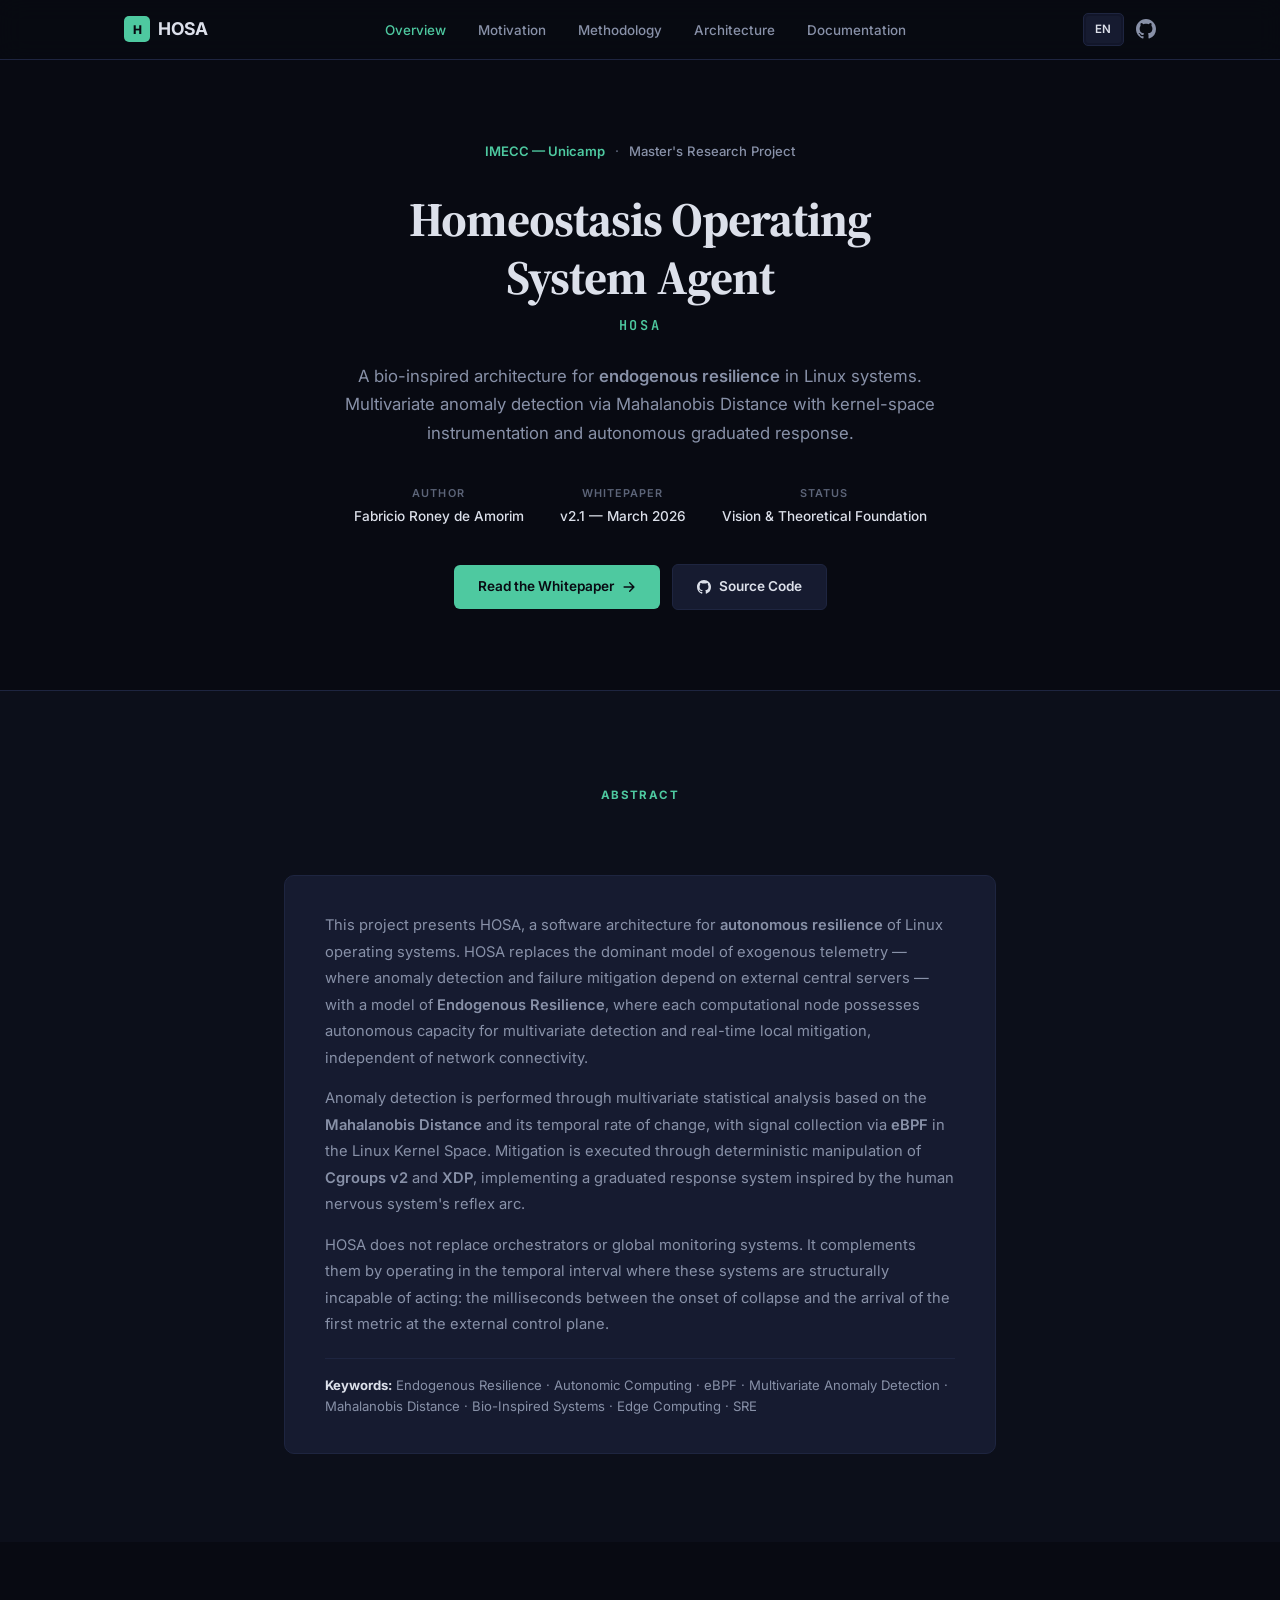
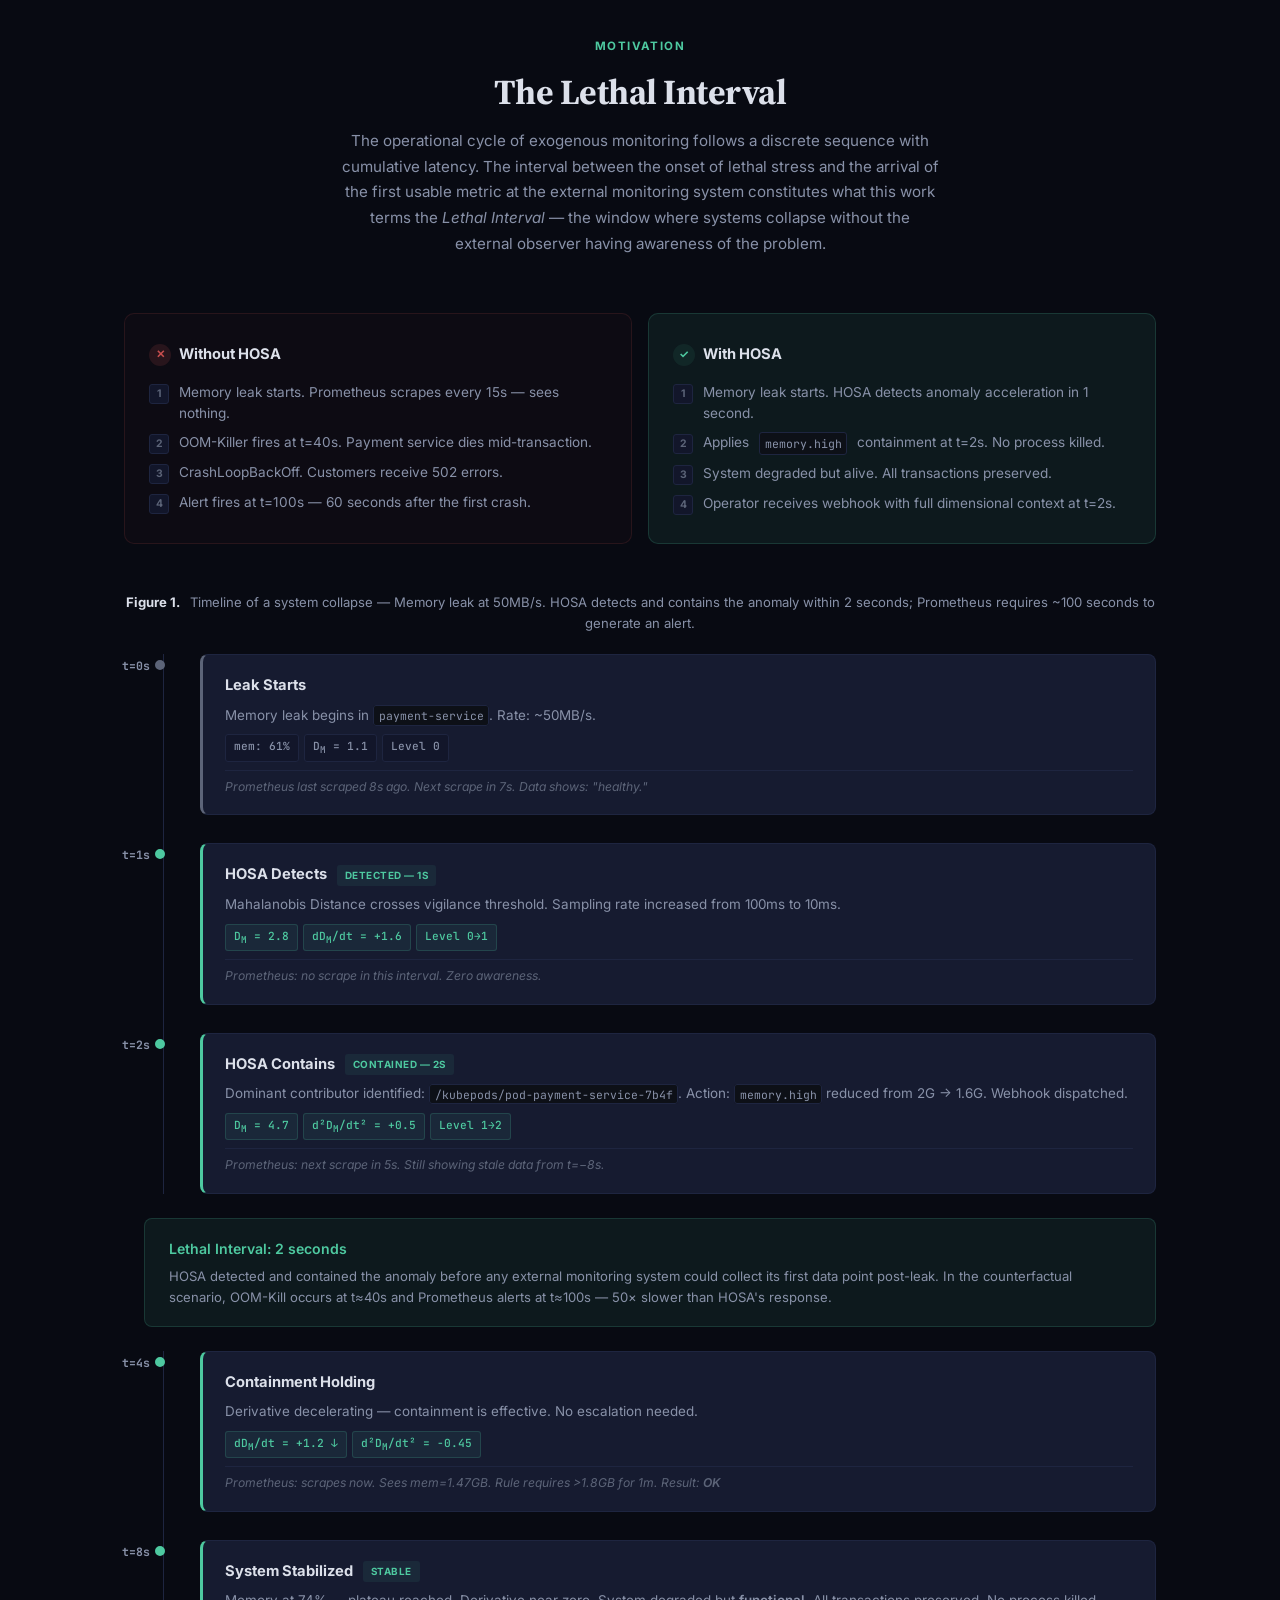
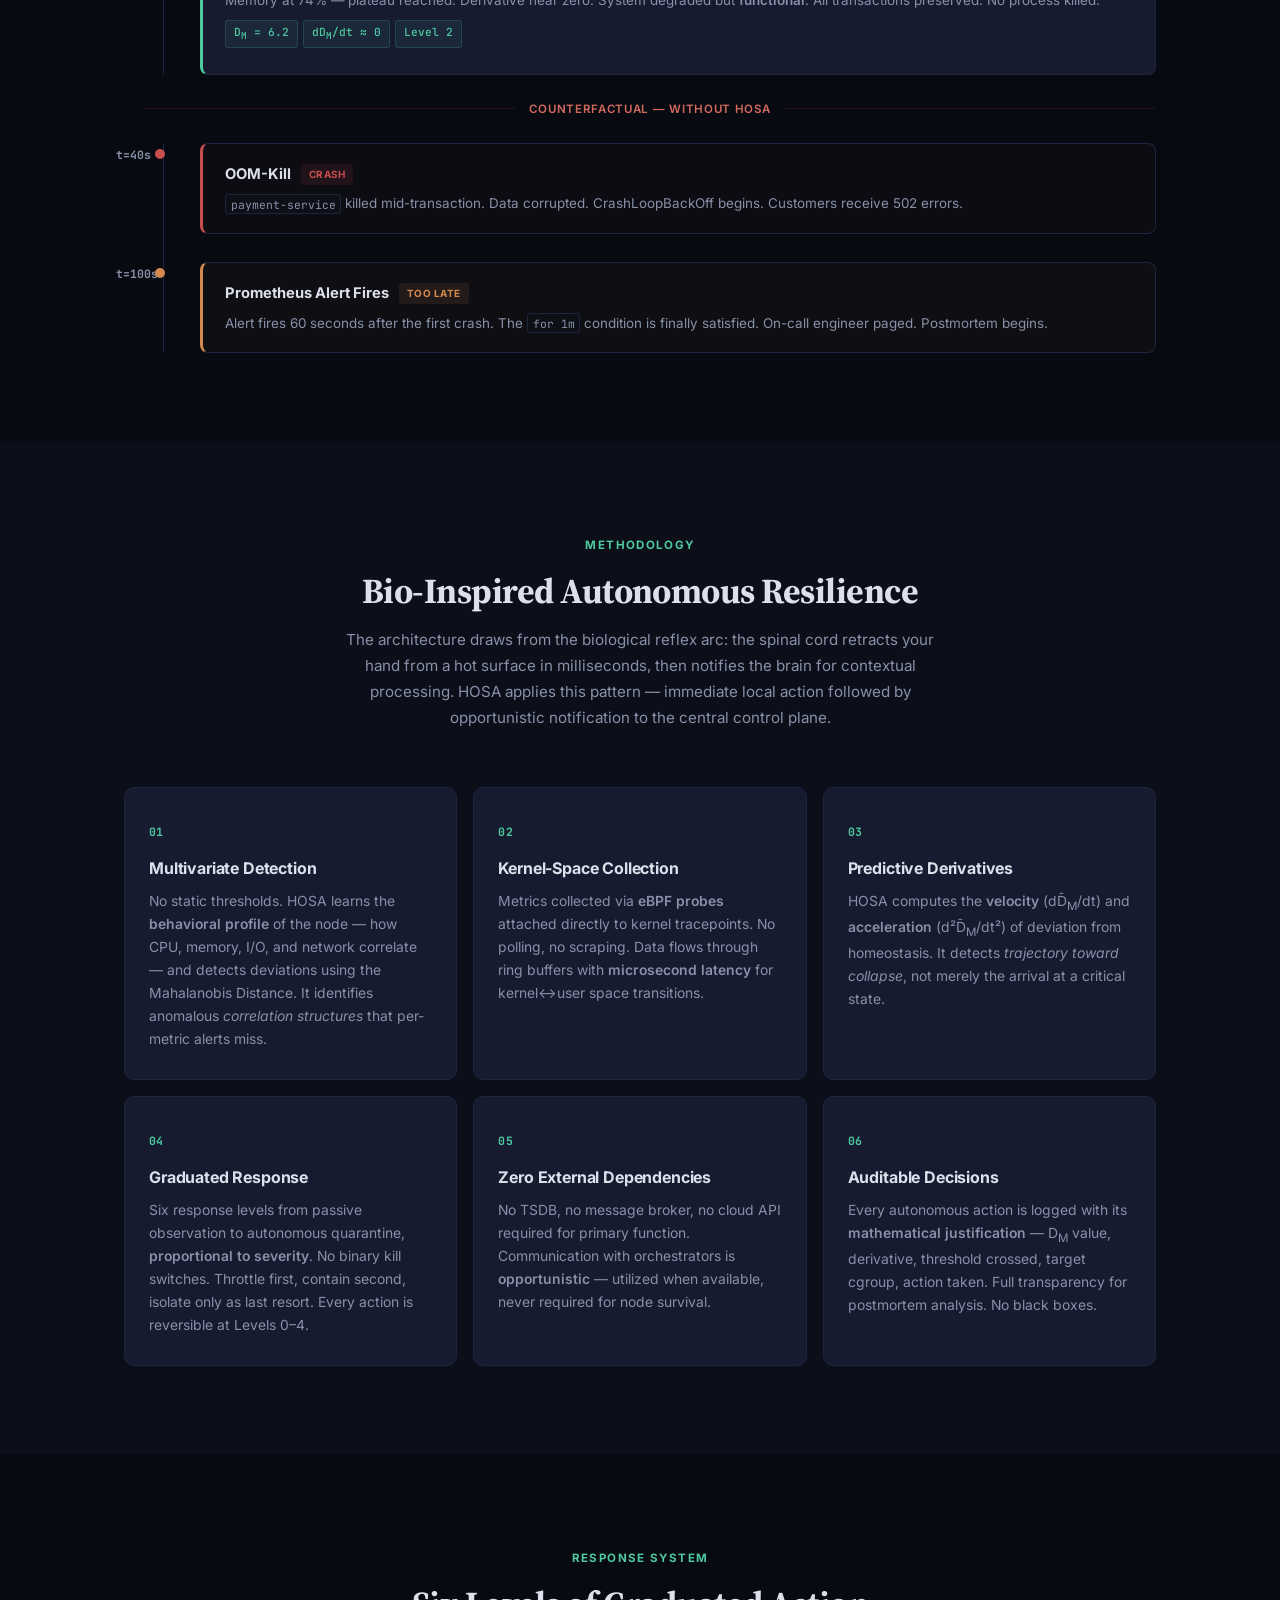
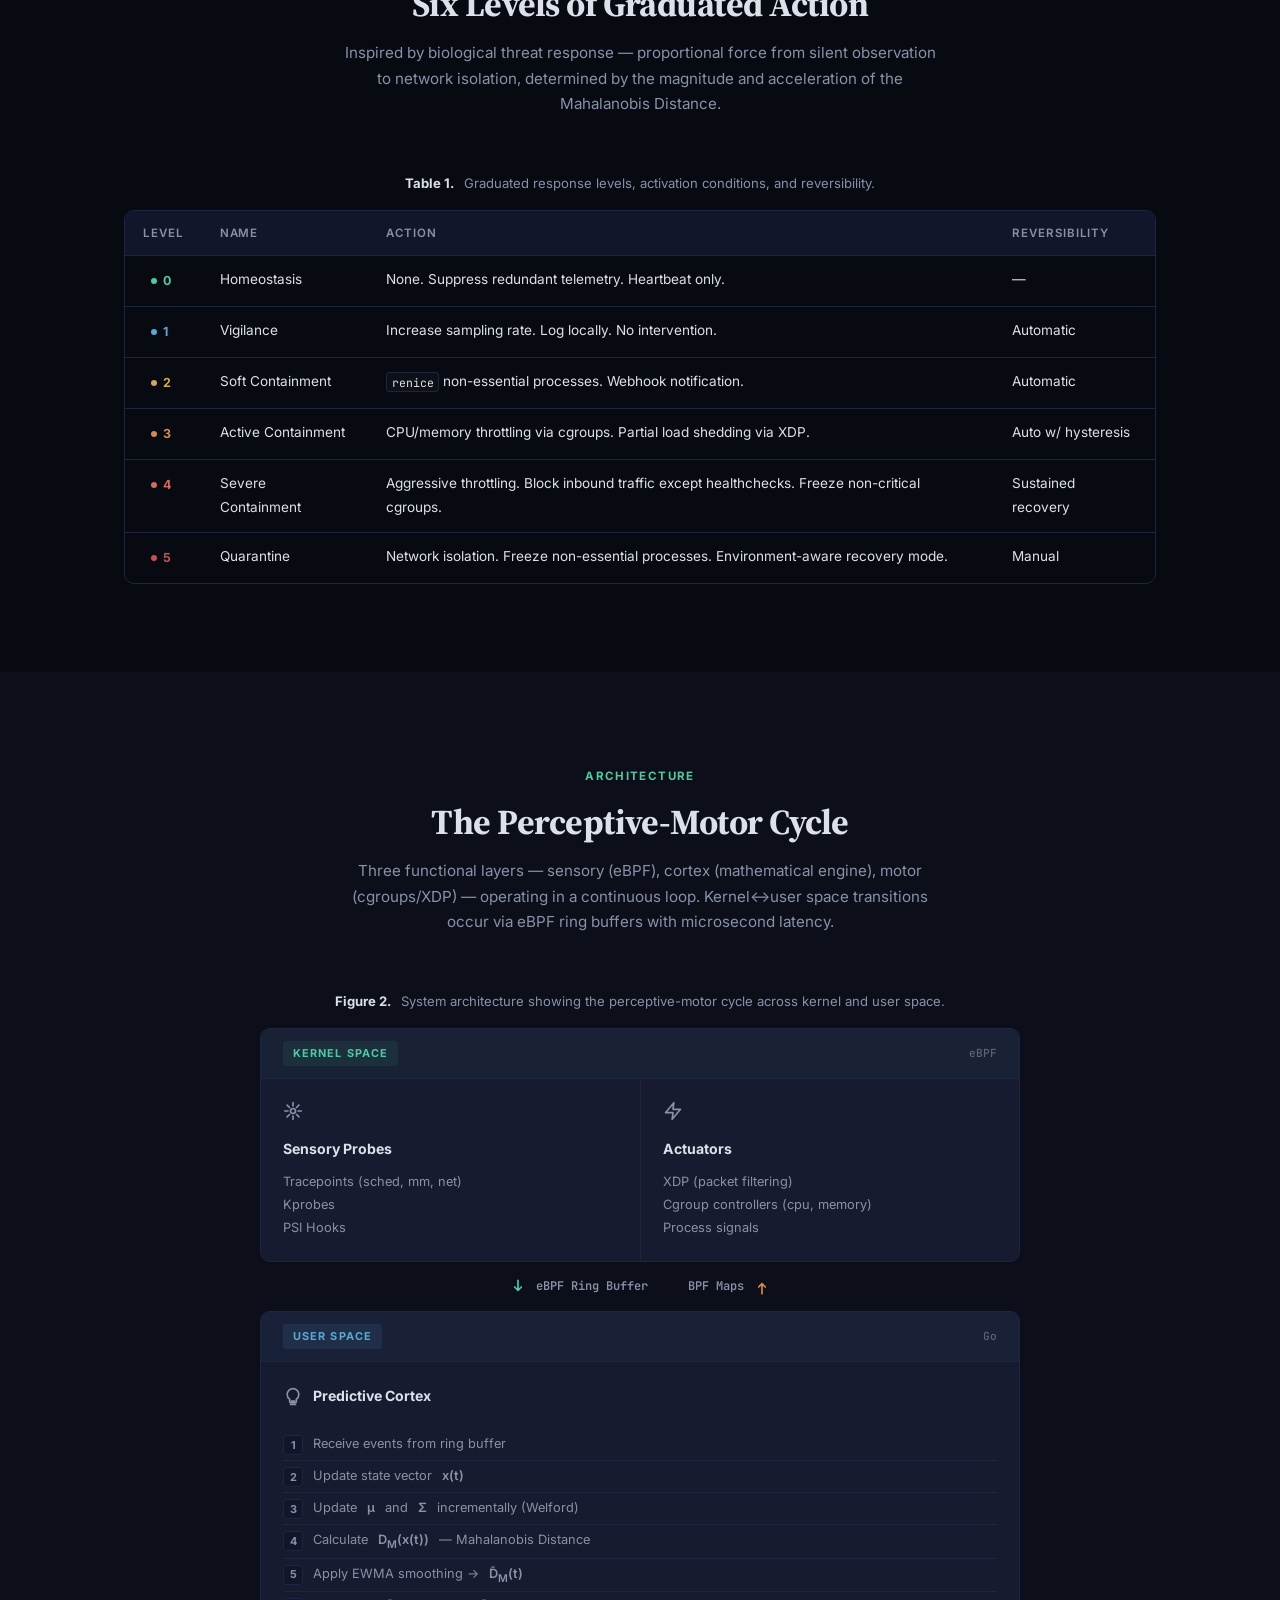
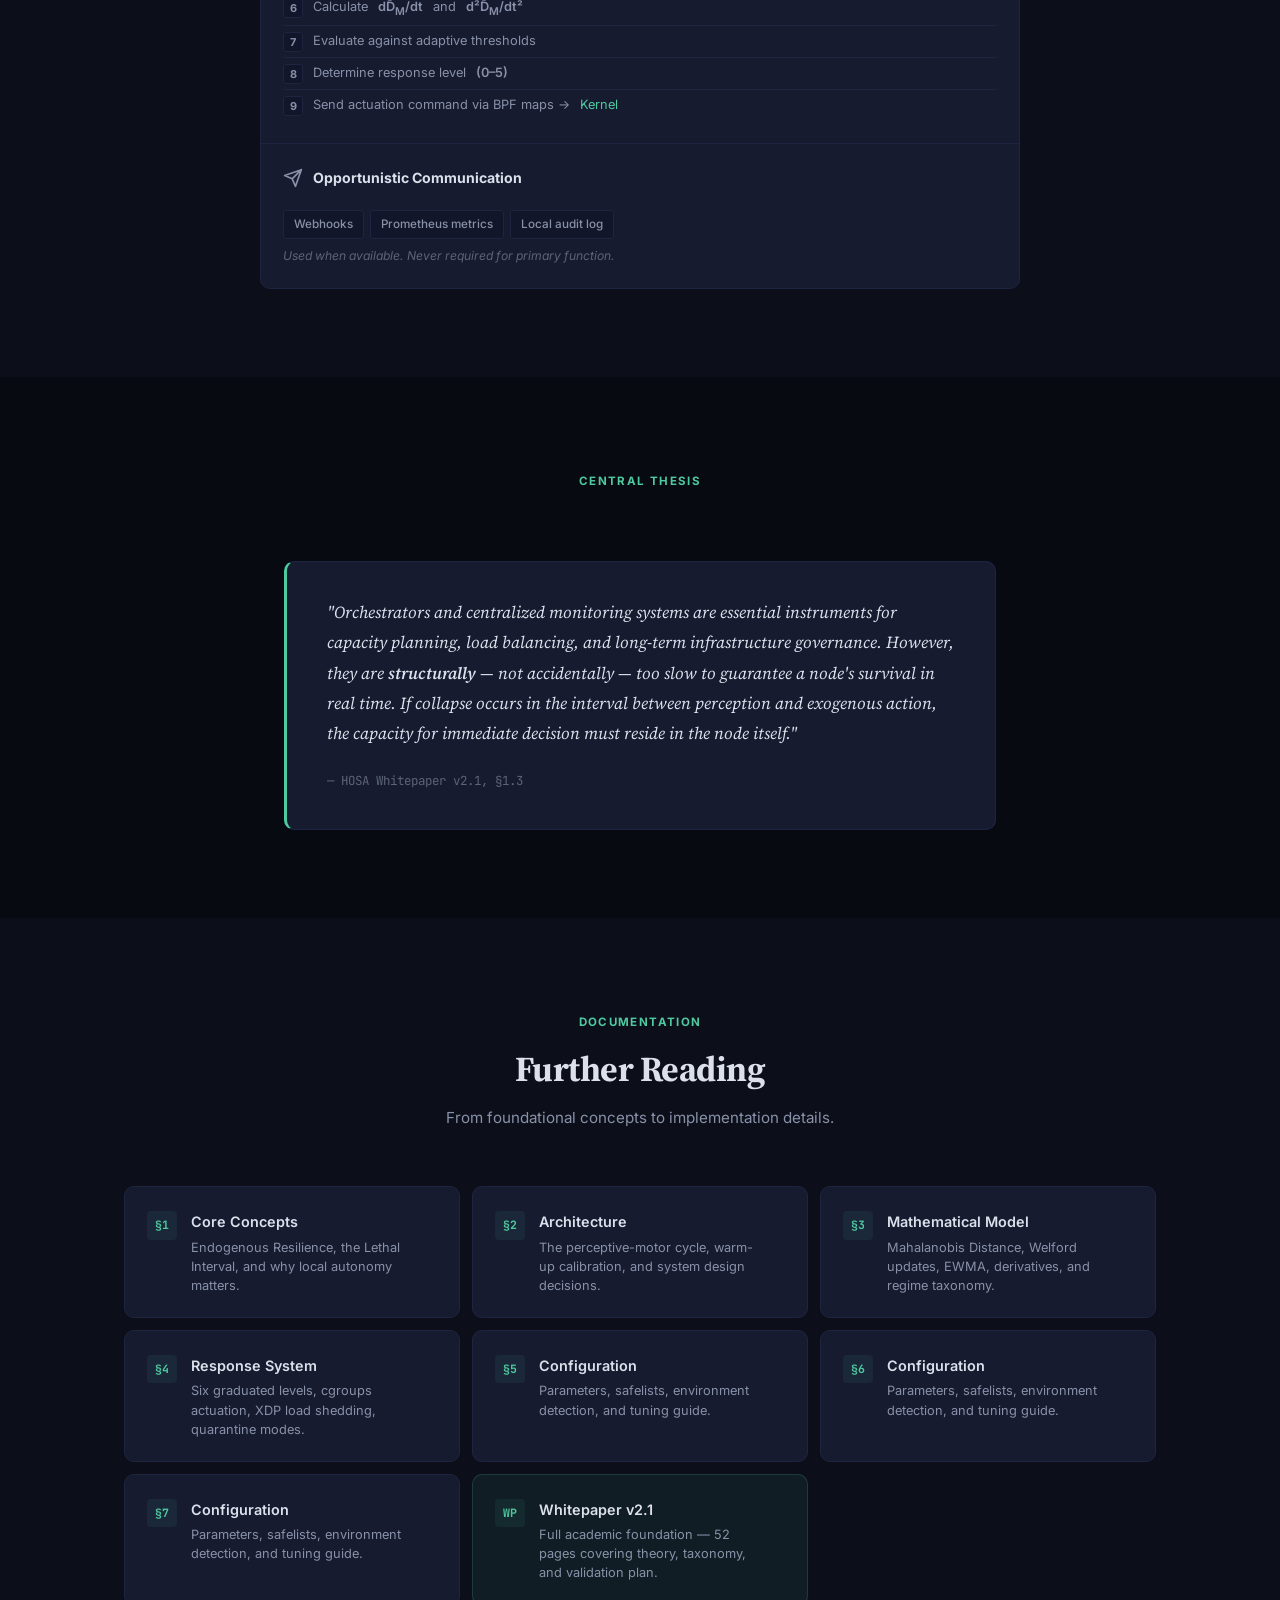
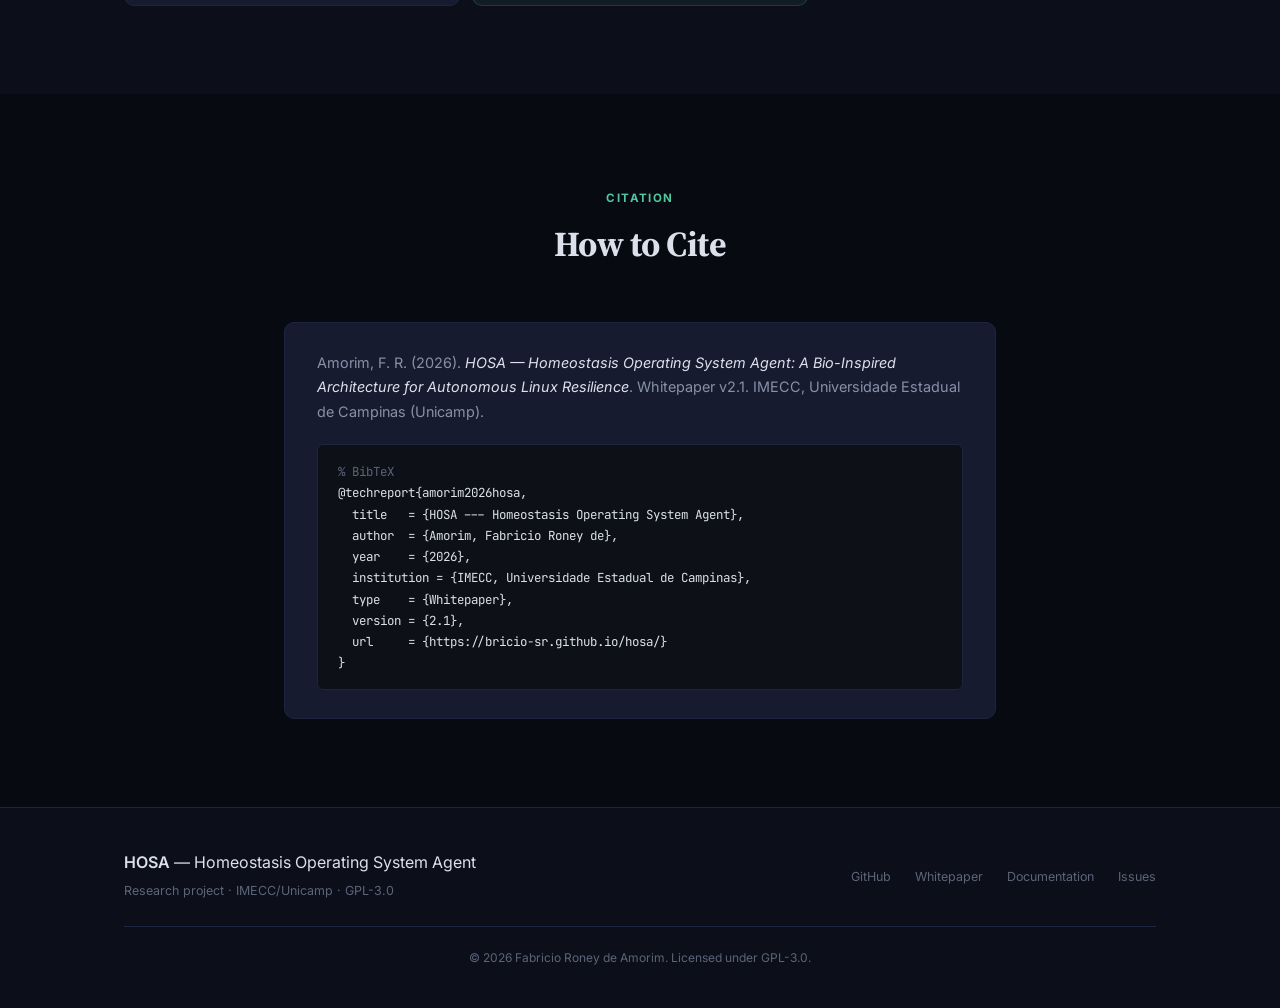
==== commit 898b93b2: "feat(docs-site): Update docs info to site." ====
--- a/docs-site/index.html
+++ b/docs-site/index.html
@@ -34,7 +34,6 @@
       <div class="nav-right">
         <div class="lang-switch">
           <a href="/" class="active">EN</a>
-          <a href="/br/">PT</a>
         </div>
         <a href="https://github.com/bricio-sr/hosa" class="nav-github" aria-label="GitHub Repository" target="_blank" rel="noopener">
           <svg viewBox="0 0 16 16" aria-hidden="true"><path d="M8 0C3.58 0 0 3.58 0 8c0 3.54 2.29 6.53 5.47 7.59.4.07.55-.17.55-.38 0-.19-.01-.82-.01-1.49-2.01.37-2.53-.49-2.69-.94-.09-.23-.48-.94-.82-1.13-.28-.15-.68-.52-.01-.53.63-.01 1.08.58 1.23.82.72 1.21 1.87.87 2.33.66.07-.52.28-.87.51-1.07-1.78-.2-3.64-.89-3.64-3.95 0-.87.31-1.59.82-2.15-.08-.2-.36-1.02.08-2.12 0 0 .67-.21 2.2.82.64-.18 1.32-.27 2-.27.68 0 1.36.09 2 .27 1.53-1.04 2.2-.82 2.2-.82.44 1.1.16 1.92.08 2.12.51.56.82 1.27.82 2.15 0 3.07-1.87 3.75-3.65 3.95.29.25.54.73.54 1.48 0 1.07-.01 1.93-.01 2.2 0 .21.15.46.55.38A8.013 8.013 0 0016 8c0-4.42-3.58-8-8-8z"/></svg>
@@ -79,7 +78,7 @@
         </div>
       </div>
       <div class="hero-ctas">
-        <a href="docs/whitepaper.pdf" class="btn btn-primary">
+        <a href="https://github.com/bricio-sr/hosa/whitepaper-en.md" class="btn btn-primary">
           Read the Whitepaper
           <svg viewBox="0 0 20 20" width="16" height="16"><path fill="currentColor" d="M10.293 3.293a1 1 0 011.414 0l6 6a1 1 0 010 1.414l-6 6a1 1 0 01-1.414-1.414L14.586 11H3a1 1 0 110-2h11.586l-4.293-4.293a1 1 0 010-1.414z"/></svg>
         </a>
@@ -587,12 +586,22 @@
           <div><h3>Response System</h3><p>Six graduated levels, cgroups actuation, XDP load shedding, quarantine modes.</p></div>
           <span class="arrow">→</span>
         </a>
-        <a href="docs/configuration.html" class="doc-card">
+        <a href="docs/habituation.html" class="doc-card">
           <span class="doc-card-number">§5</span>
           <div><h3>Configuration</h3><p>Parameters, safelists, environment detection, and tuning guide.</p></div>
           <span class="arrow">→</span>
         </a>
-        <a href="docs/whitepaper.pdf" class="doc-card doc-card-highlight">
+        <a href="docs/regime-taxonomy.html" class="doc-card">
+          <span class="doc-card-number">§6</span>
+          <div><h3>Configuration</h3><p>Parameters, safelists, environment detection, and tuning guide.</p></div>
+          <span class="arrow">→</span>
+        </a>
+        <a href="docs/configuration.html" class="doc-card">
+          <span class="doc-card-number">§7</span>
+          <div><h3>Configuration</h3><p>Parameters, safelists, environment detection, and tuning guide.</p></div>
+          <span class="arrow">→</span>
+        </a>
+        <a href="https://github.com/bricio-sr/hosa/whitepaper-en.md" class="doc-card doc-card-highlight">
           <span class="doc-card-number">WP</span>
           <div><h3>Whitepaper v2.1</h3><p>Full academic foundation — 52 pages covering theory, taxonomy, and validation plan.</p></div>
           <span class="arrow">→</span>
@@ -640,7 +649,7 @@
         </div>
         <ul class="footer-links">
           <li><a href="https://github.com/bricio-sr/hosa" target="_blank" rel="noopener">GitHub</a></li>
-          <li><a href="docs/whitepaper.pdf">Whitepaper</a></li>
+          <li><a href="https://github.com/bricio-sr/hosa/whitepaper-en.md">Whitepaper</a></li>
           <li><a href="/docs/">Documentation</a></li>
           <li><a href="https://github.com/bricio-sr/hosa/issues" target="_blank" rel="noopener">Issues</a></li>
         </ul>
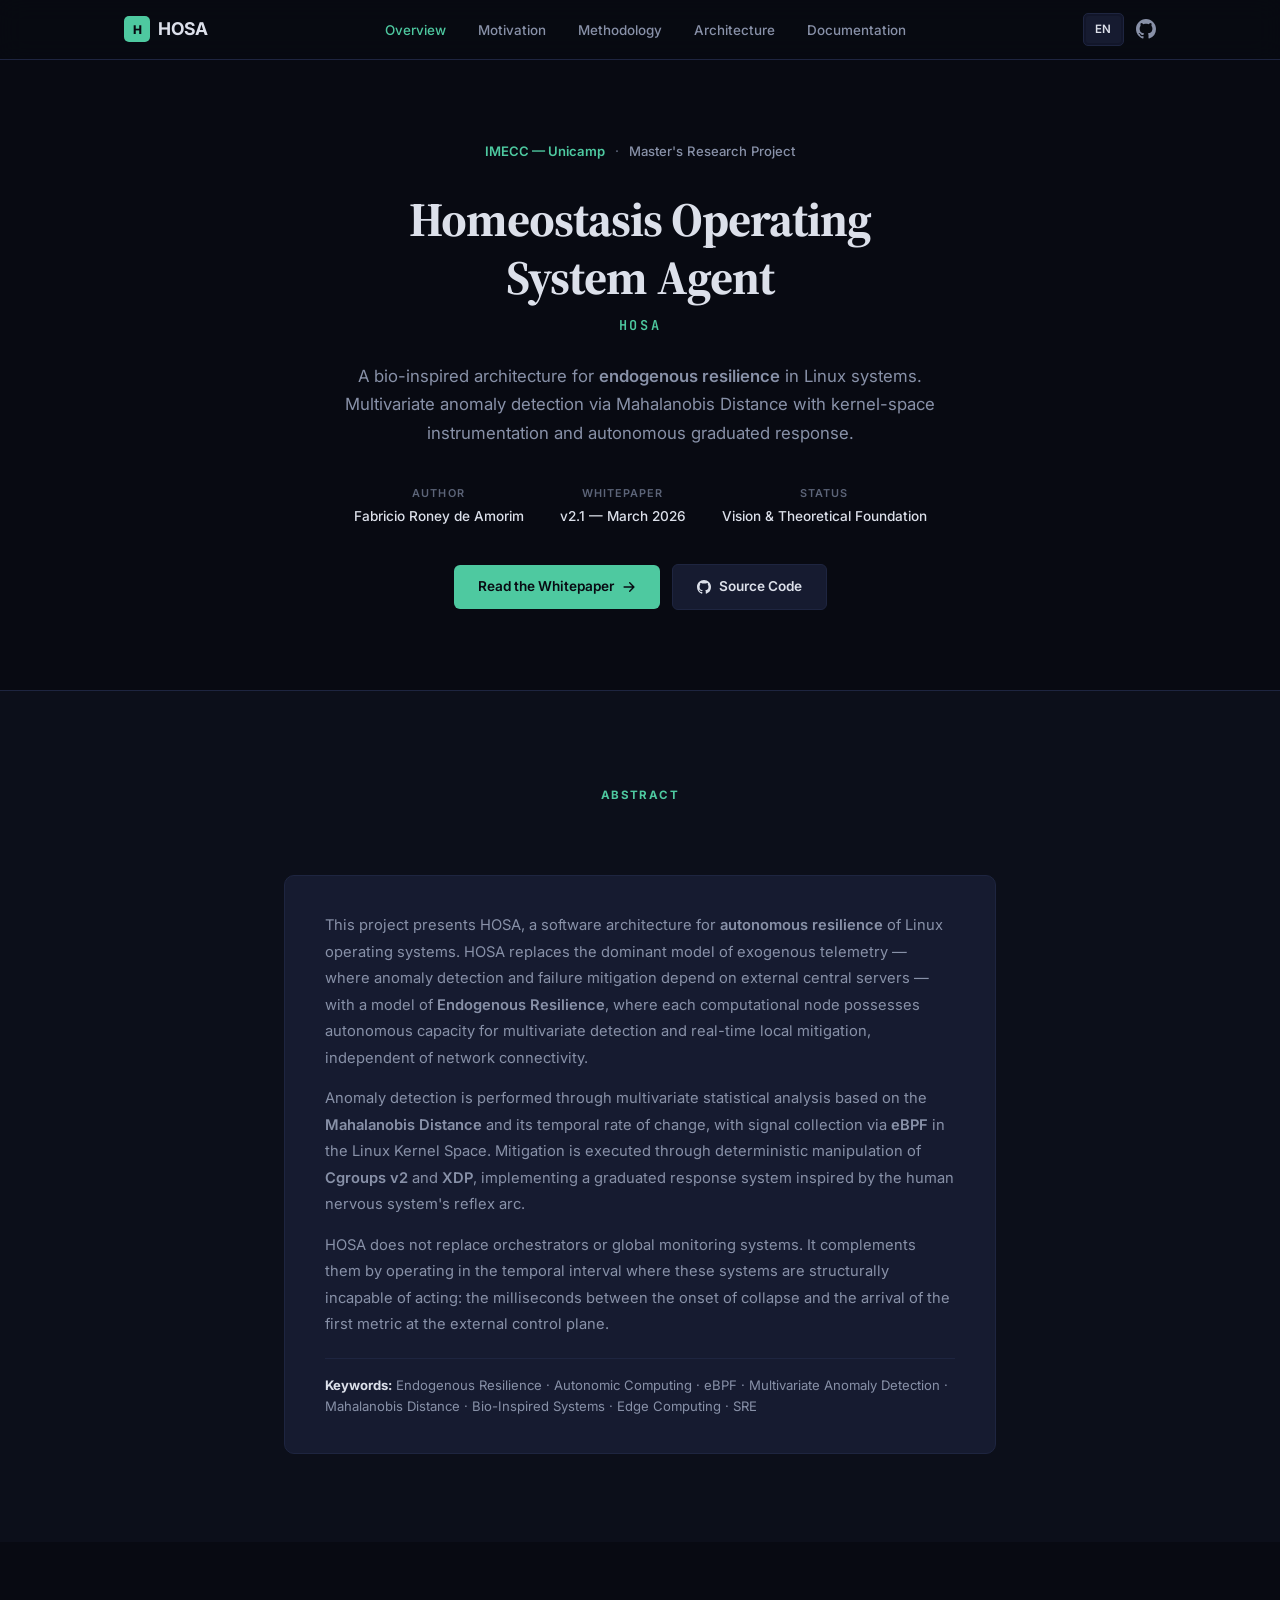
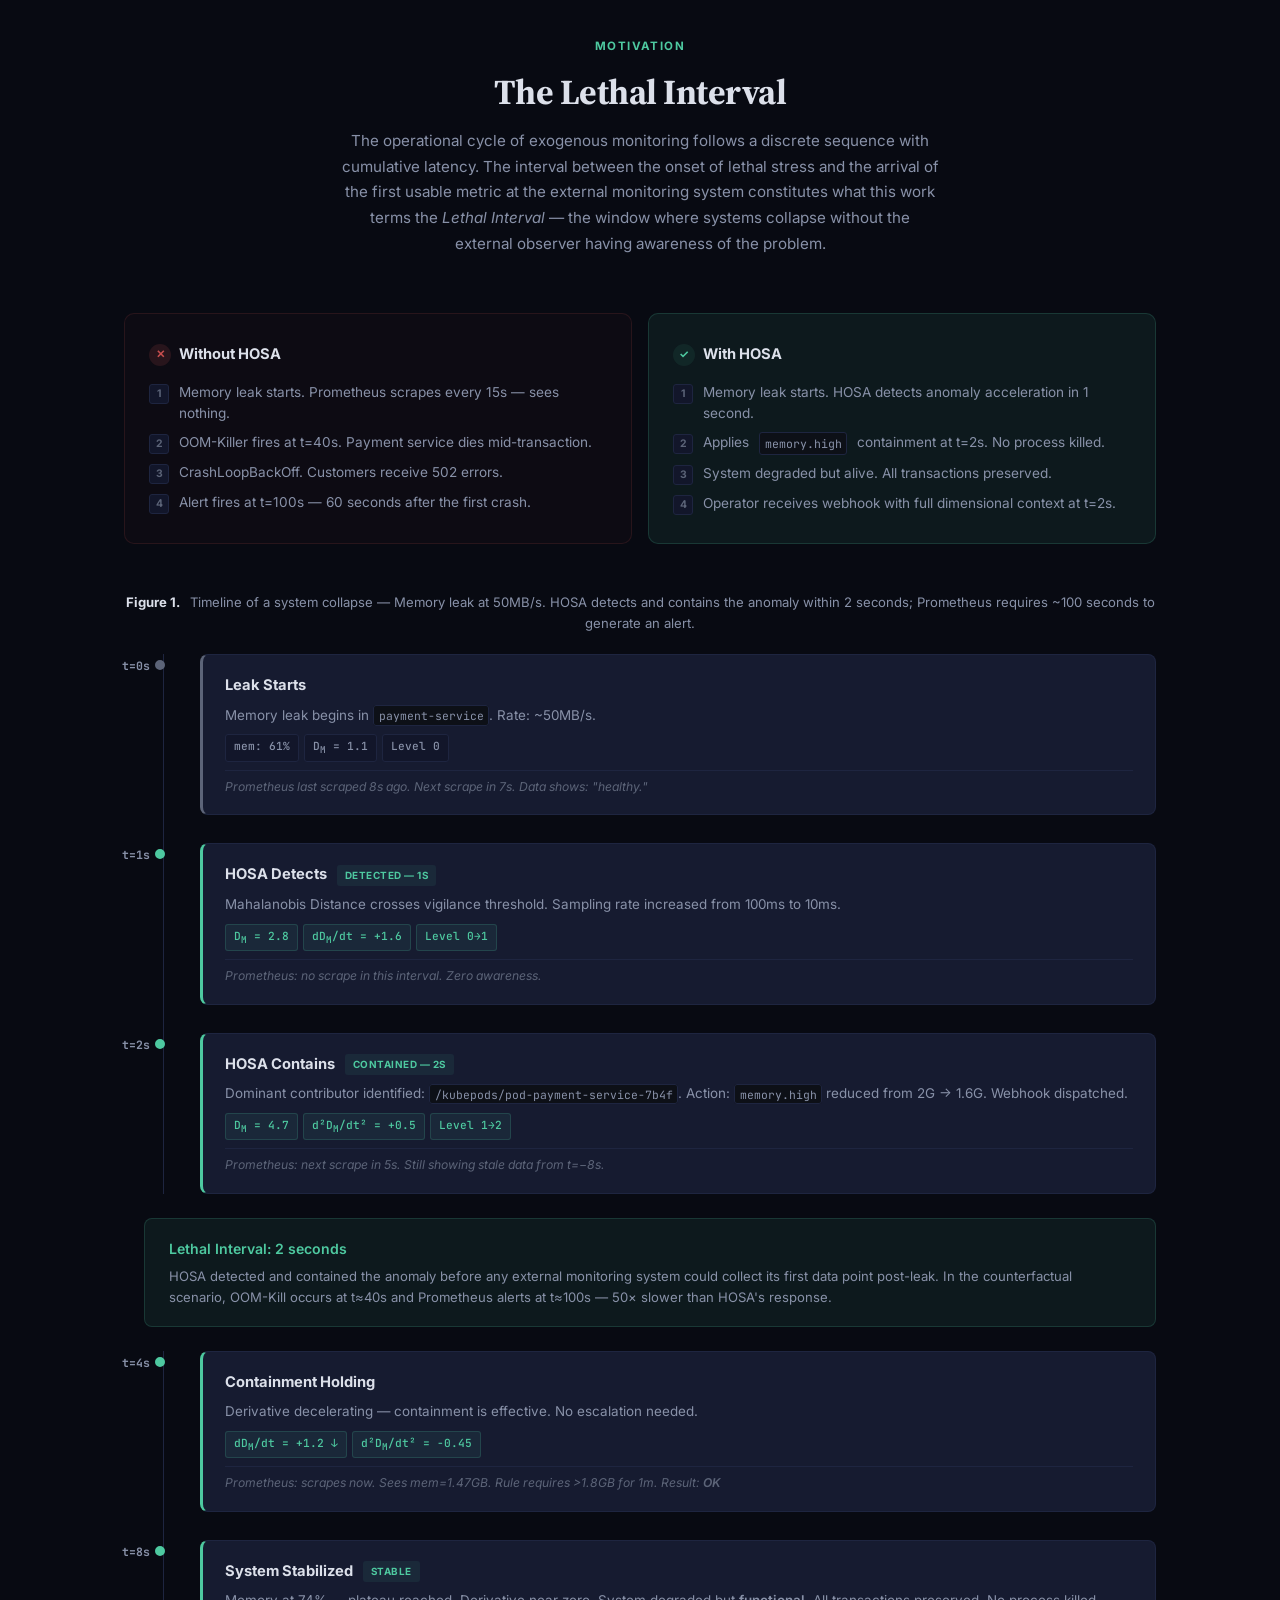
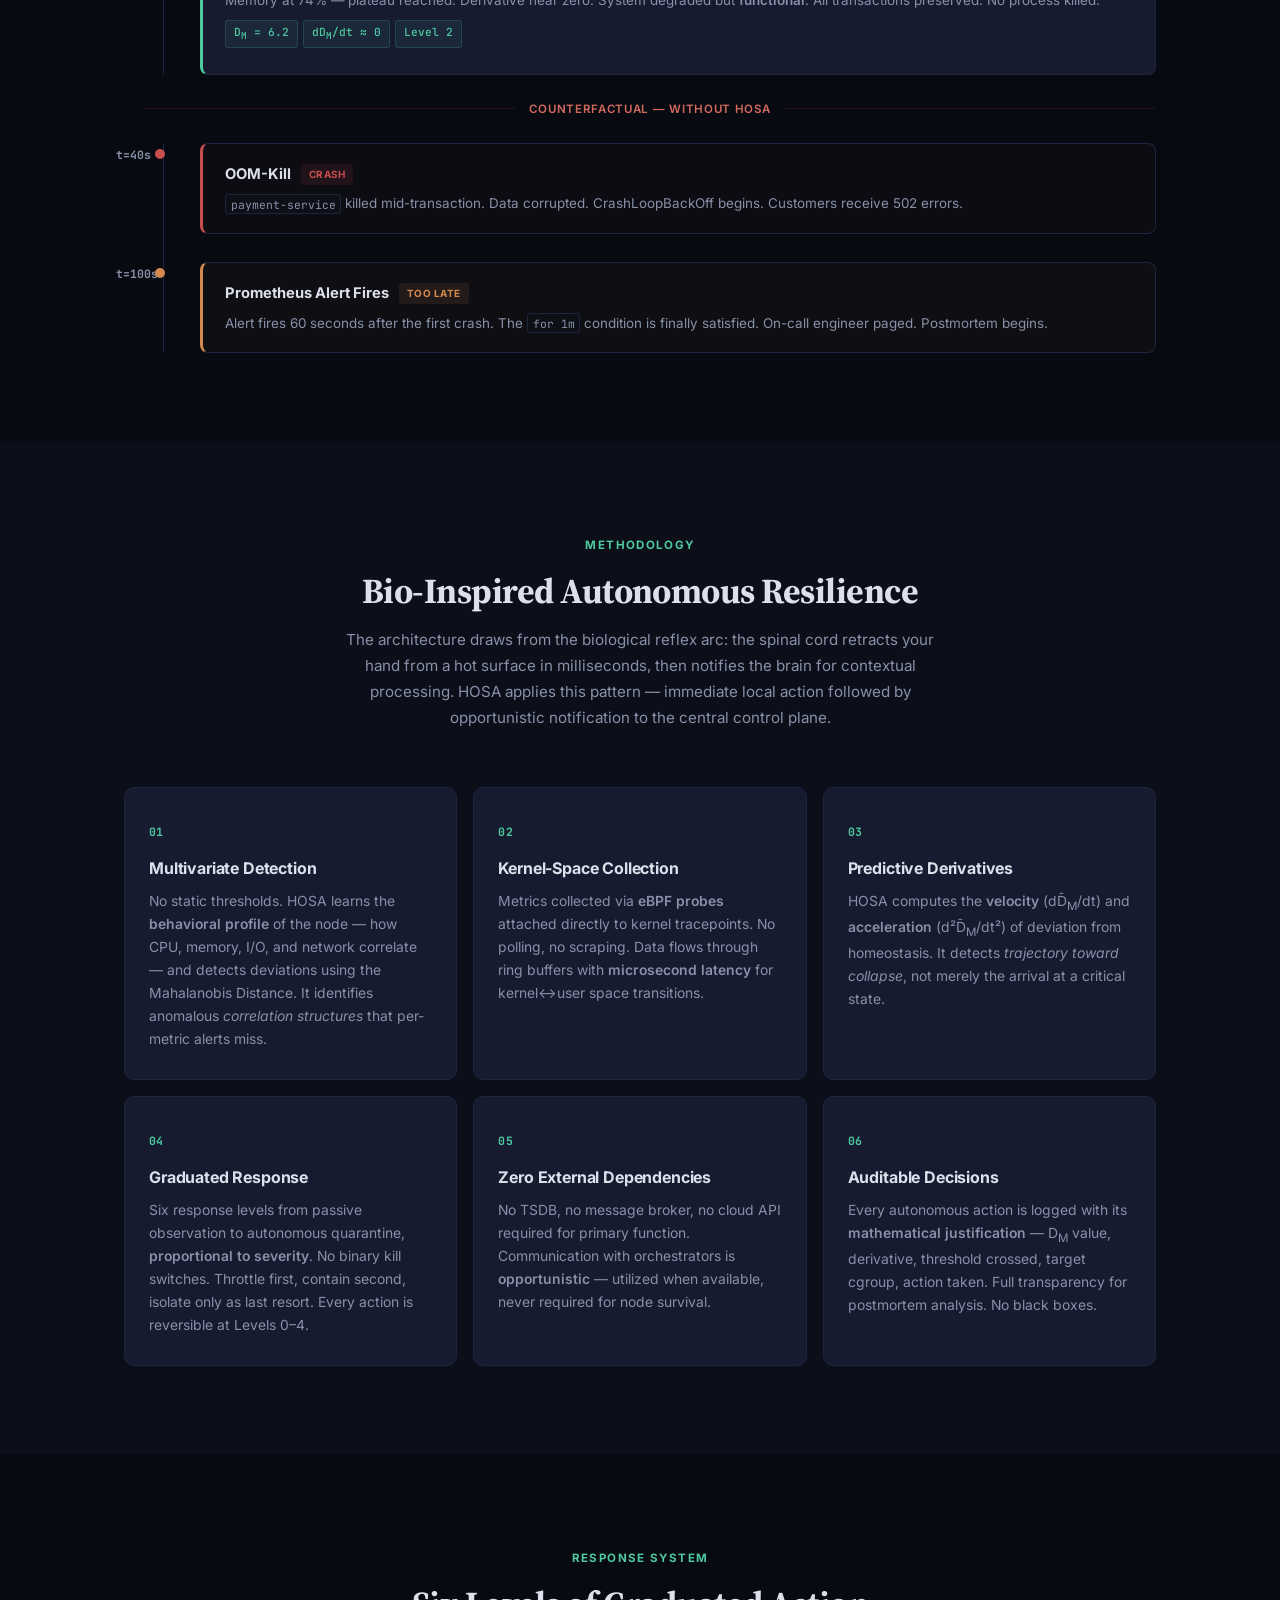
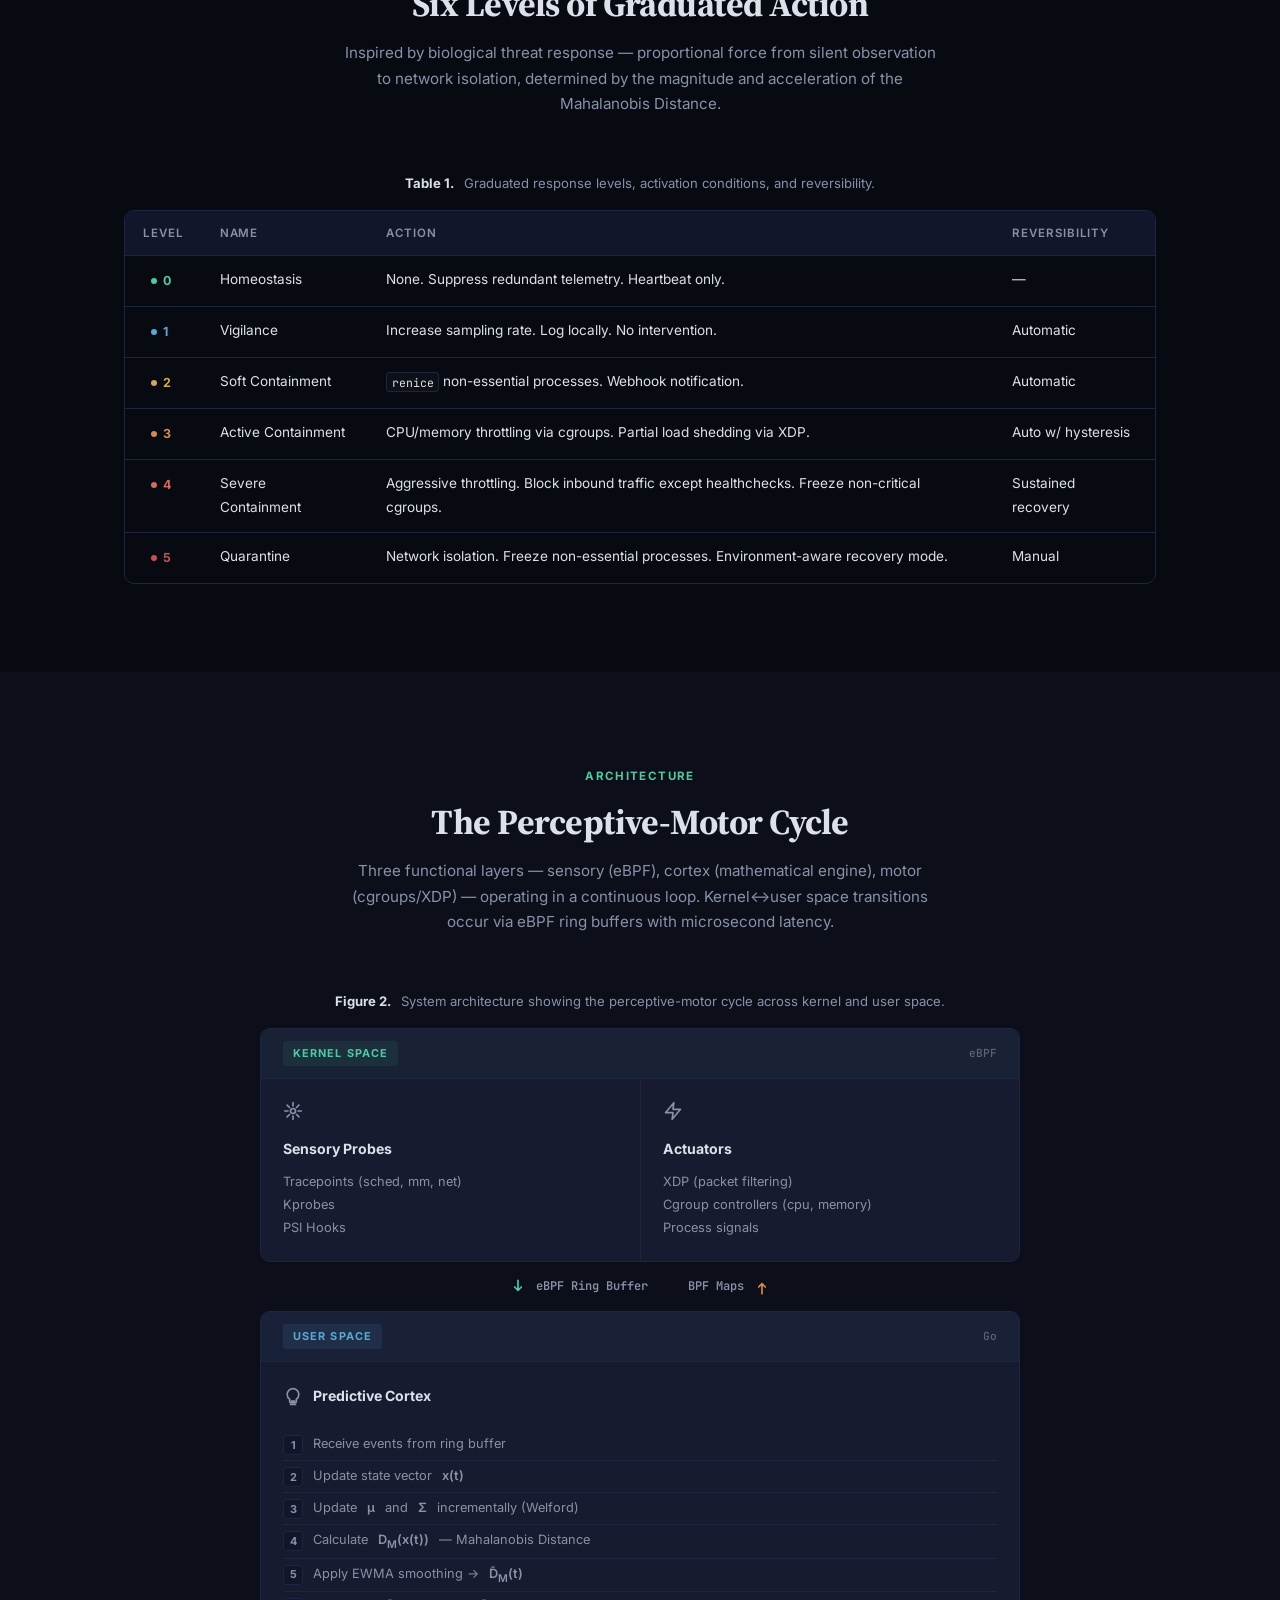
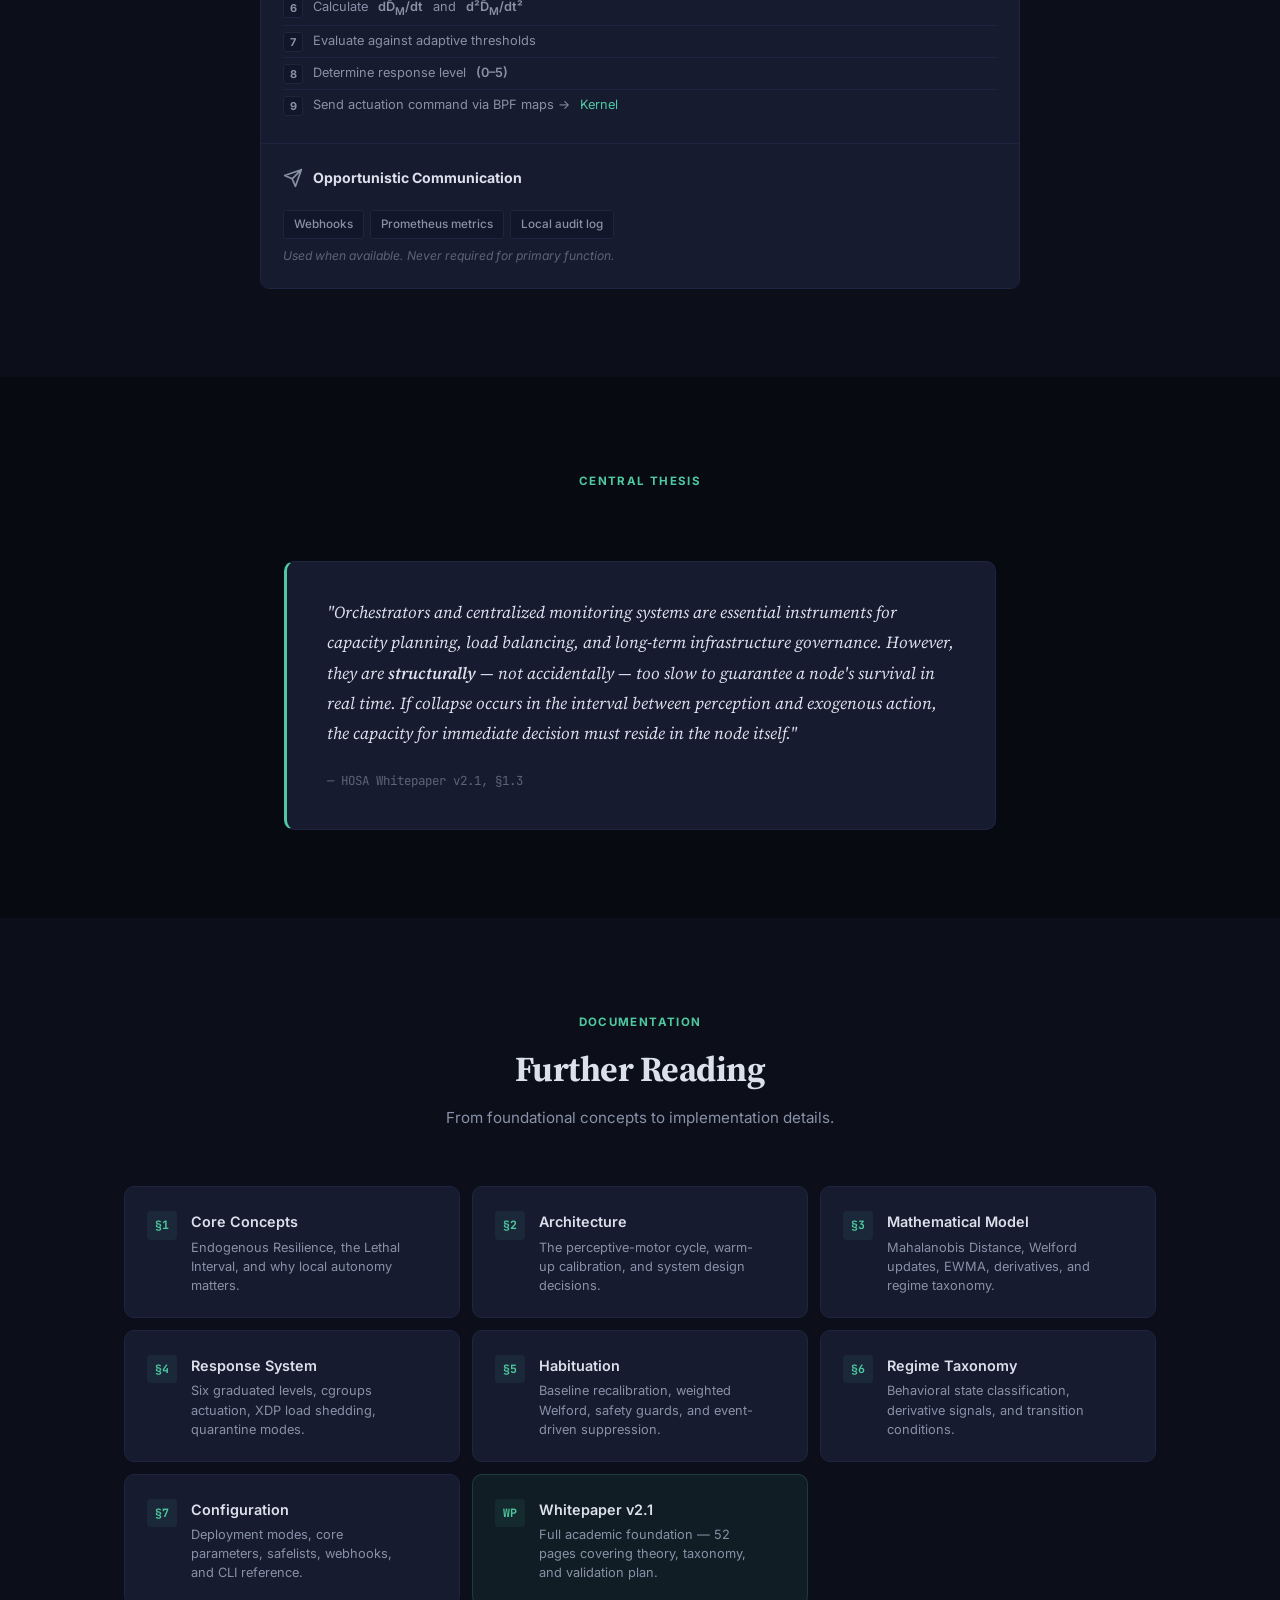
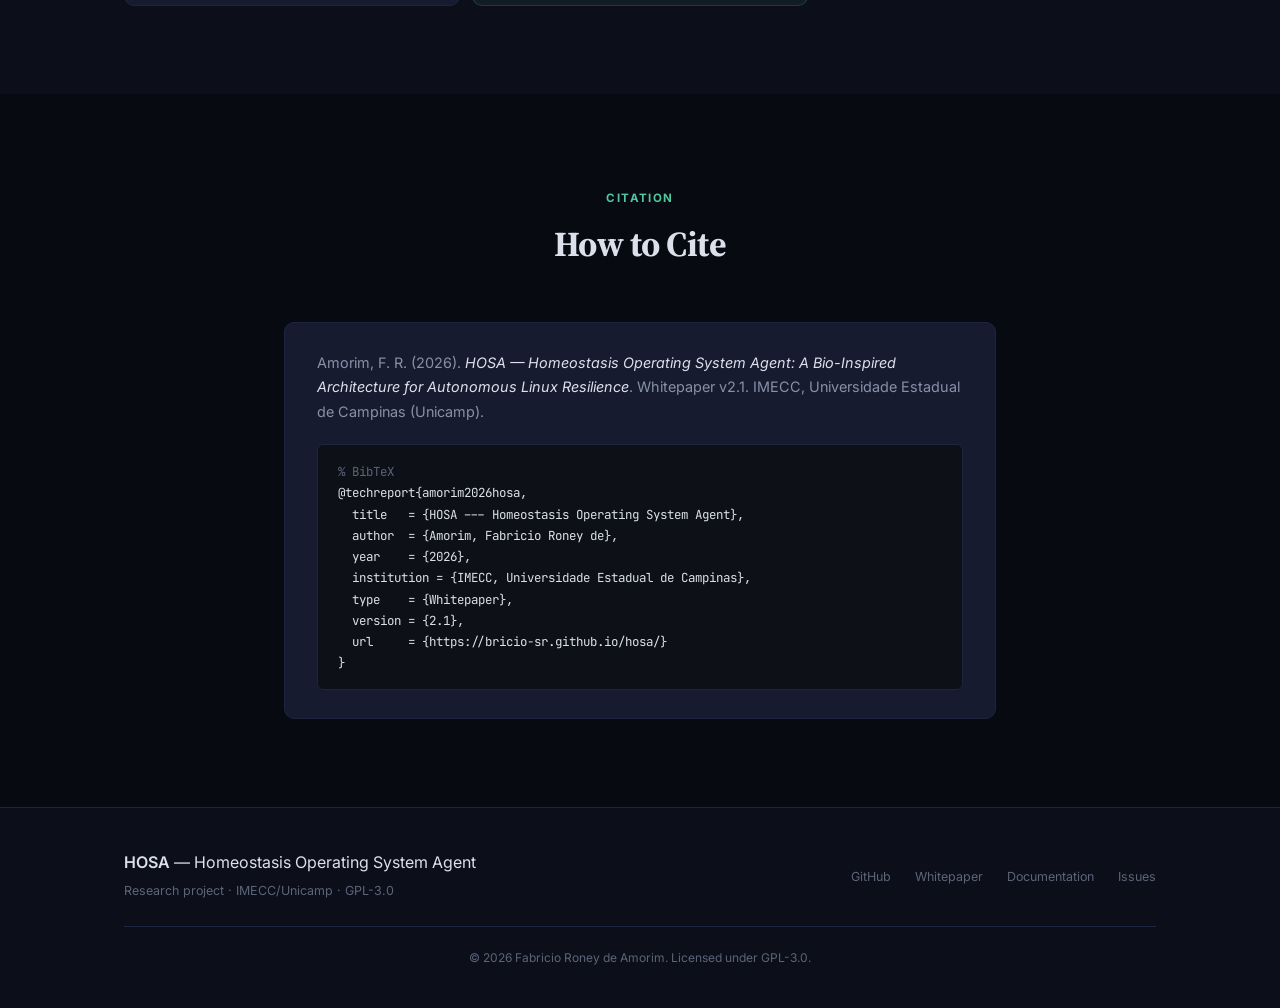
==== commit d6a5eba8: "fix(docs-site): Repair the list of documentation itens" ====
--- a/docs-site/index.html
+++ b/docs-site/index.html
@@ -588,17 +588,17 @@
         </a>
         <a href="docs/habituation.html" class="doc-card">
           <span class="doc-card-number">§5</span>
-          <div><h3>Configuration</h3><p>Parameters, safelists, environment detection, and tuning guide.</p></div>
+          <div><h3>Habituation</h3><p>Baseline recalibration, weighted Welford, safety guards, and event-driven suppression.</p></div>
           <span class="arrow">→</span>
         </a>
         <a href="docs/regime-taxonomy.html" class="doc-card">
           <span class="doc-card-number">§6</span>
-          <div><h3>Configuration</h3><p>Parameters, safelists, environment detection, and tuning guide.</p></div>
+          <div><h3>Regime Taxonomy</h3><p>Behavioral state classification, derivative signals, and transition conditions.</p></div>
           <span class="arrow">→</span>
         </a>
         <a href="docs/configuration.html" class="doc-card">
           <span class="doc-card-number">§7</span>
-          <div><h3>Configuration</h3><p>Parameters, safelists, environment detection, and tuning guide.</p></div>
+          <div><h3>Configuration</h3><p>Deployment modes, core parameters, safelists, webhooks, and CLI reference.</p></div>
           <span class="arrow">→</span>
         </a>
         <a href="https://github.com/bricio-sr/hosa/whitepaper-en.md" class="doc-card doc-card-highlight">
